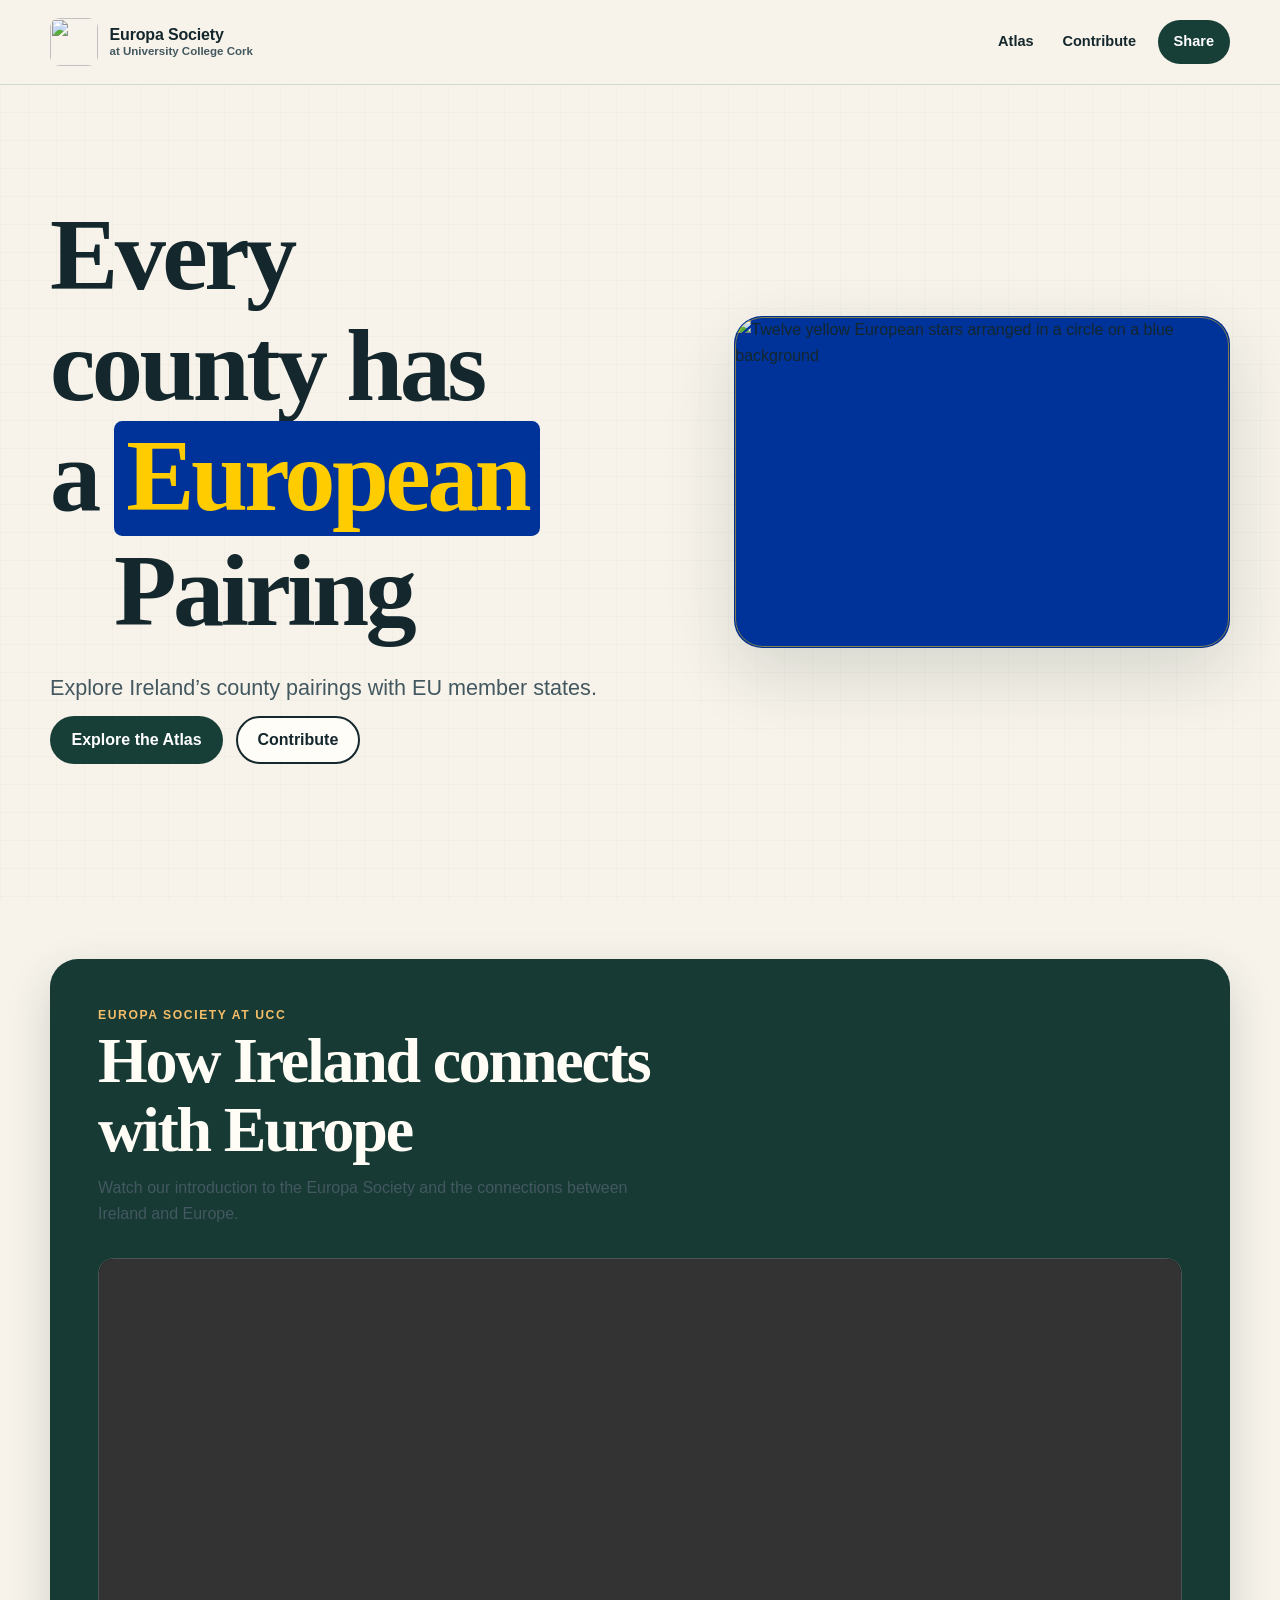
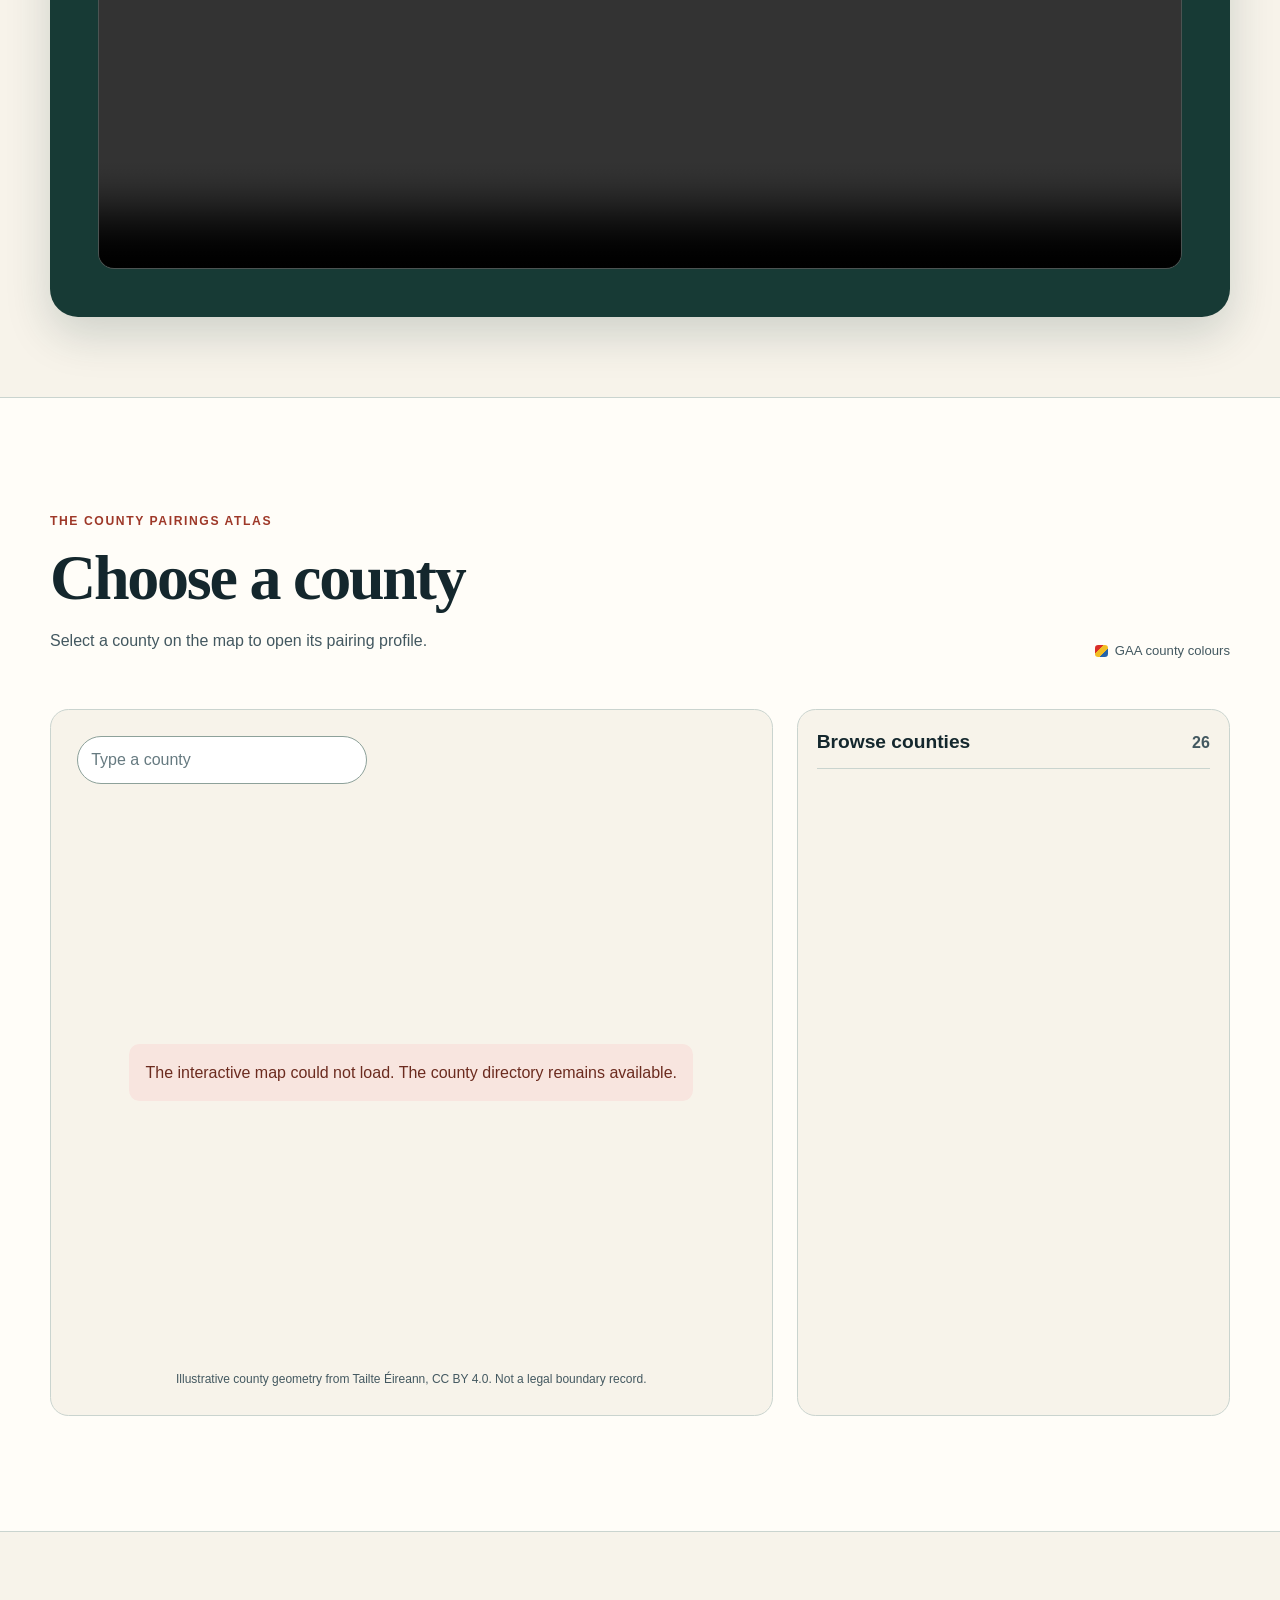
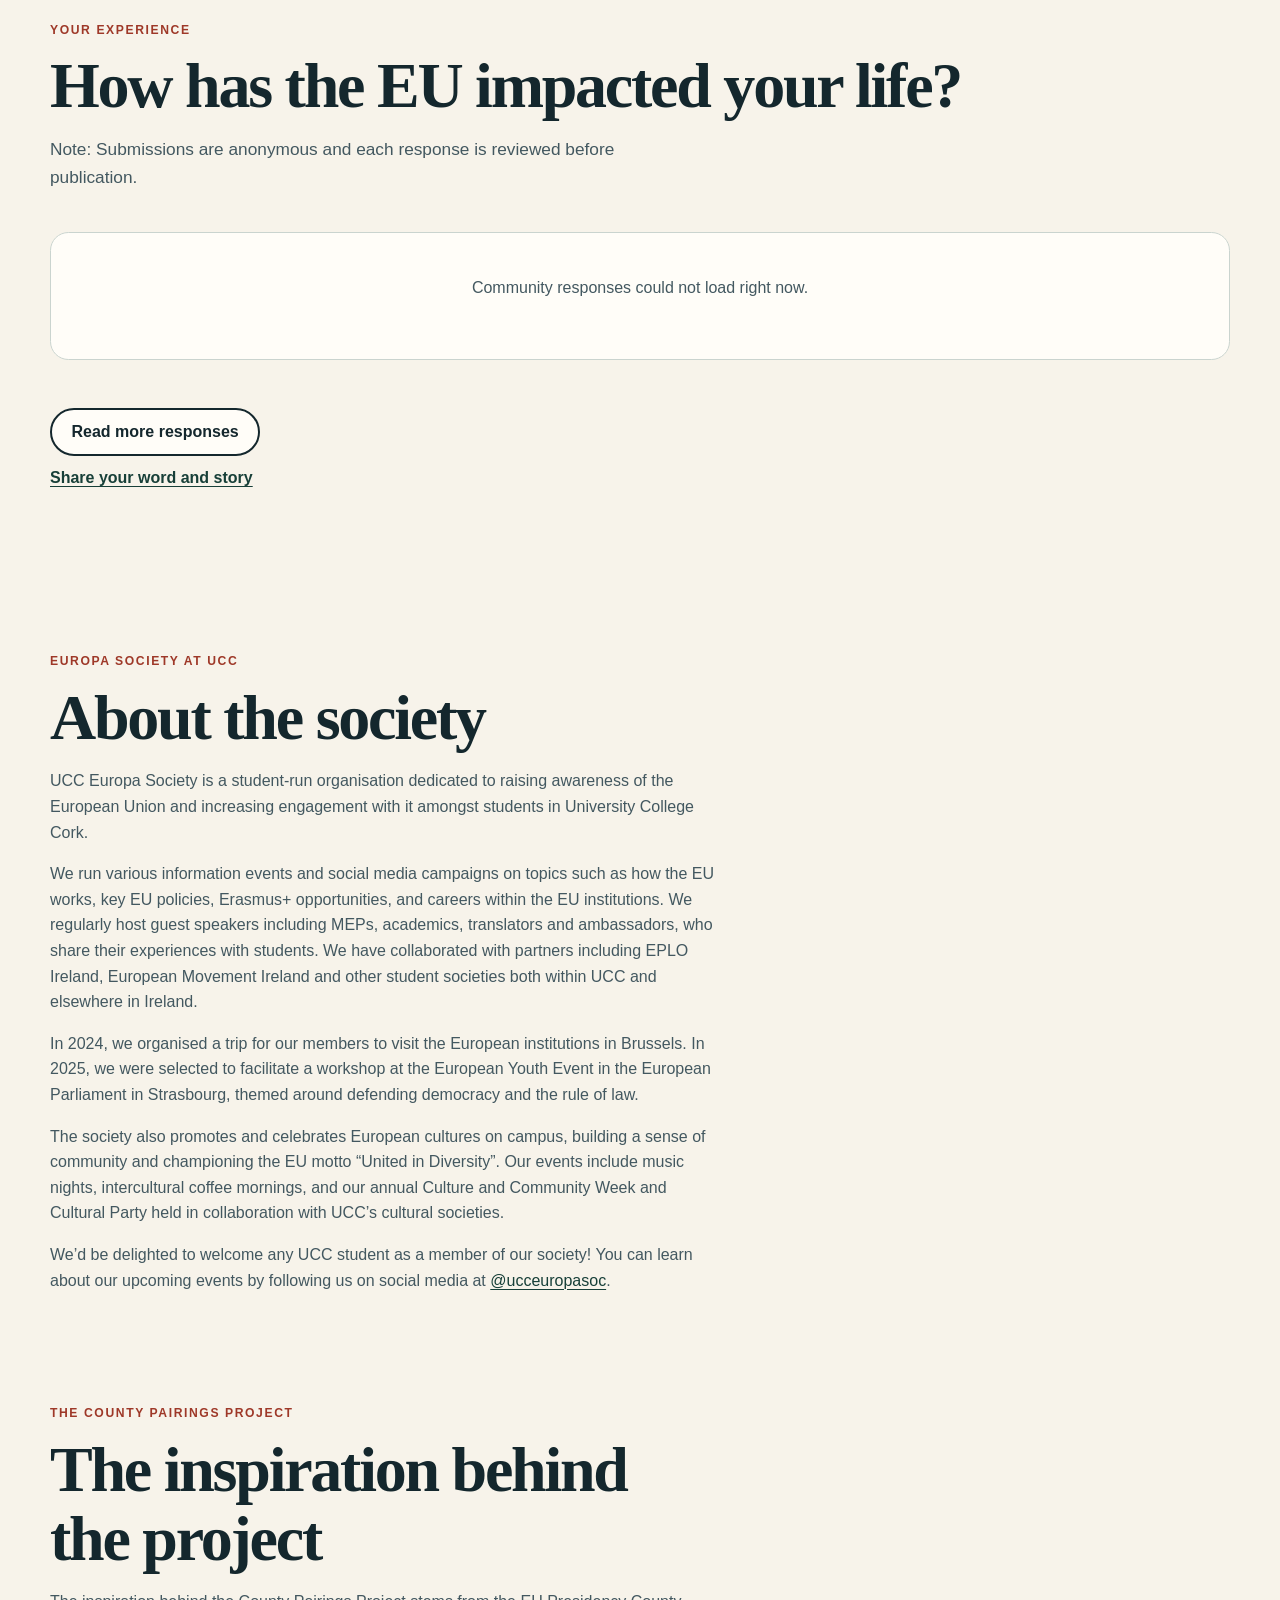
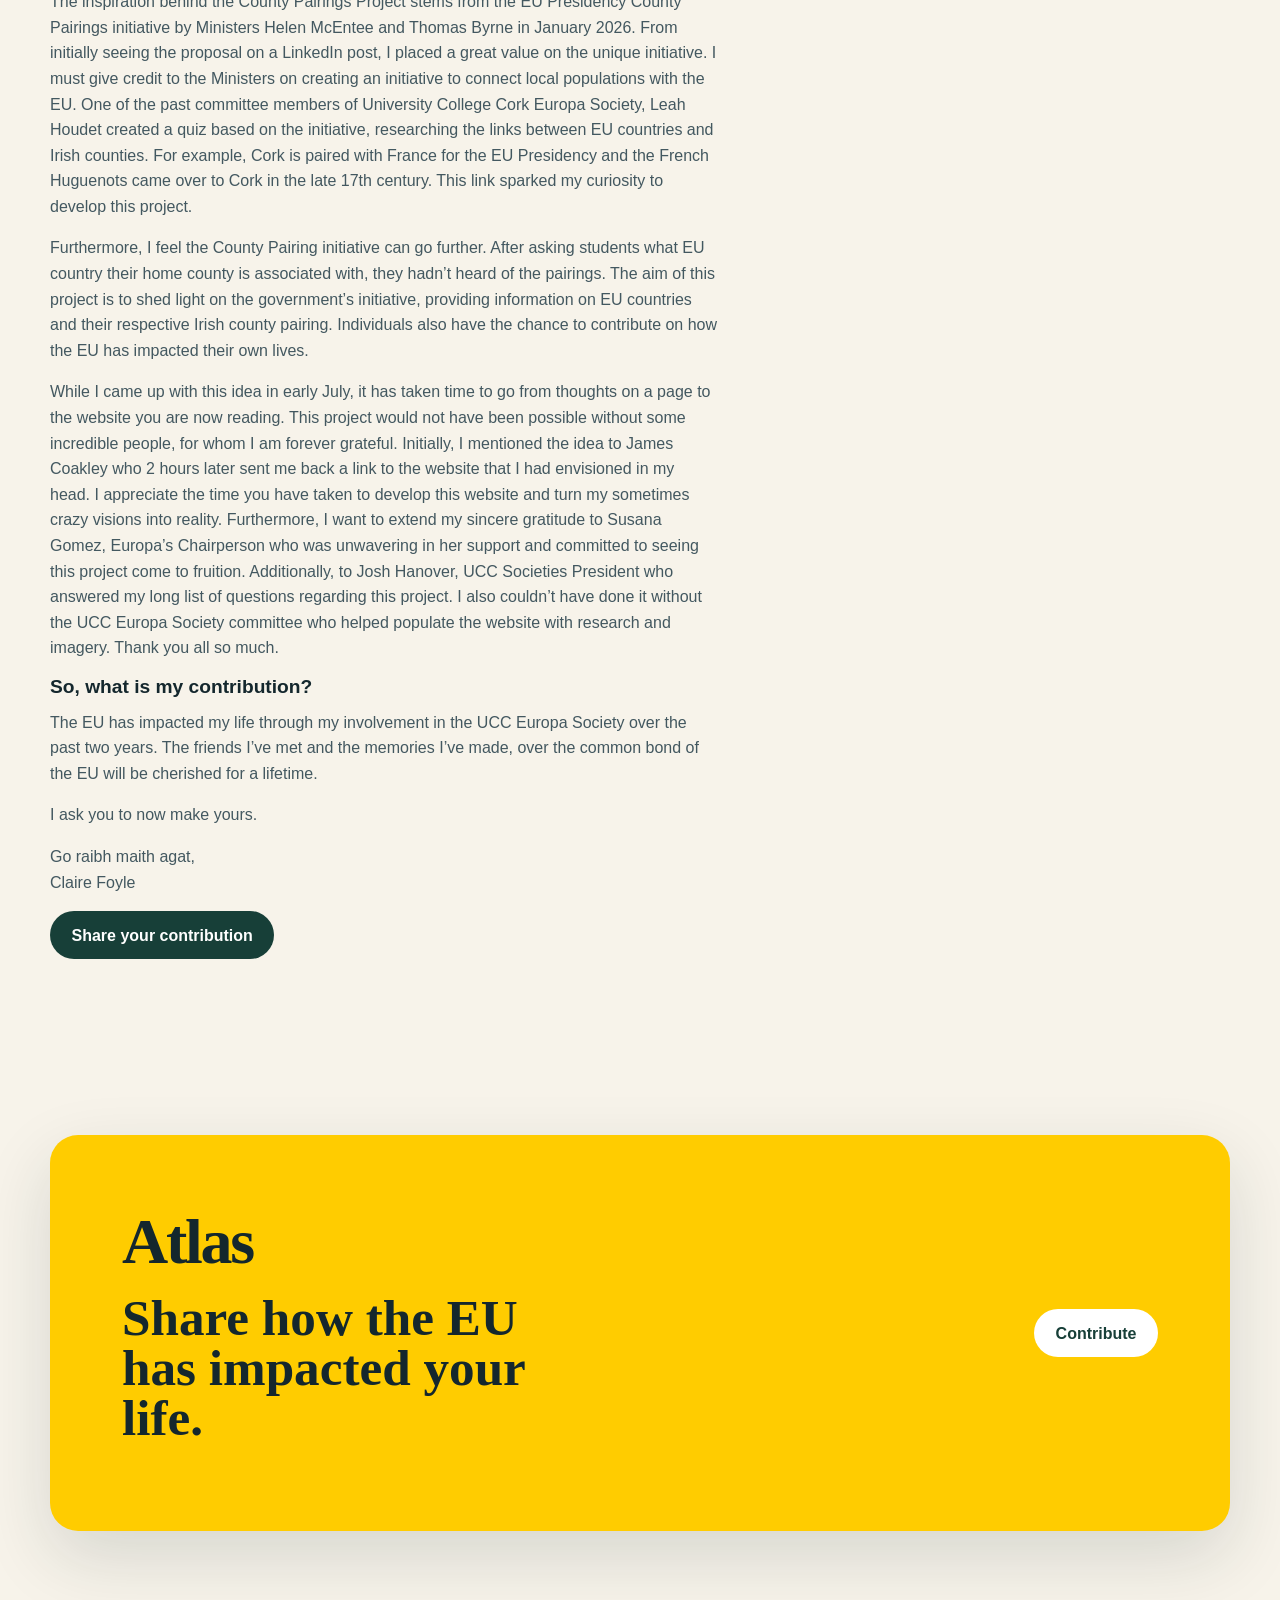
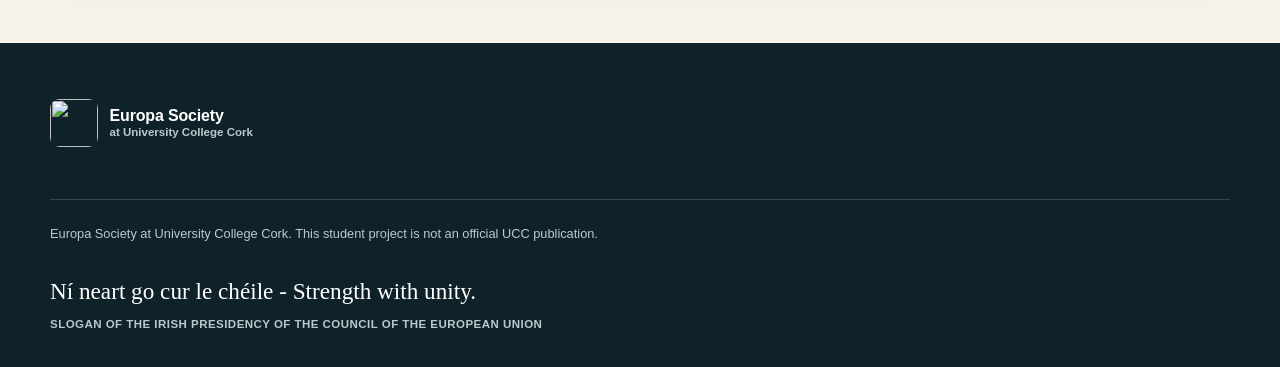
==== index.html @ 18e2a40f "Add Claire’s story behind the County Pairings Project" ====
<!doctype html>
<html lang="en-IE">
  <head>
    <meta charset="utf-8" />
    <meta name="viewport" content="width=device-width, initial-scale=1" />
    <title>Europa Society at UCC | County Pairings</title>
    <meta
      name="description"
      content="A student-built living atlas connecting Irish counties with specific European localities through evidence, stories and collaboration."
    />
    <meta name="theme-color" content="#173a35" />
    <link rel="canonical" href="https://jamesc1111.github.io/europa/" />
    <link rel="icon" href="favicon.png" type="image/png" />
    <meta property="og:type" content="website" />
    <meta property="og:locale" content="en_IE" />
    <meta property="og:site_name" content="Europa Society at UCC" />
    <meta property="og:title" content="Europa County Pairings" />
    <meta
      property="og:description"
      content="Ireland and Europe, connected locally. Explore the first verified pairing: Cork and France."
    />
    <meta property="og:url" content="https://jamesc1111.github.io/europa/" />
    <meta
      property="og:image"
      content="https://jamesc1111.github.io/europa/og-share.png"
    />
    <meta property="og:image:width" content="1200" />
    <meta property="og:image:height" content="630" />
    <meta
      property="og:image:alt"
      content="Europa Society at UCC county pairings: Cork and France"
    />
    <meta name="twitter:card" content="summary_large_image" />
    <link rel="stylesheet" href="styles.css" />

    <style>
      .homepage-video { padding-top: clamp(2.5rem, 7vw, 5rem); padding-bottom: clamp(2.5rem, 7vw, 5rem); }
      .homepage-video-panel { background: #173a35; border-radius: 1.75rem; padding: clamp(1.25rem, 4vw, 3rem); color: #fffdf6; box-shadow: 0 1.1rem 2.8rem rgba(23, 58, 53, 0.18); }
      .homepage-video-panel .eyebrow { color: #f4bd69; }
      .homepage-video-panel h2 { max-width: 20ch; margin: 0.15rem 0 0.65rem; }
      .homepage-video-panel > p { max-width: 62ch; margin: 0; }
      .homepage-video-frame { overflow: hidden; margin-top: clamp(1.25rem, 3vw, 2rem); border: 1px solid rgba(255, 255, 255, 0.28); border-radius: 1rem; background: #07110f; }
      .homepage-video-frame video { display: block; width: 100%; aspect-ratio: 16 / 9; background: #000; }
      @media (max-width: 42rem) { .homepage-video-panel { border-radius: 1.25rem; } }
    </style>
    <script src="script.js" defer></script>
  </head>
  <body data-root="">
    <a class="skip-link" href="#main-content">Skip to main content</a>

    <header class="site-header">
      <div class="header-inner">
        <a class="brand" href="./" aria-label="Europa Society at UCC home">
          <img
            class="brand-logo"
            src="europa-ucc-logo.png"
            alt=""
            width="360"
            height="360"
          />
          <span class="brand-copy">
            <strong>Europa Society</strong>
            <span>at University College Cork</span>
          </span>
        </a>
        <nav class="site-nav" aria-label="Primary navigation">
          <a href="#atlas">Atlas</a>
          <a href="contribute/">Contribute</a>
          <button class="nav-share" type="button" data-share>
            Share
          </button>
        </nav>
      </div>
    </header>

    <main id="main-content">
      <section class="hero section-shell" aria-labelledby="hero-title">
        <div class="hero-copy">
          <h1 id="hero-title">
            Every county has <span class="hero-phrase"><span class="pairing-article">a</span><span class="eu-highlight">European</span><span class="pairing-word">Pairing</span></span>
          </h1>
          <p class="hero-intro">
            Explore Ireland’s county pairings with EU member states.
          </p>
          <div class="hero-actions">
            <a class="button button-primary" href="#atlas">Explore the Atlas</a>
            <a class="button button-secondary" href="contribute/"
              >Contribute</a
            >
          </div>
        </div>

        <figure class="eu-hero-visual">
          <img
            src="eu-flag.png"
            alt="Twelve yellow European stars arranged in a circle on a blue background"
            width="1200"
            height="800"
          />
        </figure>
      </section>


      <section class="homepage-video section-shell" aria-labelledby="video-title">
        <div class="homepage-video-panel">
          <p class="eyebrow">Europa Society at UCC</p>
          <h2 id="video-title">How Ireland connects with Europe</h2>
          <p>Watch our introduction to the Europa Society and the connections between Ireland and Europe.</p>
          <div class="homepage-video-frame">
            <video controls preload="metadata" playsinline>
              <source src="https://github.com/jamesc11111/europa/releases/download/video-assets-2026/europa-council-video.mp4" type="video/mp4" />
              Your browser does not support embedded video. <a href="https://github.com/jamesc11111/europa/releases/download/video-assets-2026/europa-council-video.mp4">Download the video</a>.
            </video>
          </div>
        </div>
      </section>

      <section class="atlas-section" id="atlas" aria-labelledby="atlas-title">
        <div class="section-shell">
          <div class="section-heading heading-split">
            <div>
              <p class="eyebrow">The County Pairings Atlas</p>
              <h2 id="atlas-title">Choose a county</h2>
              <p>
                Select a county on the map to open its pairing profile.
              </p>
            </div>
            <div class="atlas-key">
              <span><i class="key-swatch key-verified"></i>GAA county colours</span>
            </div>
          </div>

          <div class="atlas-grid">
            <div class="map-card">
              <div class="map-toolbar">
                <input
                  id="county-search"
                  type="search"
                  inputmode="search"
                  autocomplete="off"
                  aria-label="Type a county"
                  placeholder="Type a county"
                />
              </div>
              <div
                class="county-map"
                data-county-map
                aria-busy="true"
                aria-live="polite"
              >
                <p class="map-loading">Loading county map…</p>
              </div>
              <p class="map-credit">
                Illustrative county geometry from Tailte Éireann, CC BY 4.0.
                Not a legal boundary record.
              </p>
            </div>

            <div class="county-directory">
              <div class="directory-heading">
                <h3>Browse counties</h3>
                <span data-result-count>26</span>
              </div>
              <div class="county-list" data-county-list>
                <noscript>
                  <p>
                    JavaScript is needed for the interactive map. You can
                    still open the
                    <a href="county/?county=cork">Cork profile</a>.
                  </p>
                </noscript>
              </div>
            </div>
          </div>
        </div>
      </section>

      <section class="voices-section section-shell" id="voices" aria-labelledby="voices-title">
        <div class="section-heading">
          <p class="eyebrow">Your experience</p>
          <h2 id="voices-title">How has the EU impacted your life?</h2>
          <p>Note: Submissions are anonymous and each response is reviewed before publication.</p>
        </div>
        <section class="word-cloud" data-word-cloud aria-label="Approved words describing people's experiences of the EU"></section>
        <div class="voice-cards" data-voice-cards></div>
        <button class="button button-secondary" type="button" data-more-voices hidden>Read more responses</button>
        <p><a class="text-link" href="contribute/">Share your word and story</a></p>
      </section>


      <section class="section-shell" id="about" aria-labelledby="about-title" style="padding-top:3rem;padding-bottom:3rem">
        <div style="max-width:75ch">
          <p class="eyebrow">Europa Society at UCC</p>
          <h2 id="about-title">About the society</h2>
          <p>UCC Europa Society is a student-run organisation dedicated to raising awareness of the European Union and increasing engagement with it amongst students in University College Cork.</p>
          <p>We run various information events and social media campaigns on topics such as how the EU works, key EU policies, Erasmus+ opportunities, and careers within the EU institutions. We regularly host guest speakers including MEPs, academics, translators and ambassadors, who share their experiences with students. We have collaborated with partners including EPLO Ireland, European Movement Ireland and other student societies both within UCC and elsewhere in Ireland.</p>
          <p>In 2024, we organised a trip for our members to visit the European institutions in Brussels. In 2025, we were selected to facilitate a workshop at the European Youth Event in the European Parliament in Strasbourg, themed around defending democracy and the rule of law.</p>
          <p>The society also promotes and celebrates European cultures on campus, building a sense of community and championing the EU motto “United in Diversity”. Our events include music nights, intercultural coffee mornings, and our annual Culture and Community Week and Cultural Party held in collaboration with UCC’s cultural societies.</p>
          <p>We’d be delighted to welcome any UCC student as a member of our society! You can learn about our upcoming events by following us on social media at <a href="https://www.instagram.com/ucceuropasoc/">@ucceuropasoc</a>.</p>
        </div>
      </section>

      <section class="section-shell" id="project-story" aria-labelledby="project-story-title" style="padding-top:3rem;padding-bottom:3rem">
        <div style="max-width:75ch">
          <p class="eyebrow">The County Pairings Project</p>
          <h2 id="project-story-title">The inspiration behind the project</h2>
          <p>The inspiration behind the County Pairings Project stems from the EU Presidency County Pairings initiative by Ministers Helen McEntee and Thomas Byrne in January 2026. From initially seeing the proposal on a LinkedIn post, I placed a great value on the unique initiative. I must give credit to the Ministers on creating an initiative to connect local populations with the EU. One of the past committee members of University College Cork Europa Society, Leah Houdet created a quiz based on the initiative, researching the links between EU countries and Irish counties. For example, Cork is paired with France for the EU Presidency and the French Huguenots came over to Cork in the late 17th century. This link sparked my curiosity to develop this project.</p>
          <p>Furthermore, I feel the County Pairing initiative can go further. After asking students what EU country their home county is associated with, they hadn’t heard of the pairings. The aim of this project is to shed light on the government’s initiative, providing information on EU countries and their respective Irish county pairing. Individuals also have the chance to contribute on how the EU has impacted their own lives.</p>
          <p>While I came up with this idea in early July, it has taken time to go from thoughts on a page to the website you are now reading. This project would not have been possible without some incredible people, for whom I am forever grateful. Initially, I mentioned the idea to James Coakley who 2 hours later sent me back a link to the website that I had envisioned in my head. I appreciate the time you have taken to develop this website and turn my sometimes crazy visions into reality. Furthermore, I want to extend my sincere gratitude to Susana Gomez, Europa’s Chairperson who was unwavering in her support and committed to seeing this project come to fruition. Additionally, to Josh Hanover, UCC Societies President who answered my long list of questions regarding this project. I also couldn’t have done it without the UCC Europa Society committee who helped populate the website with research and imagery. Thank you all so much.</p>
          <h3>So, what is my contribution?</h3>
          <p>The EU has impacted my life through my involvement in the UCC Europa Society over the past two years. The friends I’ve met and the memories I’ve made, over the common bond of the EU will be cherished for a lifetime.</p>
          <p>I ask you to now make yours.</p>
          <p>Go raibh maith agat,<br />Claire Foyle</p>
          <p><a class="button button-primary" href="contribute/">Share your contribution</a></p>
        </div>
      </section>

      <section class="cta-section section-shell" aria-labelledby="cta-title">
        <div class="cta-card">
          <div>
            <h2 id="cta-title">Atlas</h2>
            <h3 class="cta-subheading">Share how the EU has impacted your life.</h3>
          </div>
          <div class="cta-actions">
            <a class="button button-light" href="contribute/"
              >Contribute</a
            >
          </div>
        </div>
      </section>
    </main>

    <footer class="site-footer">
      <div class="footer-inner section-shell">
        <div>
          <a class="brand brand-footer" href="./">
            <img
              class="brand-logo"
              src="europa-ucc-logo.png"
              alt=""
              width="360"
              height="360"
            />
            <span class="brand-copy">
              <strong>Europa Society</strong>
              <span>at University College Cork</span>
            </span>
          </a>
        </div>
        <p class="footer-note">
          Europa Society at University College Cork. This student project is
          not an official UCC publication.
        </p>
        <p class="footer-slogan">
          Ní neart go cur le chéile - Strength with unity.<br />
          <span>Slogan of the Irish Presidency of the Council of the European Union</span>
        </p>
      </div>
    </footer>

    <div class="toast" data-toast role="status" aria-live="polite"></div>
  </body>
</html>
---- styles.css ----
:root {
  --ink: #14272d;
  --ink-soft: #435860;
  --cream: #f7f3ea;
  --paper: #fffdf8;
  --paper-cool: #f1f5f1;
  --green: #173f38;
  --green-2: #275b4f;
  --green-pale: #dcebe3;
  --coral: #d96751;
  --coral-dark: #9e3828;
  --coral-pale: #f8e5df;
  --gold: #c69d3f;
  --blue: #275978;
  --blue-pale: #e5eef3;
  --eu-blue: #003399;
  --eu-yellow: #ffcc00;
  --line: #cad4cf;
  --white: #ffffff;
  --shadow-sm: 0 8px 24px rgba(20, 39, 45, 0.08);
  --shadow-lg: 0 26px 70px rgba(20, 39, 45, 0.14);
  --radius-sm: 0.65rem;
  --radius-md: 1.15rem;
  --radius-lg: 1.75rem;
  --serif: Georgia, Cambria, "Times New Roman", serif;
  --sans: Inter, Aptos, "Segoe UI", Arial, sans-serif;
  --content: 1180px;
  color-scheme: light;
}

*,
*::before,
*::after {
  box-sizing: border-box;
}

html {
  scroll-behavior: smooth;
  scroll-padding-top: 7rem;
}

body {
  margin: 0;
  color: var(--ink);
  background: var(--cream);
  font-family: var(--sans);
  font-size: 1rem;
  line-height: 1.6;
  text-rendering: optimizeLegibility;
  -webkit-font-smoothing: antialiased;
}

body::before {
  content: "";
  position: fixed;
  inset: 0;
  z-index: -1;
  pointer-events: none;
  background-image:
    linear-gradient(rgba(23, 63, 56, 0.022) 1px, transparent 1px),
    linear-gradient(90deg, rgba(23, 63, 56, 0.022) 1px, transparent 1px);
  background-size: 28px 28px;
}

img,
svg {
  display: block;
  max-width: 100%;
}

button,
input,
select,
textarea {
  color: inherit;
  font: inherit;
}

button,
a {
  -webkit-tap-highlight-color: transparent;
}

a {
  color: var(--green);
  text-decoration-thickness: 0.09em;
  text-underline-offset: 0.18em;
}

a:hover {
  text-decoration-thickness: 0.14em;
}

button {
  cursor: pointer;
}

:focus-visible {
  outline: 3px solid var(--coral);
  outline-offset: 4px;
}

.sr-only {
  position: absolute;
  width: 1px;
  height: 1px;
  padding: 0;
  margin: -1px;
  overflow: hidden;
  white-space: nowrap;
  border: 0;
  clip: rect(0, 0, 0, 0);
  clip-path: inset(50%);
}

::selection {
  color: var(--white);
  background: var(--green);
}

h1,
h2,
h3,
p {
  margin-top: 0;
}

h1,
h2,
h3 {
  line-height: 1.08;
}

h1,
h2 {
  font-family: var(--serif);
  font-weight: 600;
  letter-spacing: -0.035em;
}

h1 {
  margin-bottom: 1.5rem;
  font-size: clamp(3.2rem, 8vw, 6.9rem);
  max-width: 10ch;
}

h2 {
  margin-bottom: 1rem;
  font-size: clamp(2.2rem, 5vw, 4rem);
}

h3 {
  margin-bottom: 0.75rem;
  font-size: 1.2rem;
}

p {
  color: var(--ink-soft);
}

section[id],
[id] {
  scroll-margin-top: 7rem;
}

.skip-link {
  position: fixed;
  top: 0.8rem;
  left: 0.8rem;
  z-index: 100;
  padding: 0.75rem 1rem;
  color: var(--white);
  background: var(--green);
  border-radius: var(--radius-sm);
  transform: translateY(-180%);
}

.skip-link:focus {
  transform: translateY(0);
}

.section-shell,
.header-inner,
.footer-inner {
  width: min(calc(100% - 2rem), var(--content));
  margin-inline: auto;
}

.site-header {
  position: sticky;
  top: 0;
  z-index: 50;
  border-bottom: 1px solid rgba(202, 212, 207, 0.82);
  background: rgba(247, 243, 234, 0.96);
  backdrop-filter: blur(12px);
}

.header-inner {
  display: flex;
  min-height: 5.25rem;
  align-items: center;
  justify-content: space-between;
  gap: 1.5rem;
}

.brand {
  display: inline-flex;
  min-height: 44px;
  align-items: center;
  gap: 0.72rem;
  color: var(--ink);
  text-decoration: none;
}

.brand-logo {
  width: 3rem;
  height: 3rem;
  flex: 0 0 auto;
  object-fit: cover;
  border-radius: 0.6rem;
}

.brand-copy {
  display: grid;
  gap: 0.05rem;
  line-height: 1.15;
}

.brand-copy strong {
  font-size: 1rem;
  letter-spacing: -0.01em;
}

.brand-copy span {
  color: var(--ink-soft);
  font-size: 0.72rem;
  font-weight: 650;
}

.site-nav {
  display: flex;
  align-items: center;
  gap: 0.2rem;
}

.site-nav a,
.nav-share {
  display: inline-flex;
  min-height: 44px;
  align-items: center;
  justify-content: center;
  padding: 0.55rem 0.8rem;
  color: var(--ink);
  background: transparent;
  border: 0;
  border-radius: 999px;
  font-size: 0.91rem;
  font-weight: 700;
  text-decoration: none;
}

.site-nav a:hover,
.nav-share:hover {
  background: var(--green-pale);
}

.nav-share {
  margin-left: 0.35rem;
  padding-inline: 1rem;
  color: var(--white);
  background: var(--green);
}

.nav-share:hover {
  color: var(--white);
  background: var(--green-2);
}

.eyebrow {
  margin: 0 0 0.8rem;
  color: var(--coral-dark);
  font-size: 0.76rem;
  font-weight: 800;
  letter-spacing: 0.13em;
  line-height: 1.4;
  text-transform: uppercase;
}

.hero {
  display: grid;
  min-height: 720px;
  grid-template-columns: minmax(0, 1.08fr) minmax(340px, 0.92fr);
  align-items: center;
  gap: clamp(3rem, 8vw, 7rem);
  padding-block: clamp(4rem, 9vw, 7.5rem);
}

.hero-copy {
  max-width: 760px;
}

.hero-intro {
  max-width: 62ch;
  margin-bottom: 0.65rem;
  font-size: clamp(1.1rem, 2vw, 1.35rem);
}

.hero-clarifier {
  max-width: 59ch;
  margin-bottom: 2rem;
  font-size: 1rem;
}

.eu-highlight {
  padding: 0 0.12em 0.04em;
  color: var(--eu-yellow);
  background: var(--eu-blue);
  border-radius: 0.08em;
  -webkit-box-decoration-break: clone;
  box-decoration-break: clone;
}

.eu-hero-visual {
  position: relative;
  overflow: hidden;
  margin: 0;
  background: var(--eu-blue);
  border: 1px solid rgba(0, 33, 117, 0.3);
  border-radius: var(--radius-lg);
  box-shadow: var(--shadow-lg);
}

.eu-hero-visual::after {
  content: "";
  position: absolute;
  inset: 0;
  border: 1px solid rgba(255, 204, 0, 0.5);
  border-radius: inherit;
  pointer-events: none;
}

.eu-hero-visual img {
  width: 100%;
  height: auto;
  aspect-ratio: 3 / 2;
  object-fit: cover;
}

.hero-actions,
.cta-actions {
  display: flex;
  flex-wrap: wrap;
  gap: 0.8rem;
}

.button {
  display: inline-flex;
  min-height: 48px;
  align-items: center;
  justify-content: center;
  padding: 0.78rem 1.22rem;
  border: 2px solid transparent;
  border-radius: 999px;
  font-weight: 800;
  line-height: 1.2;
  text-align: center;
  text-decoration: none;
  transition:
    transform 140ms ease,
    background-color 140ms ease,
    border-color 140ms ease;
}

.button:hover {
  transform: translateY(-2px);
}

.button-primary {
  color: var(--white);
  background: var(--green);
}

.button-primary:hover {
  background: var(--green-2);
}

.button-secondary {
  color: var(--ink);
  background: var(--paper);
  border-color: var(--ink);
}

.button-secondary:hover {
  background: var(--paper);
}

.button-light {
  color: var(--green);
  background: var(--white);
}

.button-outline-light {
  color: var(--white);
  background: transparent;
  border-color: rgba(255, 255, 255, 0.72);
}

.button-outline-light:hover {
  background: rgba(255, 255, 255, 0.12);
}

.trust-row {
  display: flex;
  flex-wrap: wrap;
  gap: 0.7rem 1.2rem;
  margin: 1.8rem 0 0;
  padding: 0;
  color: var(--ink-soft);
  font-size: 0.88rem;
  list-style: none;
}

.trust-row span {
  margin-right: 0.28rem;
  color: var(--green);
  font-weight: 900;
}

.pair-flags {
  display: flex;
  align-items: center;
  gap: 0.75rem;
  margin-bottom: 1.8rem;
}

.flag {
  display: inline-block;
  width: 4.3rem;
  height: 2.8rem;
  overflow: hidden;
  border: 1px solid rgba(20, 39, 45, 0.16);
  border-radius: 0.35rem;
  box-shadow: 0 5px 12px rgba(20, 39, 45, 0.12);
}

.flag-ireland {
  background: linear-gradient(
    90deg,
    #169b62 0 33.333%,
    #ffffff 33.333% 66.666%,
    #ff883e 66.666% 100%
  );
}

.flag-france {
  background: linear-gradient(
    90deg,
    #0055a4 0 33.333%,
    #ffffff 33.333% 66.666%,
    #ef4135 66.666% 100%
  );
}

.pair-link {
  color: var(--ink-soft);
  font-family: var(--serif);
  font-size: 1.6rem;
}

.status {
  display: inline-flex;
  min-height: 30px;
  align-items: center;
  margin-bottom: 0.8rem;
  padding: 0.28rem 0.65rem;
  border-radius: 999px;
  font-size: 0.72rem;
  font-weight: 800;
  letter-spacing: 0.04em;
  line-height: 1.3;
  text-transform: uppercase;
}

.status-verified {
  color: #0d4a37;
  background: #d6eee3;
}

.status-review {
  color: #674a08;
  background: #f7e9bd;
}

.status-lead {
  color: #703225;
  background: var(--coral-pale);
}

.status-unassigned {
  color: #244e68;
  background: var(--blue-pale);
}

.text-link {
  display: inline-flex;
  min-height: 44px;
  align-items: center;
  gap: 0.4rem;
  font-weight: 800;
}

.atlas-section {
  padding-block: clamp(4rem, 9vw, 7.5rem);
  background: var(--paper);
  border-block: 1px solid var(--line);
}

.section-heading {
  max-width: 760px;
  margin-bottom: 2.5rem;
}

.section-heading > p:not(.eyebrow) {
  max-width: 62ch;
  font-size: 1.08rem;
}

.heading-split {
  display: flex;
  max-width: none;
  align-items: end;
  justify-content: space-between;
  gap: 2rem;
}

.heading-split > div:first-child {
  max-width: 720px;
}

.atlas-key {
  display: flex;
  flex-wrap: wrap;
  gap: 0.6rem 1rem;
  padding-bottom: 0.5rem;
  color: var(--ink-soft);
  font-size: 0.82rem;
}

.atlas-key span {
  display: inline-flex;
  align-items: center;
  gap: 0.42rem;
}

.key-swatch {
  width: 0.8rem;
  height: 0.8rem;
  border-radius: 0.2rem;
}

.key-verified {
  background: linear-gradient(135deg, #d92e28 0 33%, #f1bd24 33% 66%, #2563aa 66% 100%);
}

.key-research {
  background: #d7dfdb;
  border: 1px solid #8ca099;
}

.atlas-grid {
  display: grid;
  grid-template-columns: minmax(0, 1.25fr) minmax(320px, 0.75fr);
  gap: 1.5rem;
}

.map-card,
.county-result,
.county-directory {
  background: var(--cream);
  border: 1px solid var(--line);
  border-radius: var(--radius-md);
}

.map-card {
  min-height: 680px;
  padding: clamp(1rem, 3vw, 1.6rem);
}

.map-toolbar {
  display: flex;
  align-items: center;
  justify-content: space-between;
  gap: 1rem;
  margin-bottom: 1rem;
}

.map-toolbar label {
  font-weight: 800;
}

.map-toolbar input {
  width: min(100%, 290px);
  min-height: 46px;
  padding: 0.65rem 0.85rem;
  background: var(--white);
  border: 1px solid #8da19a;
  border-radius: 999px;
}

.map-toolbar input::placeholder {
  color: #667a80;
}

.map-return {
  width: auto;
  min-height: 46px;
  white-space: nowrap;
}

.map-return[hidden] {
  display: none;
}

.county-map {
  display: grid;
  min-height: 560px;
  place-items: center;
}

.county-map svg {
  width: min(100%, 520px);
  max-height: 555px;
  overflow: visible;
}

.county-shape {
  fill: #d8e1dc;
  stroke: #667c74;
  stroke-linejoin: round;
  stroke-width: 2.1;
  vector-effect: non-scaling-stroke;
  transition:
    fill 130ms ease,
    filter 130ms ease;
}

.county-shape[data-profile="published-prototype"] {
  stroke-width: 2.8;
}

.county-shape:hover,
.county-shape:focus-visible,
.county-shape.is-active {
  fill: var(--county-primary, var(--gold));
  stroke: var(--county-secondary, var(--ink));
  filter: drop-shadow(0 3px 4px rgba(20, 39, 45, 0.24));
}

.county-shape:focus-visible {
  outline: none;
  stroke: var(--ink);
  stroke-width: 3.5;
}

.county-shape.is-filtered-out {
  opacity: 0.12;
  pointer-events: none;
}

.map-loading {
  padding: 2rem;
  color: var(--ink-soft);
}

.map-error {
  max-width: 38rem;
  padding: 1rem;
  color: #6b2b1f;
  background: var(--coral-pale);
  border-radius: var(--radius-sm);
}

.map-credit {
  margin: 0.6rem 0 0;
  font-size: 0.75rem;
  text-align: center;
}

.county-panel {
  display: grid;
  grid-template-rows: auto minmax(0, 1fr);
  gap: 1rem;
  min-height: 680px;
}

.county-result,
.county-directory {
  padding: 1.2rem;
}

.county-result {
  min-height: 185px;
  background: var(--green);
  border-color: var(--green);
}

.county-result h3,
.county-result .eyebrow {
  color: var(--white);
}

.county-result p {
  margin-bottom: 0;
  color: #e2ece7;
}

.county-result .status {
  margin-right: 0.45rem;
}

.county-result .button {
  margin-top: 1rem;
}

.directory-heading {
  display: flex;
  align-items: baseline;
  justify-content: space-between;
  gap: 1rem;
  padding-bottom: 0.8rem;
  border-bottom: 1px solid var(--line);
}

.directory-heading h3 {
  margin: 0;
}

.directory-heading span {
  color: var(--ink-soft);
  font-weight: 800;
}

.directory-columns {
  display: grid;
  grid-template-columns: minmax(0, 1fr) minmax(0, 1fr);
  gap: 0.6rem;
  padding: 0.75rem 0.65rem 0.2rem;
  color: var(--ink-soft);
  font-size: 0.68rem;
  font-weight: 800;
  letter-spacing: 0.05em;
  text-transform: uppercase;
}

.directory-lists {
  display: grid;
  grid-template-columns: minmax(0, 1fr) minmax(0, 1fr);
  gap: 0.4rem;
}

.county-list,
.member-state-list {
  display: grid;
  max-height: 385px;
  grid-template-columns: 1fr;
  gap: 0.4rem;
  overflow-y: auto;
  padding: 0.8rem 0.2rem 0.2rem;
  scrollbar-color: var(--green-2) transparent;
}

.county-button,
.member-state-button {
  position: relative;
  display: block;
  min-height: 44px;
  padding: 0.55rem 0.65rem;
  color: var(--ink);
  background: var(--paper);
  border: 1px solid transparent;
  border-radius: 0.55rem;
  font-size: 0.88rem;
  font-weight: 700;
  text-align: left;
  text-decoration: none;
}

.google-form-panel {
  grid-column: 1 / -1;
  padding: clamp(1.1rem, 3vw, 2rem);
  background: var(--paper);
  border: 1px solid var(--line);
  border-radius: var(--radius-md);
  box-shadow: var(--shadow);
}

.google-form-panel h2 {
  margin: 0;
}

.county-profile-hero,
.profile-contributions {
  padding: clamp(1.25rem, 4vw, 3.5rem);
  border: 1px solid var(--line);
  border-radius: var(--radius-md);
  box-shadow: var(--shadow);
}

.county-profile-hero {
  background: var(--green);
  color: var(--white);
}

.county-profile-hero .eyebrow,
.county-profile-hero h1,
.county-profile-hero p {
  color: var(--white);
}

.county-profile-hero .button {
  margin-top: 1rem;
}

.profile-contributions {
  margin-top: 1.25rem;
  background: var(--paper);
}

.contribution-cards {
  display: grid;
  grid-template-columns: repeat(auto-fit, minmax(16rem, 1fr));
  gap: 1rem;
  margin: 1.5rem 0;
}

.contribution-card {
  padding: 1.2rem;
  background: var(--white);
  border: 1px solid var(--line);
  border-radius: var(--radius-sm);
}

.contribution-card summary {
  cursor: pointer;
  font-family: var(--serif);
  font-size: 1.3rem;
  font-weight: 700;
}

.contribution-card summary::marker {
  color: var(--coral-dark);
}

.research-form,
.research-sidebar {
  display: none;
}

.county-button:hover,
.county-button.is-active,
.member-state-button:hover,
.member-state-button.is-active {
  background: var(--green-pale);
  border-color: #77958b;
}

.county-button[data-profile="published-prototype"]::after {
  content: "";
  position: absolute;
  top: 50%;
  right: 0.65rem;
  width: 0.55rem;
  height: 0.55rem;
  background: var(--coral);
  border-radius: 50%;
  transform: translateY(-50%);
}

.county-button[hidden] {
  display: none;
}

.method-section {
  padding-block: clamp(4rem, 9vw, 7.5rem);
}

.process-grid {
  display: grid;
  grid-template-columns: repeat(3, 1fr);
  gap: 1rem;
  margin: 0;
  padding: 0;
  list-style: none;
}

.process-grid li {
  min-height: 280px;
  padding: clamp(1.4rem, 3vw, 2rem);
  background: var(--paper);
  border: 1px solid var(--line);
  border-radius: var(--radius-md);
  box-shadow: var(--shadow-sm);
}

.step-number {
  display: block;
  margin-bottom: 3rem;
  color: var(--coral-dark);
  font-family: var(--serif);
  font-size: 1.5rem;
}

.process-grid h3 {
  font-family: var(--serif);
  font-size: 1.55rem;
}

.standards-section {
  padding-block: clamp(4rem, 8vw, 6rem);
  color: var(--white);
  background: var(--green);
}

.standards-grid {
  display: grid;
  grid-template-columns: 0.9fr 1.1fr;
  align-items: start;
  gap: clamp(2rem, 7vw, 6rem);
}

.standards-grid h2,
.standards-grid .eyebrow {
  color: var(--white);
}

.standards-list {
  display: grid;
  gap: 0;
  margin: 0;
  padding: 0;
  list-style: none;
}

.standards-list li {
  display: grid;
  grid-template-columns: minmax(120px, 0.35fr) 1fr;
  gap: 1rem;
  padding: 1.1rem 0;
  border-bottom: 1px solid rgba(255, 255, 255, 0.2);
}

.standards-list li:first-child {
  border-top: 1px solid rgba(255, 255, 255, 0.2);
}

.standards-list span {
  color: #d7e5df;
}

.future-sections {
  display: grid;
  grid-template-columns: repeat(auto-fit, minmax(min(100%, 18rem), 1fr));
  gap: 1rem;
  padding-block: clamp(4rem, 8vw, 6rem);
}

.future-section-heading {
  min-height: 175px;
  padding: clamp(1.4rem, 4vw, 2rem);
  background: var(--paper);
  border: 1px solid var(--line);
  border-radius: var(--radius-md);
  box-shadow: var(--shadow-sm);
}

.future-section-heading h2 {
  margin-bottom: 0;
  font-size: clamp(1.8rem, 3.2vw, 2.6rem);
}

.cta-section {
  padding-block: clamp(4rem, 9vw, 7rem);
}

.cta-card {
  display: grid;
  grid-template-columns: minmax(0, 1.2fr) minmax(280px, 0.8fr);
  align-items: center;
  gap: 2rem;
  padding: clamp(2rem, 6vw, 4.5rem);
  color: var(--ink);
  background: var(--eu-yellow);
  border-radius: var(--radius-lg);
  box-shadow: var(--shadow-lg);
}

.cta-card h2,
.cta-card .eyebrow {
  color: var(--ink);
}

.cta-subheading {
  max-width: 16ch;
  margin: 0.35rem 0 1rem;
  color: var(--ink);
  font-family: var(--serif);
  font-size: clamp(1.8rem, 4vw, 3.25rem);
  line-height: 0.98;
}

.cta-card p {
  max-width: 58ch;
  margin-bottom: 0;
  color: var(--ink-soft);
}

.cta-card .button-outline-light {
  color: var(--ink);
  border-color: var(--ink);
}

.cta-card .button-outline-light:hover {
  color: var(--white);
  background: var(--ink);
  border-color: var(--ink);
}

.cta-actions {
  justify-content: flex-end;
}

.site-footer {
  padding-block: 3.5rem 2rem;
  background: #102229;
}

.footer-inner {
  display: grid;
  grid-template-columns: 1fr auto;
  gap: 2rem;
}

.brand-footer,
.brand-footer .brand-copy,
.site-footer a {
  color: var(--white);
}

.brand-footer .brand-copy span {
  color: #bbc9ce;
}

.site-footer p {
  margin: 0.8rem 0 0;
  color: #bbc9ce;
}

.site-footer nav {
  display: flex;
  flex-wrap: wrap;
  justify-content: flex-end;
  gap: 0.5rem 1.2rem;
}

.site-footer nav a {
  display: inline-flex;
  min-height: 44px;
  align-items: center;
}

.footer-note {
  grid-column: 1 / -1;
  padding-top: 1.5rem;
  border-top: 1px solid rgba(255, 255, 255, 0.16);
  font-size: 0.8rem;
}

.footer-slogan {
  grid-column: 1 / -1;
  margin: 0 !important;
  color: var(--white) !important;
  font-family: var(--serif);
  font-size: clamp(1.15rem, 2vw, 1.45rem);
  line-height: 1.25;
}

.footer-slogan span {
  display: inline-block;
  margin-top: 0.3rem;
  color: #bbc9ce;
  font-family: var(--sans);
  font-size: 0.72rem;
  font-weight: 700;
  letter-spacing: 0.04em;
  text-transform: uppercase;
}

.toast {
  position: fixed;
  right: 1rem;
  bottom: 1rem;
  z-index: 80;
  max-width: min(380px, calc(100% - 2rem));
  padding: 0.85rem 1rem;
  color: var(--white);
  background: var(--ink);
  border-radius: var(--radius-sm);
  box-shadow: var(--shadow-lg);
  opacity: 0;
  pointer-events: none;
  transform: translateY(1rem);
  transition:
    opacity 140ms ease,
    transform 140ms ease;
}

.toast.is-visible {
  opacity: 1;
  transform: translateY(0);
}

/* Pairing profile */

.subpage-main {
  padding-bottom: 5rem;
}

.breadcrumbs {
  display: flex;
  flex-wrap: wrap;
  gap: 0.4rem;
  padding-top: 1.6rem;
  color: var(--ink-soft);
  font-size: 0.86rem;
}

.breadcrumbs a {
  min-height: 44px;
  display: inline-flex;
  align-items: center;
}

.profile-hero {
  display: grid;
  grid-template-columns: minmax(0, 1.2fr) minmax(300px, 0.8fr);
  gap: clamp(2rem, 7vw, 6rem);
  padding-block: clamp(3rem, 7vw, 6rem);
}

.profile-hero h1 {
  font-size: clamp(3rem, 7vw, 6rem);
}

.profile-hero h1 span {
  display: block;
  color: var(--coral-dark);
  font-style: italic;
}

.profile-hero .hero-intro {
  max-width: 56ch;
}

.status-row {
  display: flex;
  flex-wrap: wrap;
  gap: 0.5rem;
  margin-bottom: 1rem;
}

.evidence-snapshot {
  align-self: start;
  padding: 1.5rem;
  background: var(--paper);
  border: 1px solid var(--line);
  border-radius: var(--radius-md);
  box-shadow: var(--shadow-sm);
}

.evidence-snapshot h2 {
  font-family: var(--sans);
  font-size: 1.15rem;
  letter-spacing: 0;
}

.snapshot-list {
  display: grid;
  gap: 0;
  margin: 0;
}

.snapshot-list div {
  padding: 0.9rem 0;
  border-top: 1px solid var(--line);
}

.snapshot-list dt {
  color: var(--ink-soft);
  font-size: 0.75rem;
  font-weight: 800;
  letter-spacing: 0.05em;
  text-transform: uppercase;
}

.snapshot-list dd {
  margin: 0.22rem 0 0;
  font-weight: 800;
}

.profile-layout {
  display: grid;
  grid-template-columns: 230px minmax(0, 1fr);
  align-items: start;
  gap: clamp(2rem, 6vw, 5rem);
}

.profile-nav {
  position: sticky;
  top: 6.5rem;
  display: grid;
  gap: 0.15rem;
  padding: 1rem;
  background: var(--paper);
  border: 1px solid var(--line);
  border-radius: var(--radius-md);
}

.profile-nav strong {
  padding: 0.5rem 0.65rem;
  font-size: 0.76rem;
  letter-spacing: 0.08em;
  text-transform: uppercase;
}

.profile-nav a {
  display: flex;
  min-height: 44px;
  align-items: center;
  padding: 0.5rem 0.65rem;
  border-radius: 0.45rem;
  font-size: 0.88rem;
  font-weight: 700;
  text-decoration: none;
}

.profile-nav a:hover {
  background: var(--green-pale);
}

.profile-content {
  min-width: 0;
}

.profile-section {
  padding: 0 0 clamp(4rem, 8vw, 6rem);
}

.profile-section + .profile-section {
  padding-top: clamp(3rem, 7vw, 5rem);
  border-top: 1px solid var(--line);
}

.profile-section > header {
  max-width: 760px;
  margin-bottom: 2rem;
}

.profile-section > header h2 {
  font-size: clamp(2rem, 4vw, 3.2rem);
}

.claim-card,
.focus-card,
.story-card,
.source-card,
.question-card,
.team-card,
.quiz-card,
.info-card {
  padding: clamp(1.2rem, 3vw, 1.7rem);
  background: var(--paper);
  border: 1px solid var(--line);
  border-radius: var(--radius-md);
}

.claim-card {
  border-left: 5px solid var(--green);
}

.claim-card blockquote {
  margin: 0 0 1rem;
  font-family: var(--serif);
  font-size: clamp(1.35rem, 3vw, 2rem);
  line-height: 1.3;
}

.claim-card p:last-child,
.source-card p:last-child,
.question-card p:last-child,
.team-card p:last-child,
.info-card p:last-child {
  margin-bottom: 0;
}

.citation {
  display: inline-grid;
  min-width: 1.55rem;
  height: 1.55rem;
  place-items: center;
  color: var(--white);
  background: var(--green);
  border-radius: 50%;
  font-size: 0.75rem;
  font-weight: 800;
  text-decoration: none;
  vertical-align: super;
}

.focus-card {
  background: var(--blue-pale);
  border-color: #9bb4c3;
}

.focus-card h3,
.story-card h3 {
  font-family: var(--serif);
  font-size: 1.65rem;
}

.requirements {
  margin: 1rem 0 0;
  padding-left: 1.3rem;
}

.requirements li + li {
  margin-top: 0.45rem;
}

.two-column,
.comparison-grid,
.team-grid,
.source-grid,
.question-grid {
  display: grid;
  grid-template-columns: repeat(2, minmax(0, 1fr));
  gap: 1rem;
}

.comparison-card {
  min-height: 230px;
  padding: 1.3rem;
  background: var(--paper);
  border: 1px solid var(--line);
  border-radius: var(--radius-md);
}

.comparison-card .status {
  margin-bottom: 1.2rem;
}

.comparison-card h3 {
  font-family: var(--serif);
  font-size: 1.42rem;
}

.subheading {
  margin-top: 2.5rem;
  font-family: var(--serif);
  font-size: 1.55rem;
}

.story-card {
  display: grid;
  grid-template-columns: minmax(0, 0.7fr) minmax(0, 1.3fr);
  gap: clamp(1.5rem, 5vw, 4rem);
  color: var(--white);
  background: var(--green);
  border-color: var(--green);
}

.story-card h3,
.story-card .eyebrow {
  color: var(--white);
}

.story-card p,
.story-card li {
  color: #dce8e3;
}

.story-card .status-lead {
  color: #703225;
}

.question-card {
  min-height: 165px;
}

.question-number {
  display: block;
  margin-bottom: 1rem;
  color: var(--coral-dark);
  font-family: var(--serif);
  font-weight: 800;
}

.source-card {
  display: grid;
  grid-template-columns: auto 1fr;
  align-items: start;
  gap: 1rem;
}

.source-number {
  display: grid;
  width: 2.2rem;
  height: 2.2rem;
  place-items: center;
  color: var(--white);
  background: var(--green);
  border-radius: 50%;
  font-weight: 800;
}

.source-boundary {
  display: grid;
  grid-template-columns: 1fr 1fr;
  gap: 0.8rem;
  margin-top: 1rem;
}

.source-boundary div {
  padding: 0.8rem;
  background: var(--paper-cool);
  border-radius: var(--radius-sm);
}

.source-boundary strong {
  display: block;
  margin-bottom: 0.35rem;
  font-size: 0.76rem;
  letter-spacing: 0.04em;
  text-transform: uppercase;
}

.source-boundary ul {
  margin: 0;
  padding-left: 1.15rem;
  color: var(--ink-soft);
  font-size: 0.88rem;
}

.review-table {
  width: 100%;
  border-collapse: collapse;
  background: var(--paper);
  border: 1px solid var(--line);
  border-radius: var(--radius-md);
}

.review-table th,
.review-table td {
  padding: 0.85rem 1rem;
  border-bottom: 1px solid var(--line);
  text-align: left;
  vertical-align: top;
}

.review-table th {
  width: 34%;
  color: var(--ink-soft);
  font-size: 0.78rem;
  letter-spacing: 0.04em;
  text-transform: uppercase;
}

.review-table tr:last-child th,
.review-table tr:last-child td {
  border-bottom: 0;
}

.quiz-card {
  background: var(--paper);
}

.quiz-card fieldset {
  margin: 0 0 1.4rem;
  padding: 0;
  border: 0;
}

.quiz-card legend {
  margin-bottom: 0.8rem;
  font-weight: 800;
}

.quiz-options {
  display: grid;
  gap: 0.55rem;
}

.quiz-option {
  display: flex;
  min-height: 48px;
  align-items: center;
  gap: 0.7rem;
  padding: 0.65rem 0.8rem;
  background: var(--cream);
  border: 1px solid var(--line);
  border-radius: var(--radius-sm);
}

.quiz-option:has(input:checked) {
  background: var(--green-pale);
  border-color: var(--green-2);
}

.quiz-option input {
  width: 1.15rem;
  height: 1.15rem;
  accent-color: var(--green);
}

.quiz-result {
  min-height: 48px;
  margin-top: 1rem;
  padding: 0.8rem;
  background: var(--paper-cool);
  border-radius: var(--radius-sm);
  font-weight: 700;
}

/* Contribution form */

.contribution-hero {
  max-width: 880px;
  padding-block: clamp(3rem, 8vw, 6rem);
}

.contribution-hero h1 {
  max-width: 12ch;
  font-size: clamp(3rem, 7vw, 6rem);
}

.form-layout {
  display: grid;
  grid-template-columns: minmax(0, 1fr) 320px;
  align-items: start;
  gap: 2rem;
  padding-bottom: 6rem;
}

.research-form {
  display: grid;
  gap: 1.4rem;
}

.form-section {
  padding: clamp(1.2rem, 4vw, 2rem);
  background: var(--paper);
  border: 1px solid var(--line);
  border-radius: var(--radius-md);
}

.form-section > h2 {
  font-family: var(--sans);
  font-size: 1.35rem;
  letter-spacing: 0;
}

.form-section > p {
  font-size: 0.93rem;
}

.field-grid {
  display: grid;
  grid-template-columns: 1fr 1fr;
  gap: 1rem;
}

.field {
  display: grid;
  gap: 0.35rem;
  margin-top: 1rem;
}

.field:first-child {
  margin-top: 0;
}

.field label,
.field-label {
  font-weight: 800;
}

.hint {
  color: var(--ink-soft);
  font-size: 0.82rem;
}

.field input,
.field select,
.field textarea {
  width: 100%;
  min-height: 48px;
  padding: 0.7rem 0.8rem;
  background: var(--white);
  border: 1px solid #819790;
  border-radius: var(--radius-sm);
}

.field textarea {
  min-height: 130px;
  resize: vertical;
}

.field input:focus,
.field select:focus,
.field textarea:focus {
  border-color: var(--green);
  box-shadow: 0 0 0 3px rgba(23, 63, 56, 0.14);
}

.checkbox-field {
  display: grid;
  grid-template-columns: auto 1fr;
  gap: 0.75rem;
  margin-top: 1rem;
  align-items: start;
}

.checkbox-field input {
  width: 1.2rem;
  height: 1.2rem;
  margin-top: 0.25rem;
  accent-color: var(--green);
}

.form-actions {
  display: flex;
  flex-wrap: wrap;
  gap: 0.8rem;
  align-items: center;
}

.form-note {
  margin: 0;
  font-size: 0.82rem;
}

.research-sidebar {
  position: sticky;
  top: 6.5rem;
  display: grid;
  gap: 1rem;
}

.sidebar-card {
  padding: 1.25rem;
  background: var(--paper);
  border: 1px solid var(--line);
  border-radius: var(--radius-md);
}

.sidebar-card h2 {
  font-family: var(--sans);
  font-size: 1.1rem;
  letter-spacing: 0;
}

.sidebar-card ul,
.sidebar-card ol {
  margin: 0;
  padding-left: 1.2rem;
  color: var(--ink-soft);
  font-size: 0.9rem;
}

.sidebar-card li + li {
  margin-top: 0.45rem;
}

.privacy-card {
  color: #0d4a37;
  background: var(--green-pale);
  border-color: #94b6a8;
}

.privacy-card p {
  color: #315d4f;
}

@media (max-width: 900px) {
  .header-inner {
    align-items: flex-start;
    padding-block: 0.7rem;
  }

  .site-nav {
    max-width: 60%;
    flex-wrap: wrap;
    justify-content: flex-end;
  }

  .hero,
  .profile-hero,
  .atlas-grid,
  .standards-grid,
  .cta-card,
  .form-layout {
    grid-template-columns: 1fr;
  }

  .hero {
    min-height: auto;
  }

  .heading-split {
    align-items: flex-start;
    flex-direction: column;
  }

  .map-card,
  .county-panel {
    min-height: auto;
  }

  .process-grid {
    grid-template-columns: 1fr;
  }

  .future-sections {
    grid-template-columns: 1fr;
  }

  .process-grid li {
    min-height: 0;
  }

  .step-number {
    margin-bottom: 1.5rem;
  }

  .cta-actions {
    justify-content: flex-start;
  }

  .profile-layout {
    grid-template-columns: 1fr;
  }

  .profile-nav {
    position: static;
    display: flex;
    overflow-x: auto;
    padding: 0.55rem;
    white-space: nowrap;
  }

  .profile-nav strong {
    display: none;
  }

  .research-sidebar {
    position: static;
    grid-template-columns: repeat(2, 1fr);
  }
}

@media (max-width: 650px) {
  html {
    scroll-padding-top: 9.5rem;
  }

  section[id],
  [id] {
    scroll-margin-top: 9.5rem;
  }

  .section-shell,
  .header-inner,
  .footer-inner {
    width: min(calc(100% - 1.25rem), var(--content));
  }

  .header-inner {
    display: grid;
    grid-template-columns: 1fr;
    gap: 0.35rem;
  }

  .brand {
    justify-self: center;
  }

  .brand-logo {
    width: 2.6rem;
    height: 2.6rem;
  }

  .site-nav {
    width: 100%;
    max-width: none;
    flex-wrap: nowrap;
    justify-content: center;
    overflow-x: auto;
    padding-bottom: 0.2rem;
  }

  .site-nav a,
  .nav-share {
    flex: 0 0 auto;
    padding-inline: 0.65rem;
    font-size: 0.82rem;
  }

  .site-nav {
    gap: 0.1rem;
  }

  h1 {
    font-size: clamp(3rem, 16vw, 4.7rem);
  }

  .hero {
    gap: 3rem;
    padding-block: 3.5rem 4.5rem;
  }

  .hero-actions,
  .cta-actions,
  .form-actions {
    display: grid;
    grid-template-columns: 1fr;
  }

  .button {
    width: 100%;
  }

  .trust-row {
    display: grid;
    grid-template-columns: 1fr;
  }

  .two-column,
  .comparison-grid,
  .team-grid,
  .source-grid,
  .question-grid,
  .source-boundary,
  .field-grid,
  .research-sidebar {
    grid-template-columns: 1fr;
  }

  .map-toolbar {
    align-items: stretch;
    flex-direction: column;
  }

  .map-toolbar input {
    width: 100%;
  }

  .county-map {
    min-height: 440px;
  }

  .county-map svg {
    max-height: 430px;
  }

  .county-list,
  .member-state-list {
    grid-template-columns: 1fr;
    max-height: 430px;
  }

  .standards-list li {
    grid-template-columns: 1fr;
    gap: 0.3rem;
  }

  .cta-card {
    padding: 2rem 1.2rem;
  }

  .footer-inner {
    grid-template-columns: 1fr;
  }

  .site-footer nav {
    justify-content: flex-start;
  }

  .footer-note {
    grid-column: auto;
  }

  .footer-slogan {
    grid-column: auto;
  }

  .profile-nav {
    margin-inline: -0.6rem;
  }

  .story-card {
    grid-template-columns: 1fr;
  }

  .review-table,
  .review-table tbody,
  .review-table tr,
  .review-table th,
  .review-table td {
    display: block;
    width: 100%;
  }

  .review-table tr {
    padding: 0.8rem;
    border-bottom: 1px solid var(--line);
  }

  .review-table th,
  .review-table td {
    padding: 0.2rem;
    border: 0;
  }
}

@media (prefers-reduced-motion: reduce) {
  *,
  *::before,
  *::after {
    scroll-behavior: auto !important;
    transition-duration: 0.01ms !important;
    animation-duration: 0.01ms !important;
    animation-iteration-count: 1 !important;
  }
}

@media print {
  .site-header,
  .profile-nav,
  .hero-actions,
  .cta-section,
  .site-footer,
  .toast {
    display: none !important;
  }

  body {
    background: #fff;
  }

  body::before {
    display: none;
  }

  .section-shell,
  .header-inner,
  .footer-inner {
    width: 100%;
  }
}

/* Community voices and county artwork */
.voices-section { padding-block: clamp(3rem, 7vw, 6rem); }
.word-cloud { display: flex; flex-wrap: wrap; justify-content: center; align-items: center; gap: .65rem 1.3rem; min-height: 8rem; padding: 2rem; background: var(--paper); border: 1px solid var(--line); border-radius: var(--radius-md); }
.word-cloud button { border: 0; background: transparent; color: var(--eu-blue); font: 700 var(--word-size, 1.2rem)/1.2 var(--serif); cursor: pointer; }
.word-cloud button:hover, .word-cloud button:focus-visible, .word-cloud button[aria-pressed="true"] { text-decoration: underline; }
.voice-cards { display: grid; grid-template-columns: repeat(auto-fit, minmax(min(100%, 16rem), 1fr)); gap: 1rem; margin-block: 1.5rem; }
.voice-card { padding: 1.3rem; background: var(--paper); border: 1px solid var(--line); border-radius: var(--radius-sm); }
.voice-card h3 { margin: 0 0 .5rem; color: var(--eu-blue); }
.voice-card p { margin: 0; }
.voices-empty { margin: 0; text-align: center; }
.county-feature { margin-top: 1.25rem; padding: clamp(1.25rem, 4vw, 3.5rem); background: var(--paper); border: 1px solid var(--line); border-radius: var(--radius-md); }
.county-artwork { max-width: 720px; margin: 1.5rem auto; }
.county-artwork img { display: block; width: 100%; height: auto; }
.county-facts { max-width: 720px; margin: auto; }
.county-facts dl { display: grid; grid-template-columns: repeat(auto-fit, minmax(10rem, 1fr)); gap: .75rem; }
.county-facts dl div { padding: .8rem; background: var(--white); border: 1px solid var(--line); border-radius: var(--radius-sm); }
.county-facts dt { font-weight: 700; }
.county-facts dd { margin: .25rem 0 0; }
.contribution-form-embed { display: block; width: 100%; height: 900px; margin-top: 1.5rem; border: 0; }
@media (max-width: 650px) { .hero-phrase { display: inline; } .contribution-form-embed { height: 1050px; } }


/* Claire's homepage layout updates */
.hero-phrase {
  display: inline-grid;
  grid-template-columns: auto auto;
  column-gap: 0.16em;
}
.hero-phrase .pairing-article {
  grid-column: 1;
}
.hero-phrase .eu-highlight,
.hero-phrase .pairing-word {
  grid-column: 2;
}
.hero-phrase .pairing-word {
  display: block;
}
.county-directory {
  display: flex;
  min-height: 680px;
  flex-direction: column;
}
.county-directory .county-list {
  flex: 1;
  max-height: none;
}
.voices-section .section-heading {
  max-width: none;
}
.voices-section .section-heading > p:not(.eyebrow) {
  max-width: 62ch;
}
@media (max-width: 650px) {
  .hero-phrase {
    display: inline-grid;
  }
  .county-directory {
    min-height: 680px;
  }
  .county-directory .county-list {
    flex: 1;
    max-height: none;
  }
}


/* Carlow and Luxembourg pairing profile */
.partner-country-feature { margin-top: 2.5rem; padding: clamp(1.35rem, 4vw, 2.75rem); border: 1px solid rgba(22, 66, 57, .18); border-radius: 1.4rem; background: #fcfaf3; }
.partner-country-feature h2 { margin: 0; font-family: Georgia, serif; font-size: clamp(2.2rem, 6vw, 4.5rem); letter-spacing: -.06em; }
.partner-country-subtitle { margin: .2rem 0 1.6rem; color: #785429; font-size: 1.15rem; font-style: italic; }
.partner-country-grid { display: grid; grid-template-columns: repeat(2, minmax(0, 1fr)); gap: clamp(1rem, 3vw, 2rem); }
.partner-landmark { margin: 0; background: #fff; padding: .7rem; box-shadow: 0 8px 18px rgba(34, 27, 18, .13); transform: rotate(-1deg); }
.partner-landmark img { display: block; width: 100%; aspect-ratio: 4 / 3; object-fit: cover; }
.partner-landmark figcaption { padding: .65rem .25rem .1rem; color: #785429; font-family: Georgia, serif; font-size: 1.1rem; font-style: italic; text-align: center; }
.luxembourg-map { position: relative; min-height: 340px; overflow: hidden; border: 1px solid #d6cbb4; border-radius: .4rem; background: linear-gradient(142deg, #f7b153 0 39%, #fff8ea 40% 49%, #f7b153 50% 100%); }
.map-label { position: absolute; top: 1rem; left: 1rem; z-index: 2; color: rgba(86, 59, 21, .73); font-family: Georgia, serif; font-size: 1.25rem; }
.map-continent { position: absolute; inset: 13% 11% 12% 8%; border: 3px solid rgba(255,255,255,.8); border-radius: 47% 53% 41% 58% / 52% 37% 63% 48%; background: rgba(248, 173, 74, .86); clip-path: polygon(4% 32%, 26% 10%, 55% 16%, 90% 4%, 100% 29%, 74% 43%, 93% 68%, 66% 94%, 35% 78%, 9% 91%, 16% 57%); }
.luxembourg-pin { position: absolute; z-index: 3; top: 52%; left: 42%; width: 42px; height: 54px; border: 3px solid #1a1a1a; border-radius: 50% 50% 50% 0; background: linear-gradient(#ef3340 0 33%, #fff 33% 66%, #00a3e0 66%); box-shadow: 0 3px 0 rgba(0,0,0,.18); transform: rotate(-45deg); }
.luxembourg-pin span { position: absolute; top: 14px; left: 13px; width: 11px; height: 11px; border-radius: 50%; background: #fff; }
.luxembourg-map p { position: absolute; z-index: 4; top: calc(52% + 36px); left: calc(42% + 28px); margin: 0; color: #4d371b; font-weight: 700; }
@media (max-width: 650px) { .partner-country-grid { grid-template-columns: 1fr; } .luxembourg-map { min-height: 280px; } }


.contribution-disclosure {
  margin-top: 1.5rem;
}

.contribution-disclosure > summary {
  list-style: none;
}

.contribution-disclosure > summary::-webkit-details-marker {
  display: none;
}

.contribution-disclosure > summary.button {
  cursor: pointer;
}

.contribution-disclosure[open] > summary {
  margin-bottom: 1.5rem;
}

.contribution-form-content {
  padding-top: 1.5rem;
  border-top: 1px solid var(--line);
}

.contribution-form-content h3 {
  margin-bottom: 0.5rem;
  font-family: var(--serif);
  font-size: clamp(1.55rem, 3vw, 2rem);
}


/* Mobile county search and profile safeguards */
.county-directory { display: none !important; }
.contribution-form-content .button-secondary { display: none !important; }

.map-toolbar.has-county-suggestions { position: relative; z-index: 10; }
#county-suggestions:not([hidden]) { position: absolute; top: calc(100% + 0.4rem); left: 0; right: 0; display: grid !important; gap: 0.25rem; max-height: 15rem; overflow-y: auto; padding: 0.5rem; background: #fffdf7; border: 1px solid var(--line); border-radius: 0.5rem; box-shadow: 0 0.75rem 1.5rem rgba(0, 0, 0, 0.14); z-index: 100; }
#county-suggestions .county-suggestion { width: 100%; padding: 0.7rem 0.8rem; border: 0; border-radius: 0.35rem; background: transparent; color: inherit; text-align: left; font: inherit; }
#county-suggestions .county-suggestion:hover, #county-suggestions .county-suggestion:focus-visible { background: #eef3ed; }

@media (max-width: 700px) {
  html, body { max-width: 100%; overflow-x: hidden; }
  .section-shell, .subpage-main, .county-profile, .county-hero, .county-card, .pairing-card { min-width: 0; max-width: 100%; }
  .county-profile *, .county-hero * { max-width: 100%; }
  .county-profile h1, .county-hero h1 { overflow-wrap: anywhere; }
}


/* Restore county directory and keep profile breadcrumb compact on phones */
.county-directory { display: flex !important; }
@media (max-width: 700px) {
  .breadcrumbs { display: flex; flex-wrap: nowrap; align-items: centre; gap: 0.35rem; white-space: nowrap; font-size: 0.9rem; }
  .breadcrumbs a, .breadcrumbs span { flex: 0 0 auto; }
}


/* County profile breadcrumb: always one line */
.breadcrumbs {
  display: flex !important;
  flex-direction: row !important;
  flex-wrap: nowrap !important;
  align-items: center !important;
  gap: 0.35rem !important;
  width: max-content !important;
  max-width: 100% !important;
}
.breadcrumbs > * {
  display: inline-block !important;
  flex: 0 0 auto !important;
  white-space: nowrap !important;
}


/* Keep long pairing names fully visible on every county profile */
.county-profile-hero h1 {
  min-width: 0;
  max-width: 100%;
  overflow-wrap: anywhere;
  word-break: break-word;
  font-size: clamp(3rem, 14vw, 7.5rem);
  line-height: 0.95;
}
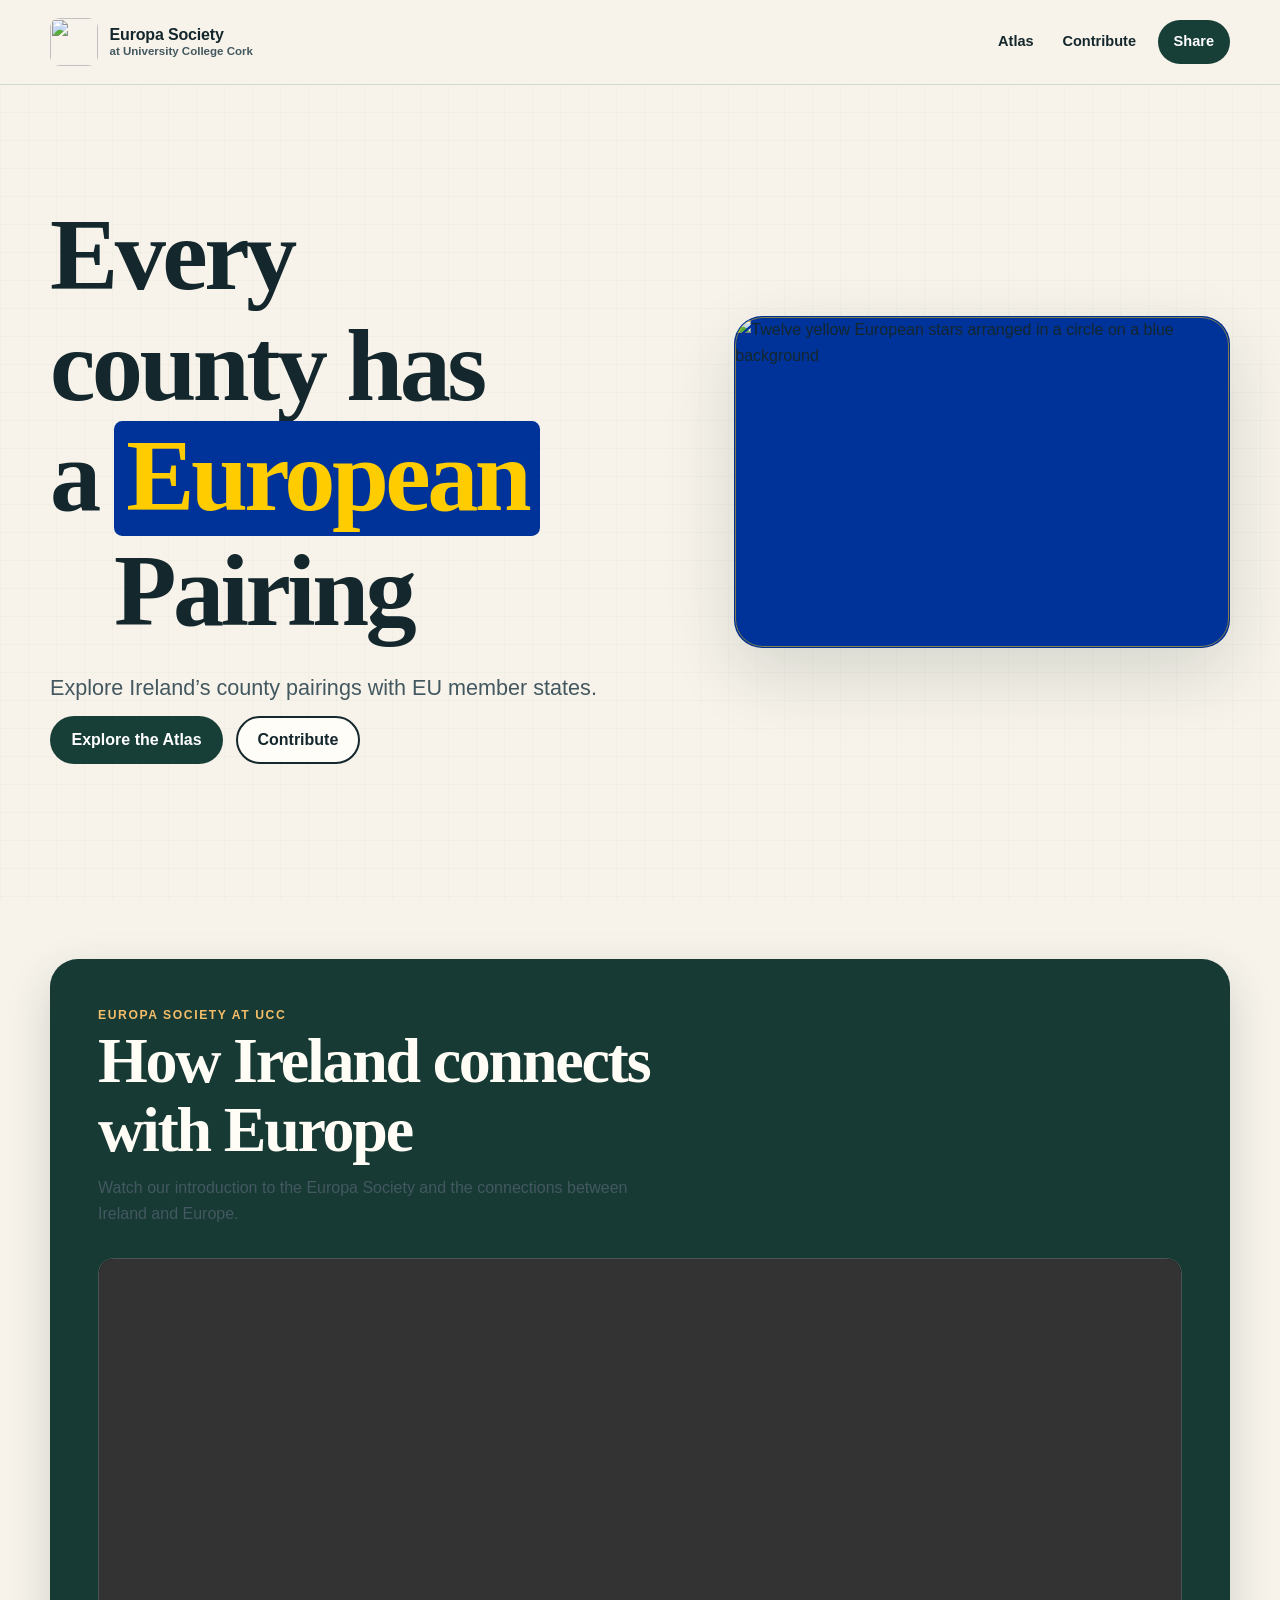
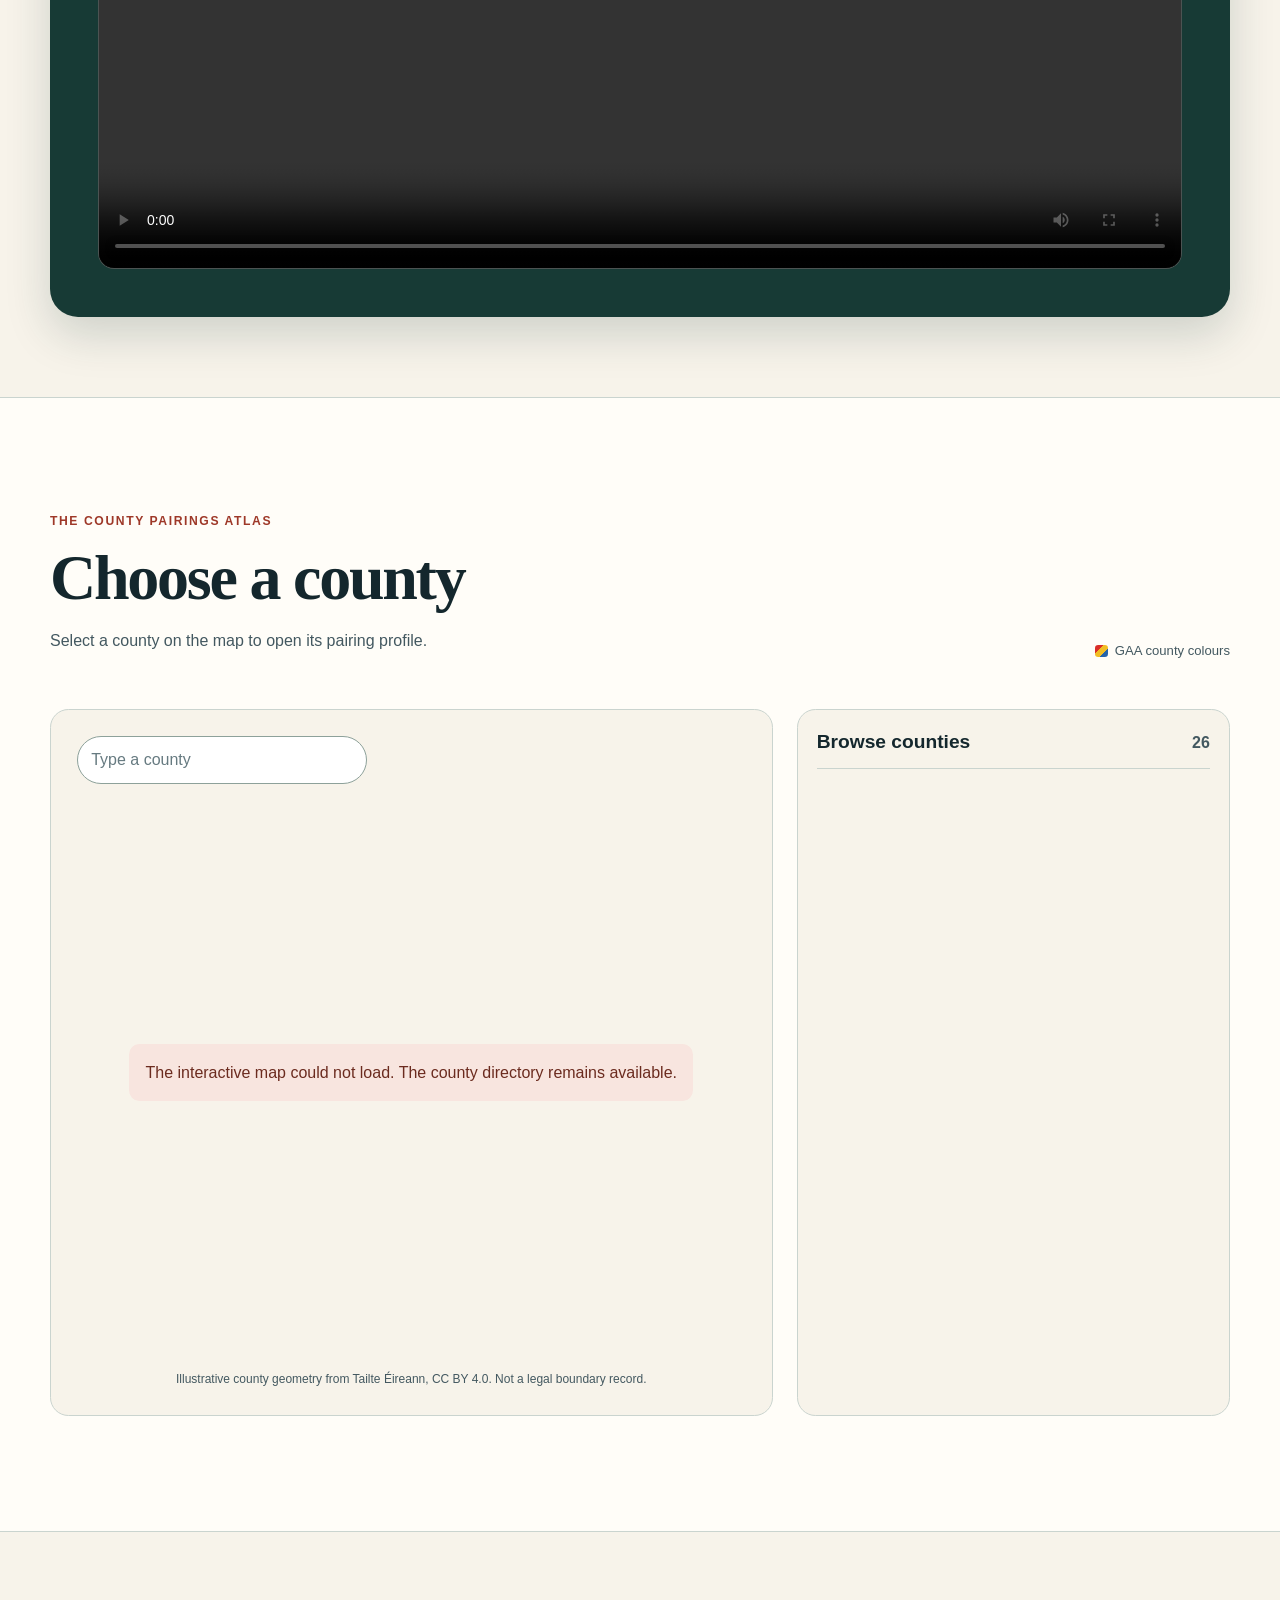
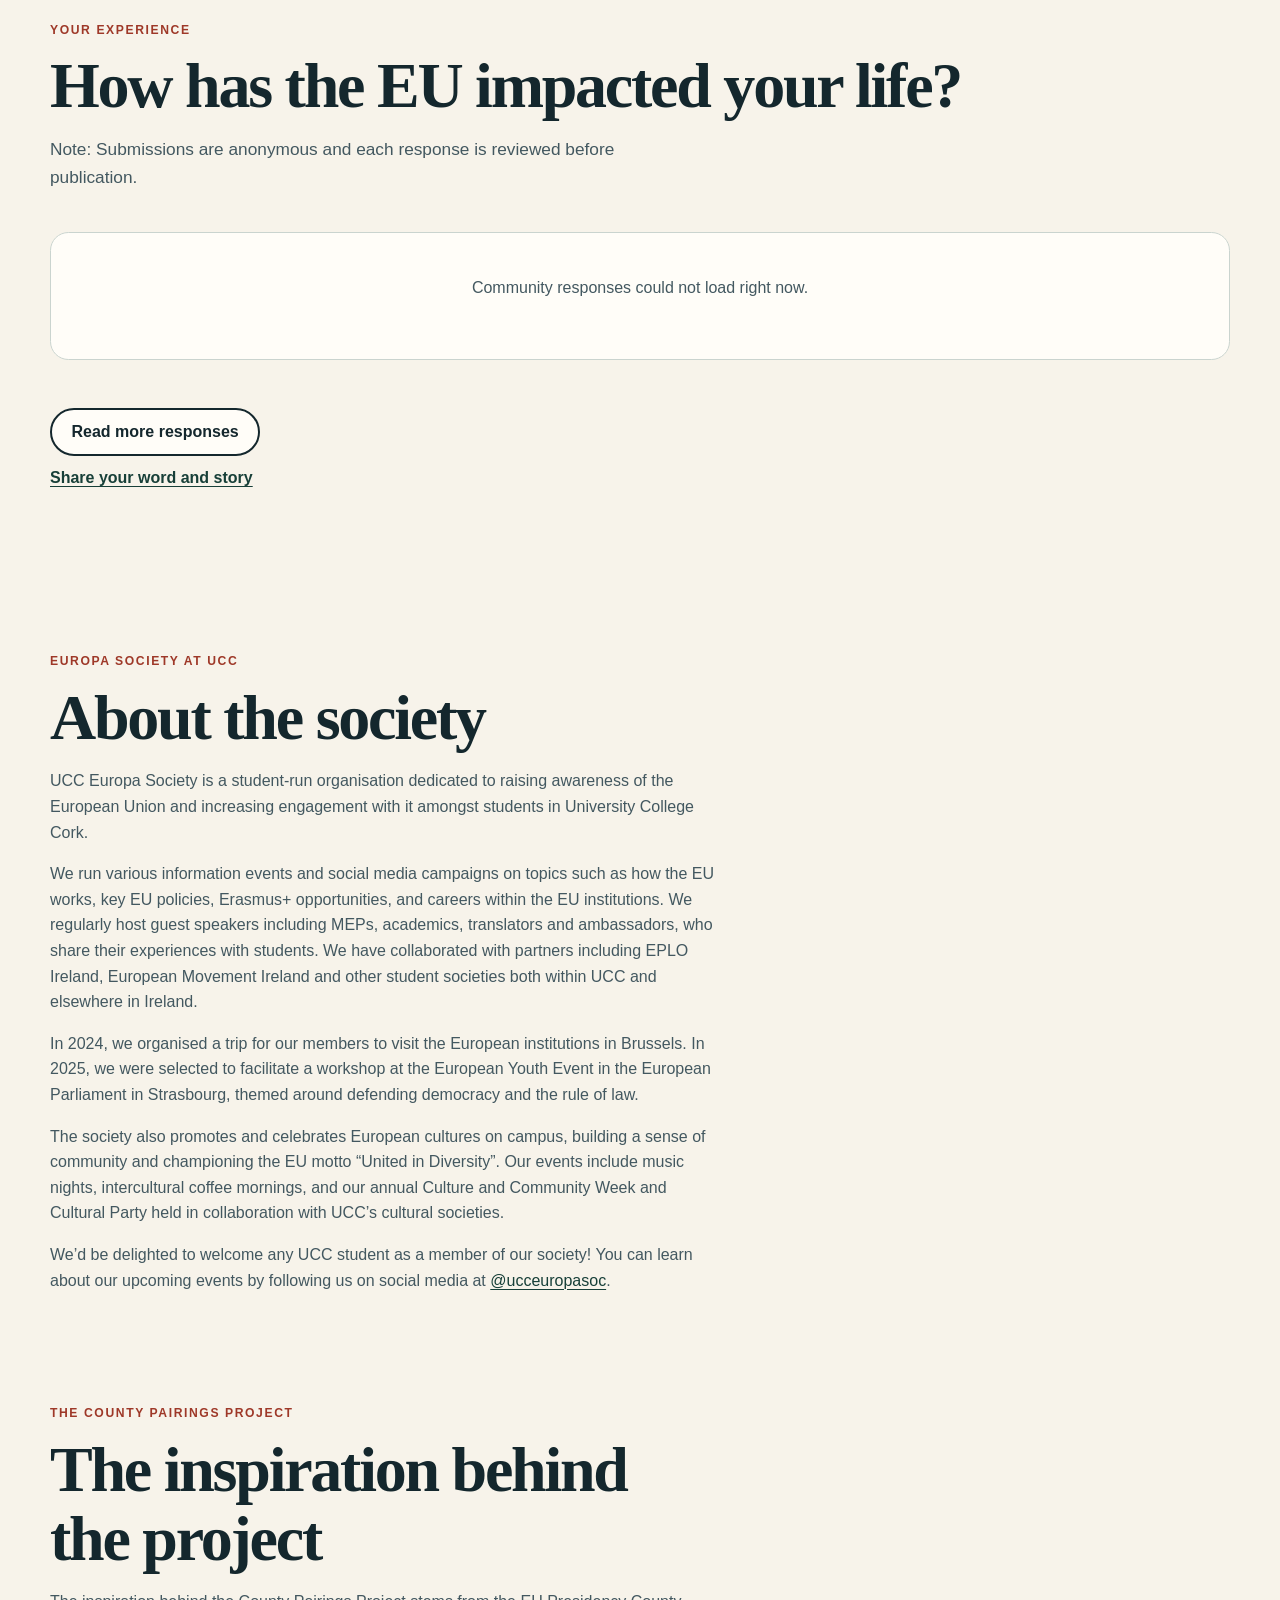
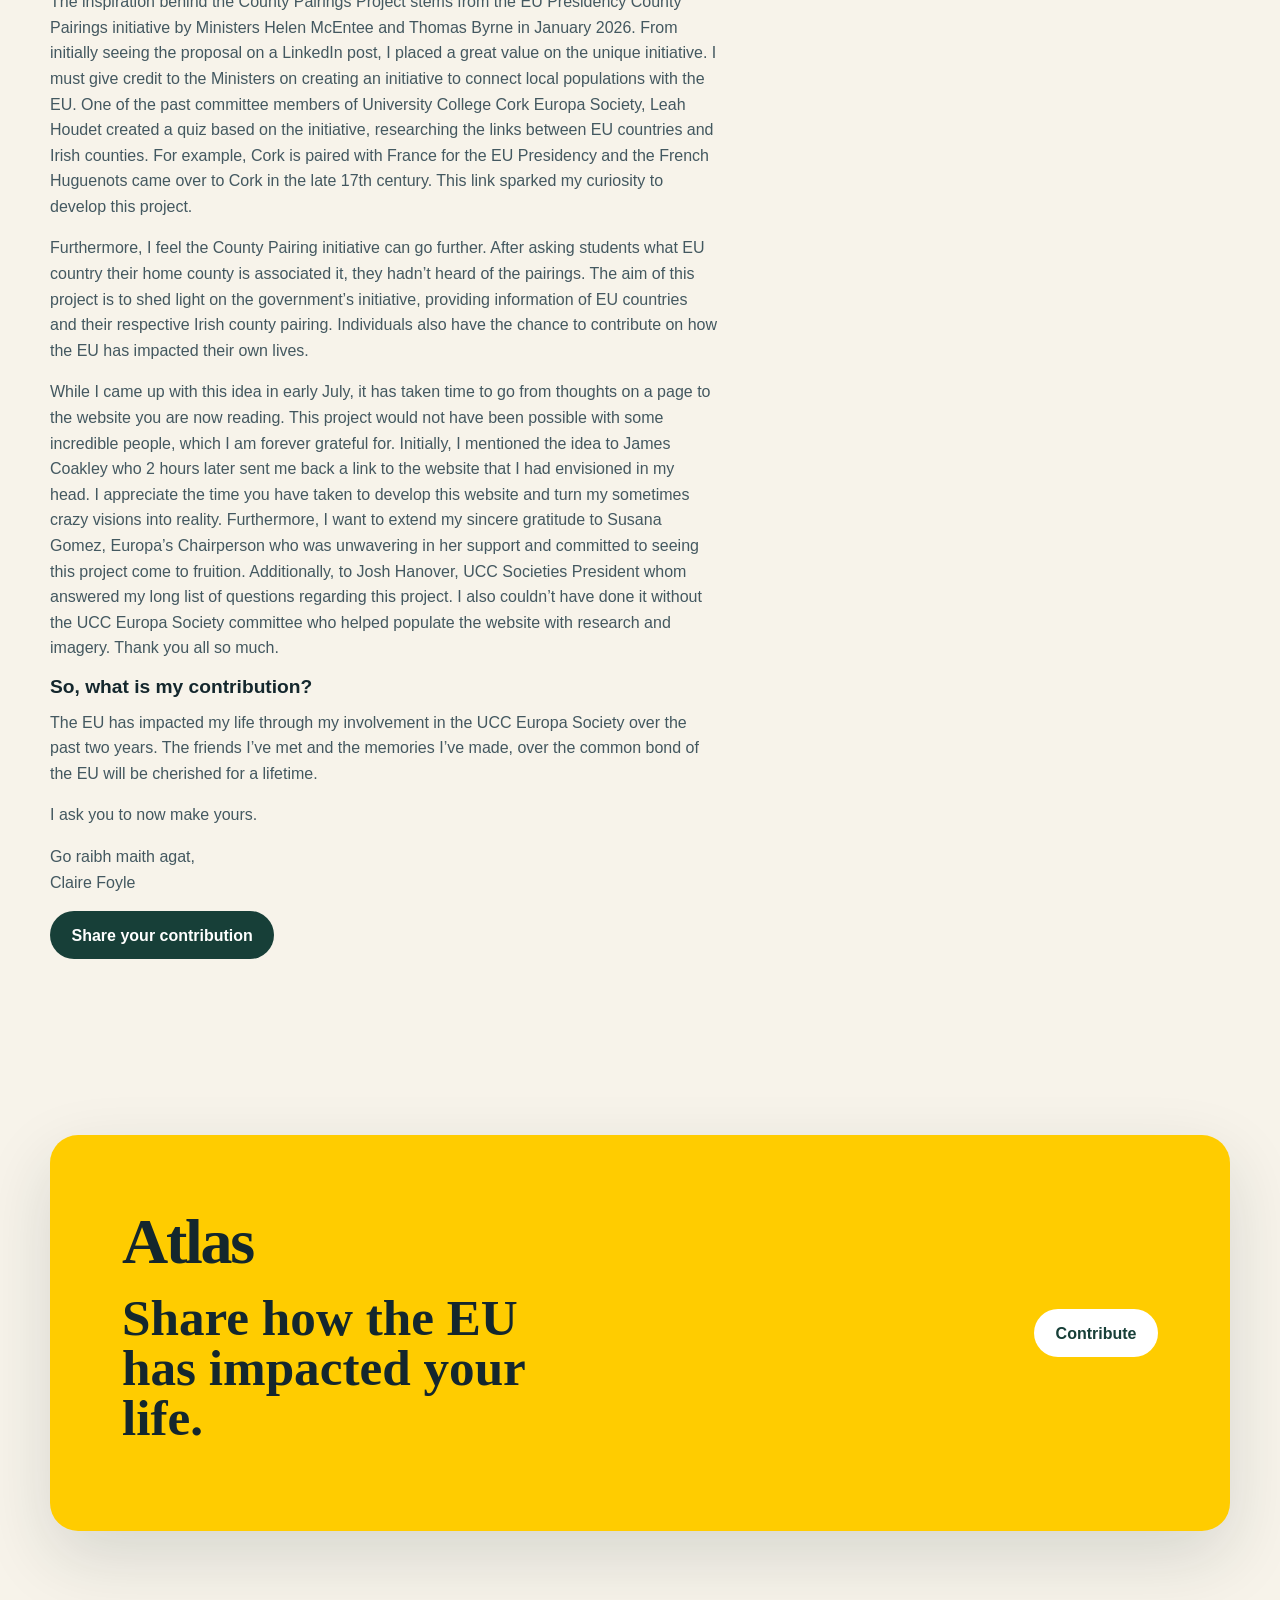
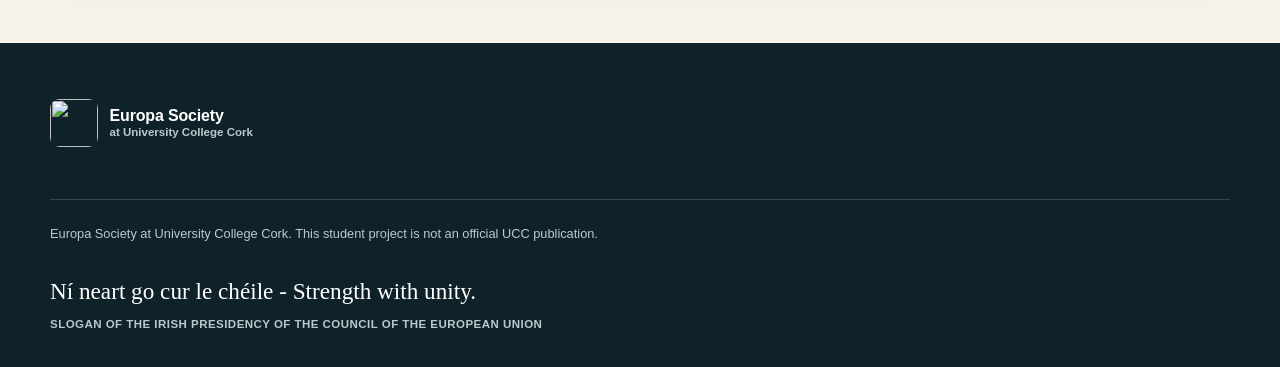
==== commit a74118dd: "Preserve Claire's exact project statement" ====
--- a/index.html
+++ b/index.html
@@ -205,8 +205,8 @@
           <p class="eyebrow">The County Pairings Project</p>
           <h2 id="project-story-title">The inspiration behind the project</h2>
           <p>The inspiration behind the County Pairings Project stems from the EU Presidency County Pairings initiative by Ministers Helen McEntee and Thomas Byrne in January 2026. From initially seeing the proposal on a LinkedIn post, I placed a great value on the unique initiative. I must give credit to the Ministers on creating an initiative to connect local populations with the EU. One of the past committee members of University College Cork Europa Society, Leah Houdet created a quiz based on the initiative, researching the links between EU countries and Irish counties. For example, Cork is paired with France for the EU Presidency and the French Huguenots came over to Cork in the late 17th century. This link sparked my curiosity to develop this project.</p>
-          <p>Furthermore, I feel the County Pairing initiative can go further. After asking students what EU country their home county is associated with, they hadn’t heard of the pairings. The aim of this project is to shed light on the government’s initiative, providing information on EU countries and their respective Irish county pairing. Individuals also have the chance to contribute on how the EU has impacted their own lives.</p>
-          <p>While I came up with this idea in early July, it has taken time to go from thoughts on a page to the website you are now reading. This project would not have been possible without some incredible people, for whom I am forever grateful. Initially, I mentioned the idea to James Coakley who 2 hours later sent me back a link to the website that I had envisioned in my head. I appreciate the time you have taken to develop this website and turn my sometimes crazy visions into reality. Furthermore, I want to extend my sincere gratitude to Susana Gomez, Europa’s Chairperson who was unwavering in her support and committed to seeing this project come to fruition. Additionally, to Josh Hanover, UCC Societies President who answered my long list of questions regarding this project. I also couldn’t have done it without the UCC Europa Society committee who helped populate the website with research and imagery. Thank you all so much.</p>
+          <p>Furthermore, I feel the County Pairing initiative can go further. After asking students what EU country their home county is associated it, they hadn’t heard of the pairings. The aim of this project is to shed light on the government’s initiative, providing information of EU countries and their respective Irish county pairing. Individuals also have the chance to contribute on how the EU has impacted their own lives.</p>
+          <p>While I came up with this idea in early July, it has taken time to go from thoughts on a page to the website you are now reading. This project would not have been possible with some incredible people, which I am forever grateful for. Initially, I mentioned the idea to James Coakley who 2 hours later sent me back a link to the website that I had envisioned in my head. I appreciate the time you have taken to develop this website and turn my sometimes crazy visions into reality. Furthermore, I want to extend my sincere gratitude to Susana Gomez, Europa’s Chairperson who was unwavering in her support and committed to seeing this project come to fruition. Additionally, to Josh Hanover, UCC Societies President whom answered my long list of questions regarding this project. I also couldn’t have done it without the UCC Europa Society committee who helped populate the website with research and imagery. Thank you all so much.</p>
           <h3>So, what is my contribution?</h3>
           <p>The EU has impacted my life through my involvement in the UCC Europa Society over the past two years. The friends I’ve met and the memories I’ve made, over the common bond of the EU will be cherished for a lifetime.</p>
           <p>I ask you to now make yours.</p>
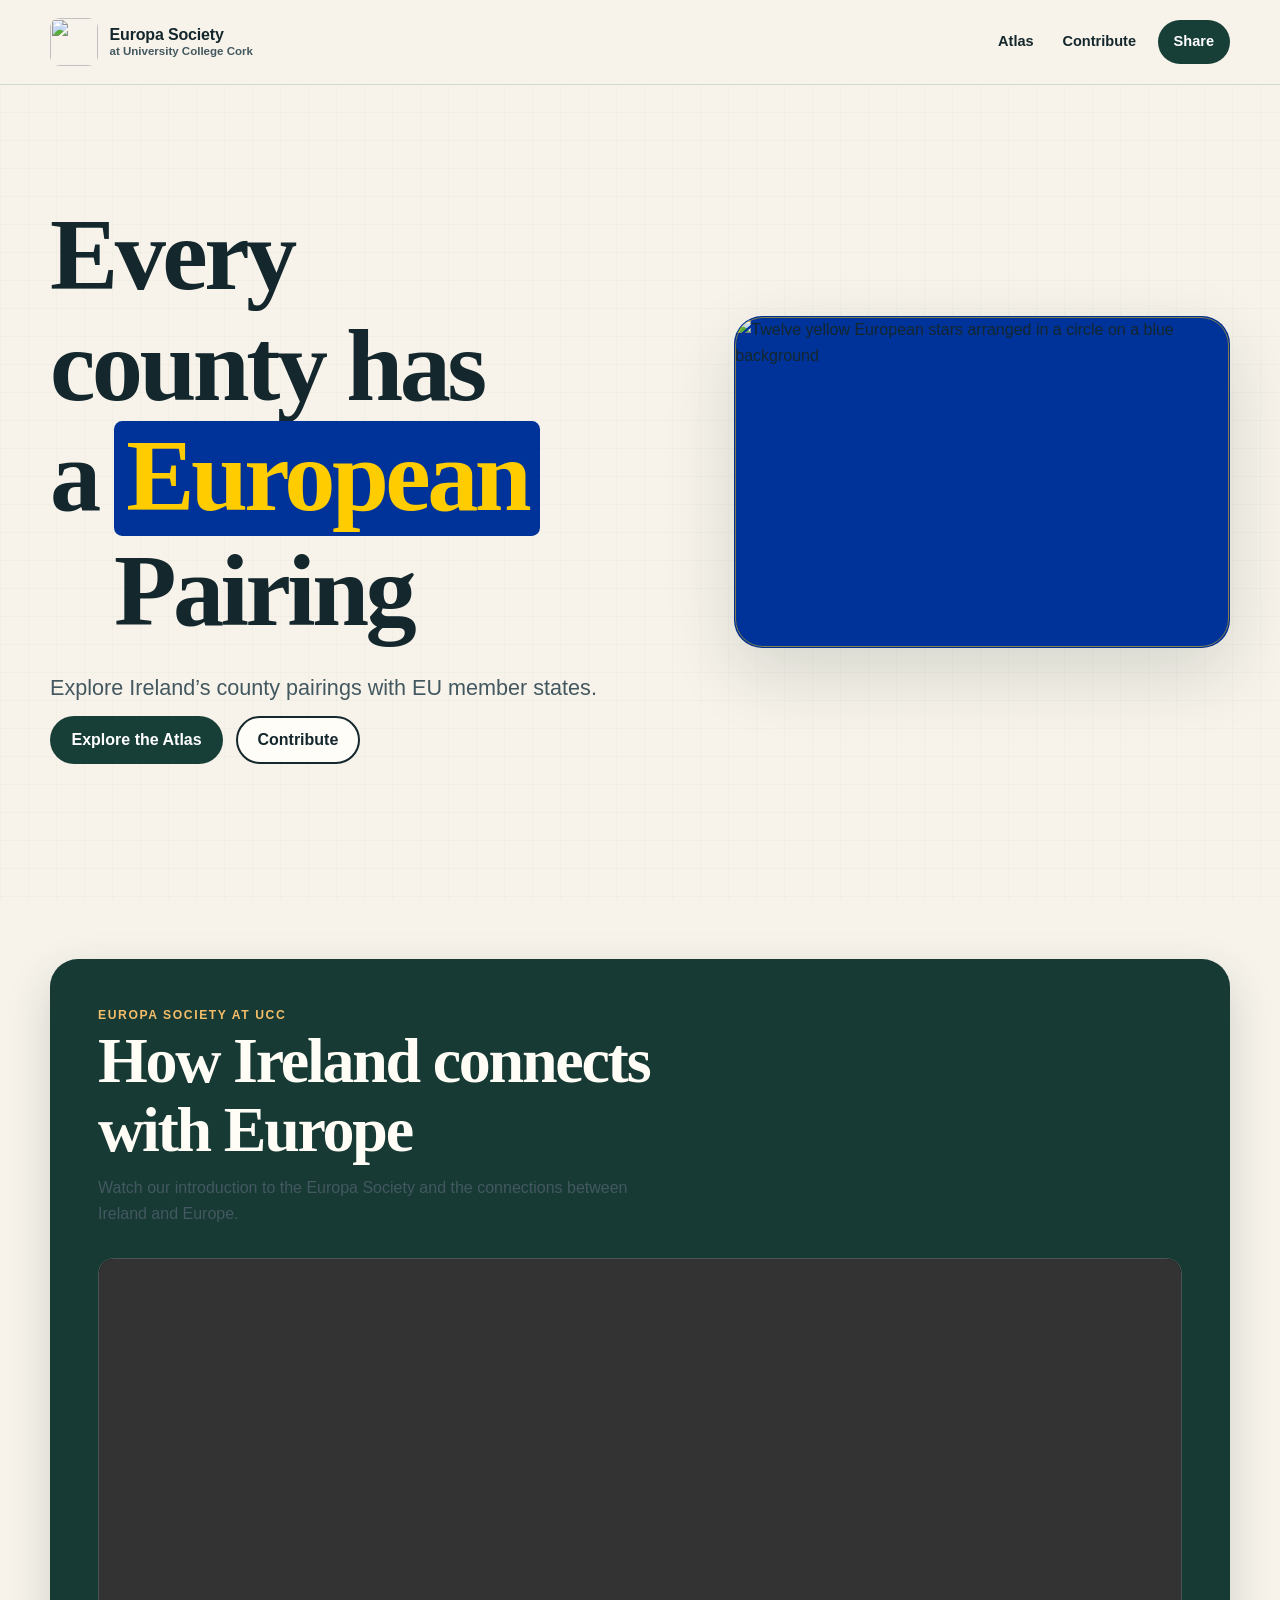
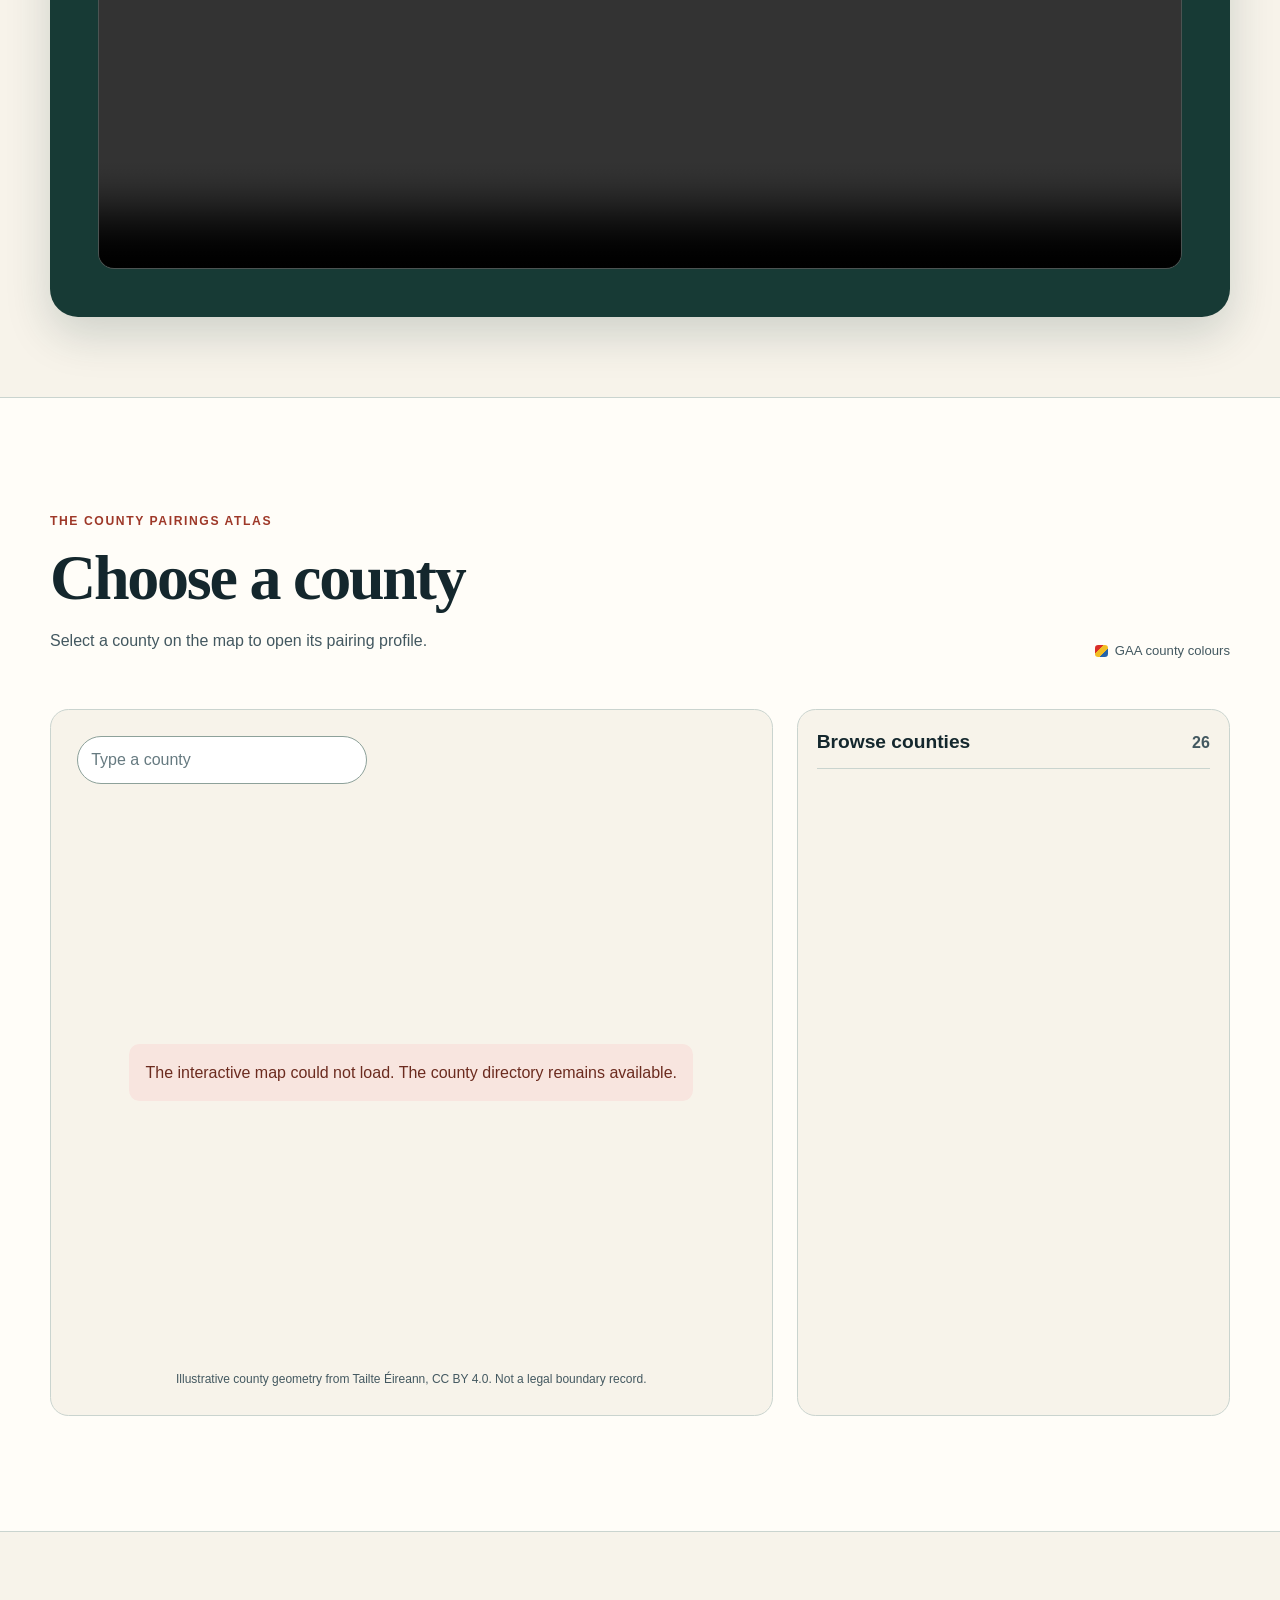
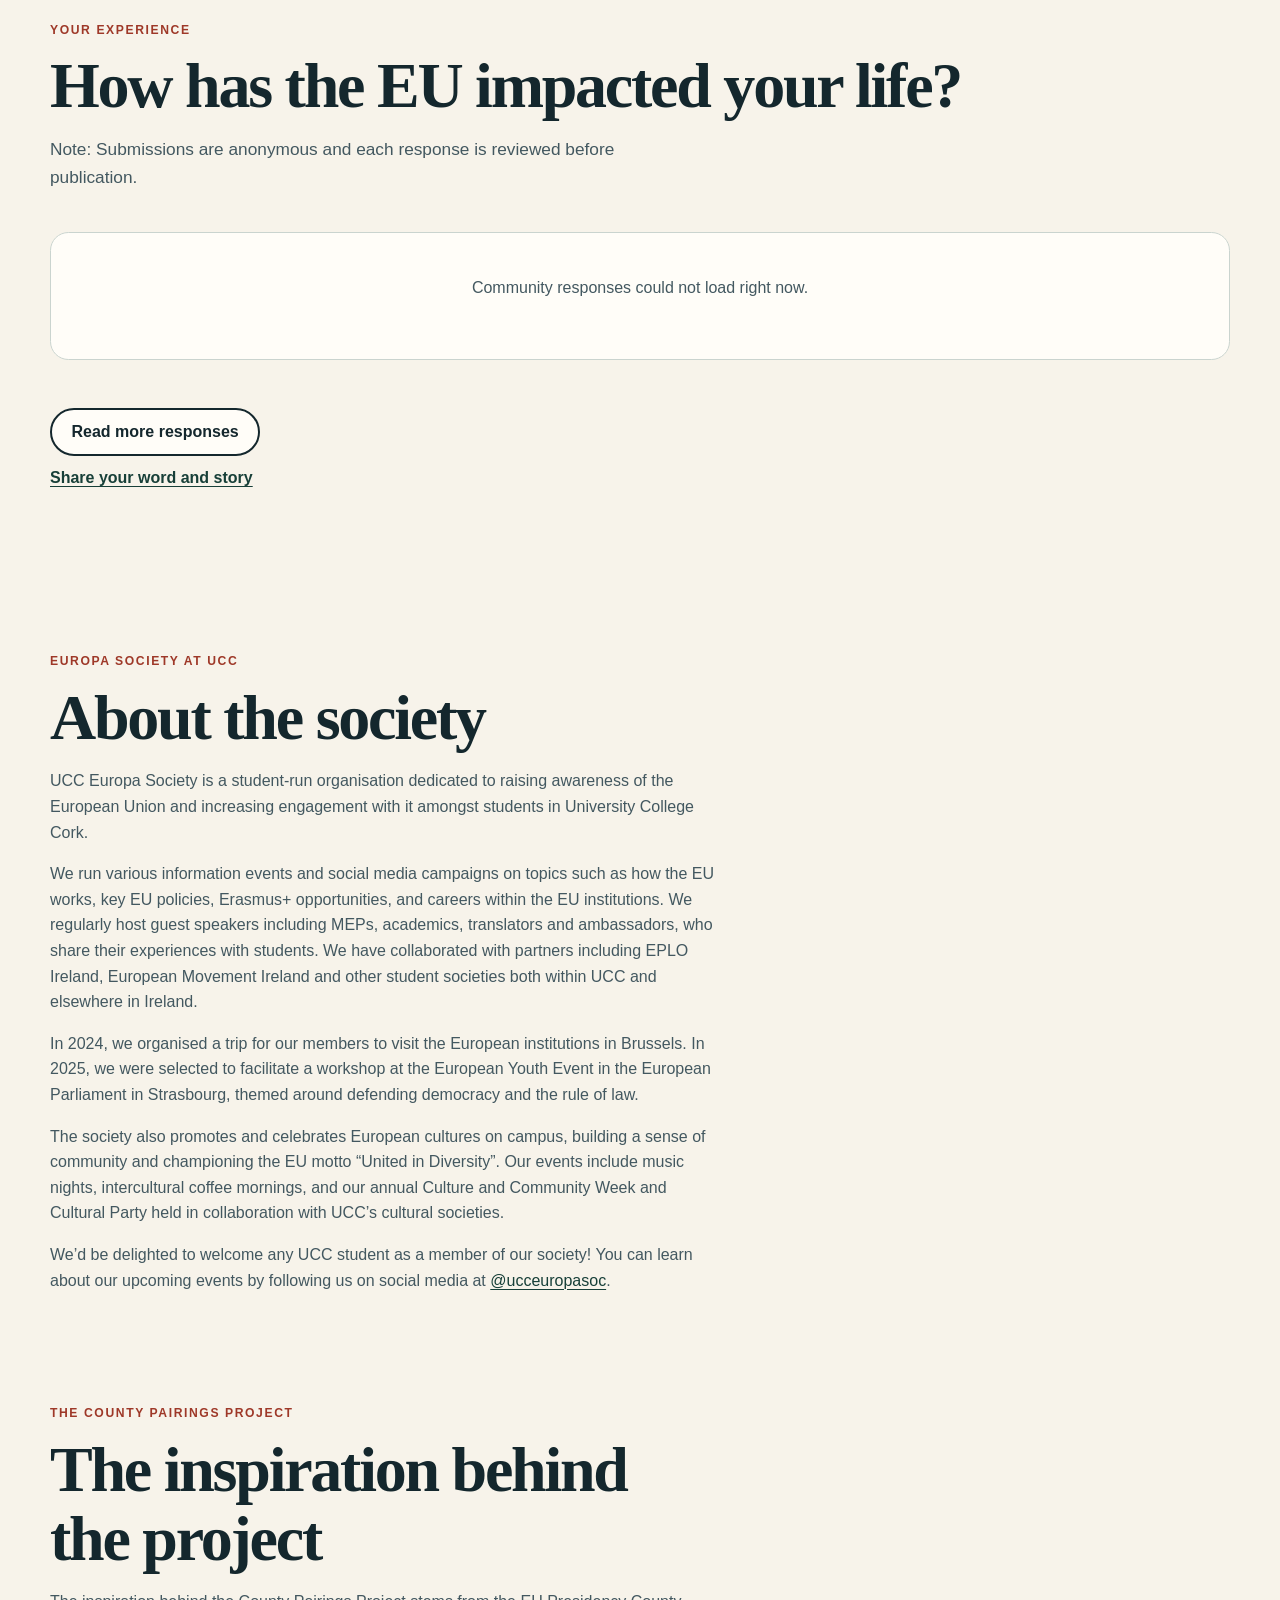
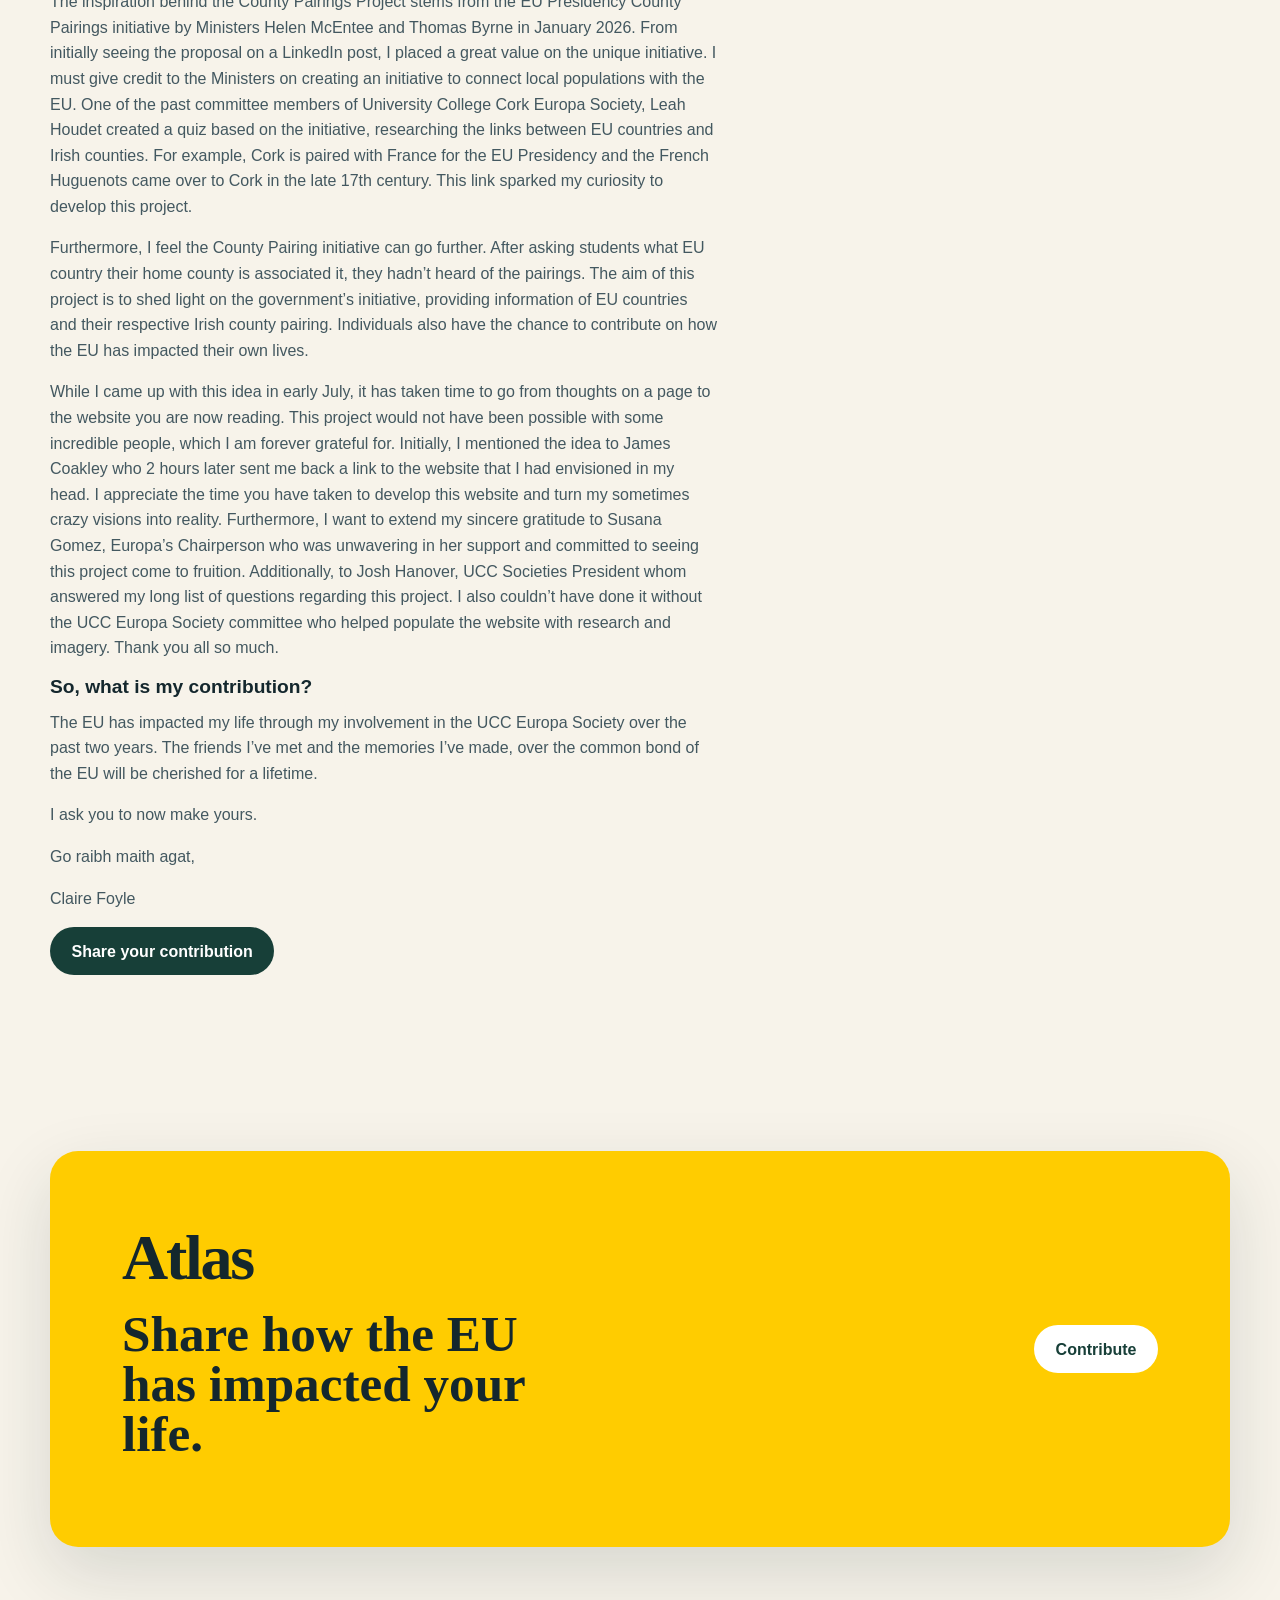
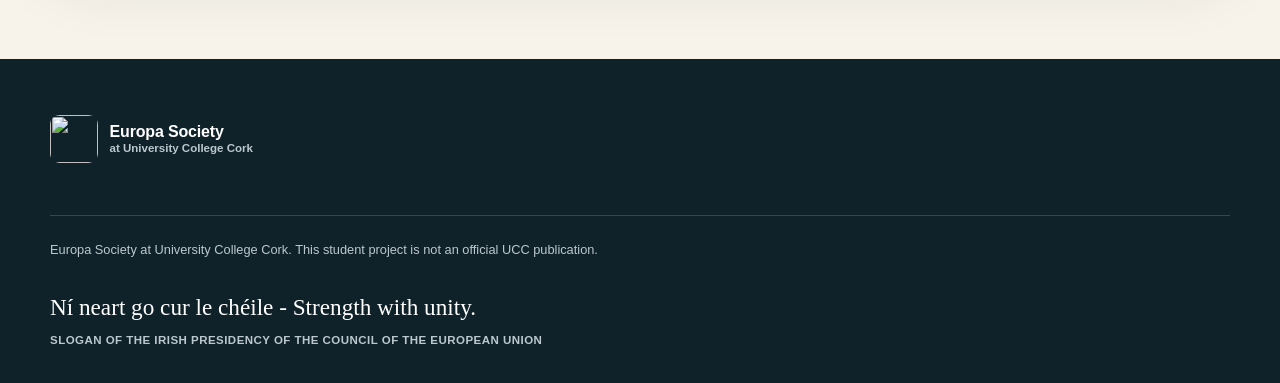
==== commit 1c2f057b: "Match Claire’s closing paragraph spacing" ====
--- a/index.html
+++ b/index.html
@@ -210,7 +210,8 @@
           <h3>So, what is my contribution?</h3>
           <p>The EU has impacted my life through my involvement in the UCC Europa Society over the past two years. The friends I’ve met and the memories I’ve made, over the common bond of the EU will be cherished for a lifetime.</p>
           <p>I ask you to now make yours.</p>
-          <p>Go raibh maith agat,<br />Claire Foyle</p>
+          <p>Go raibh maith agat,</p>
+          <p>Claire Foyle</p>
           <p><a class="button button-primary" href="contribute/">Share your contribution</a></p>
         </div>
       </section>
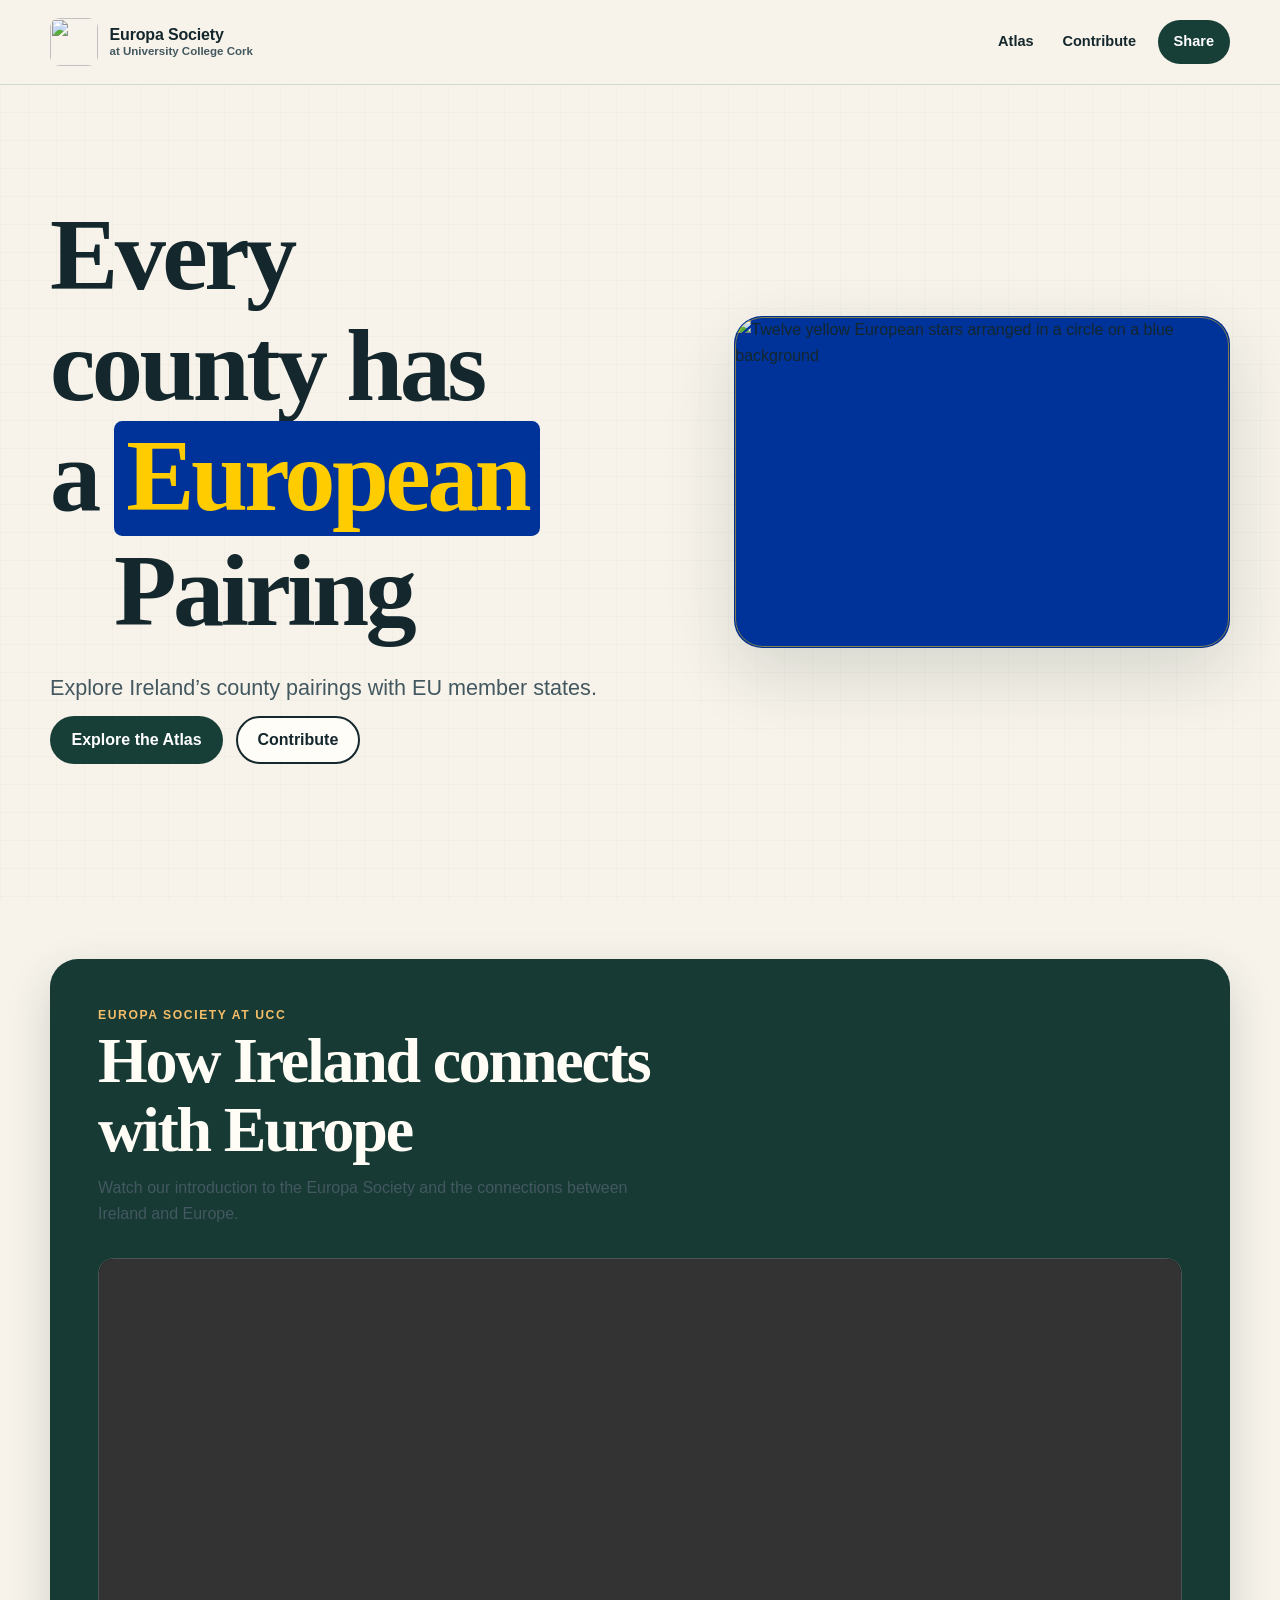
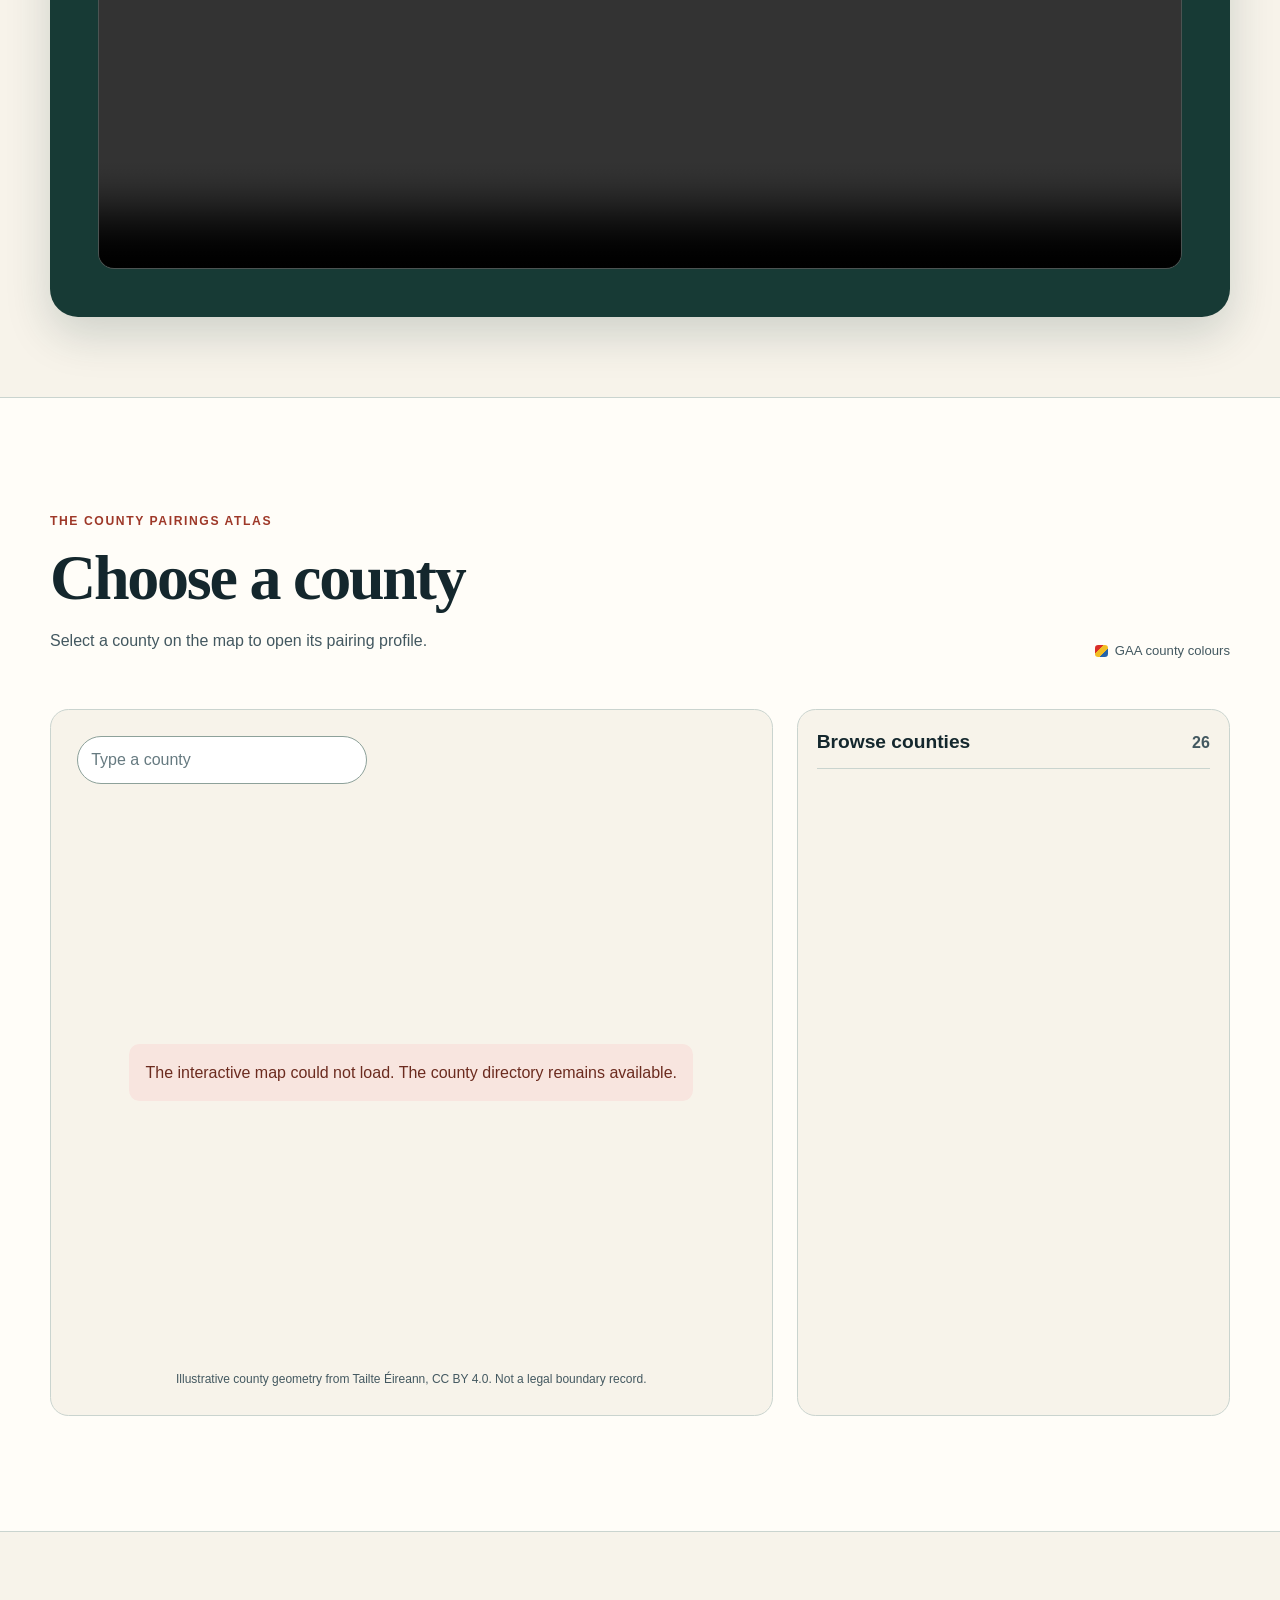
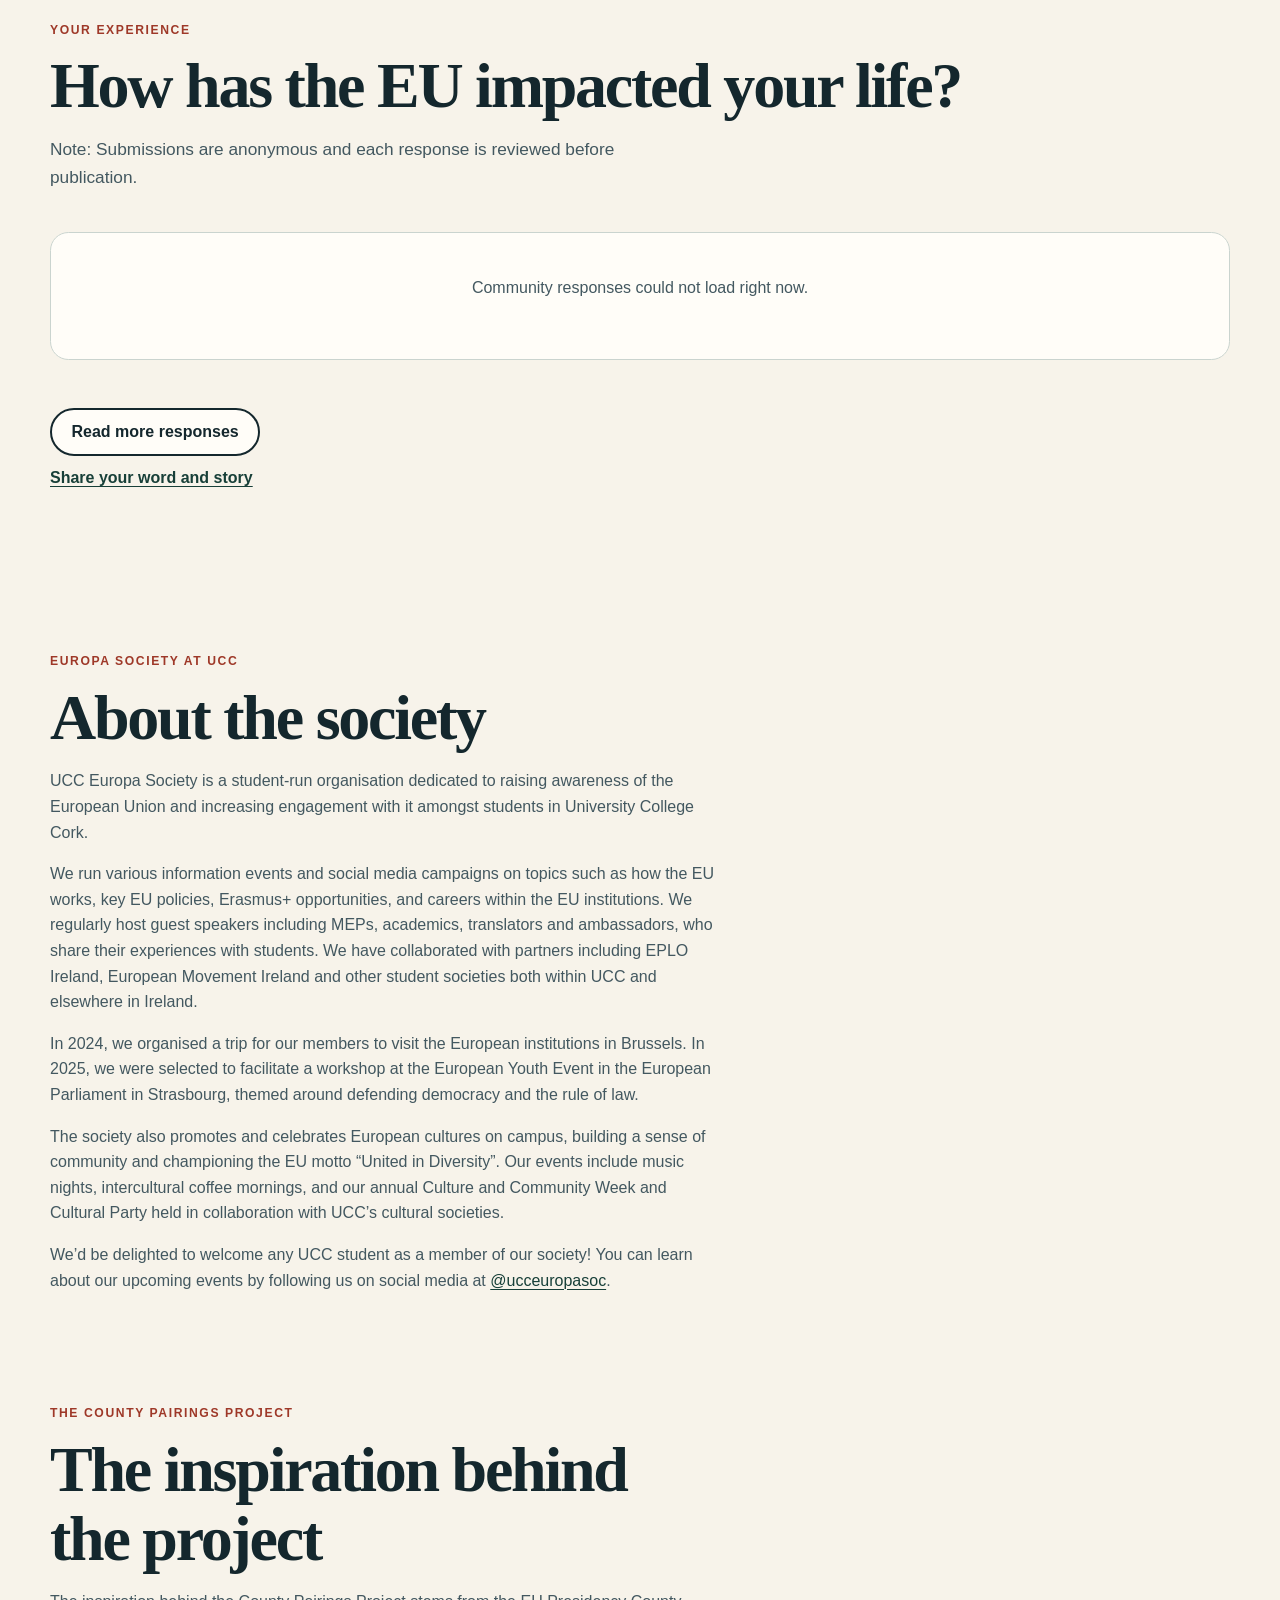
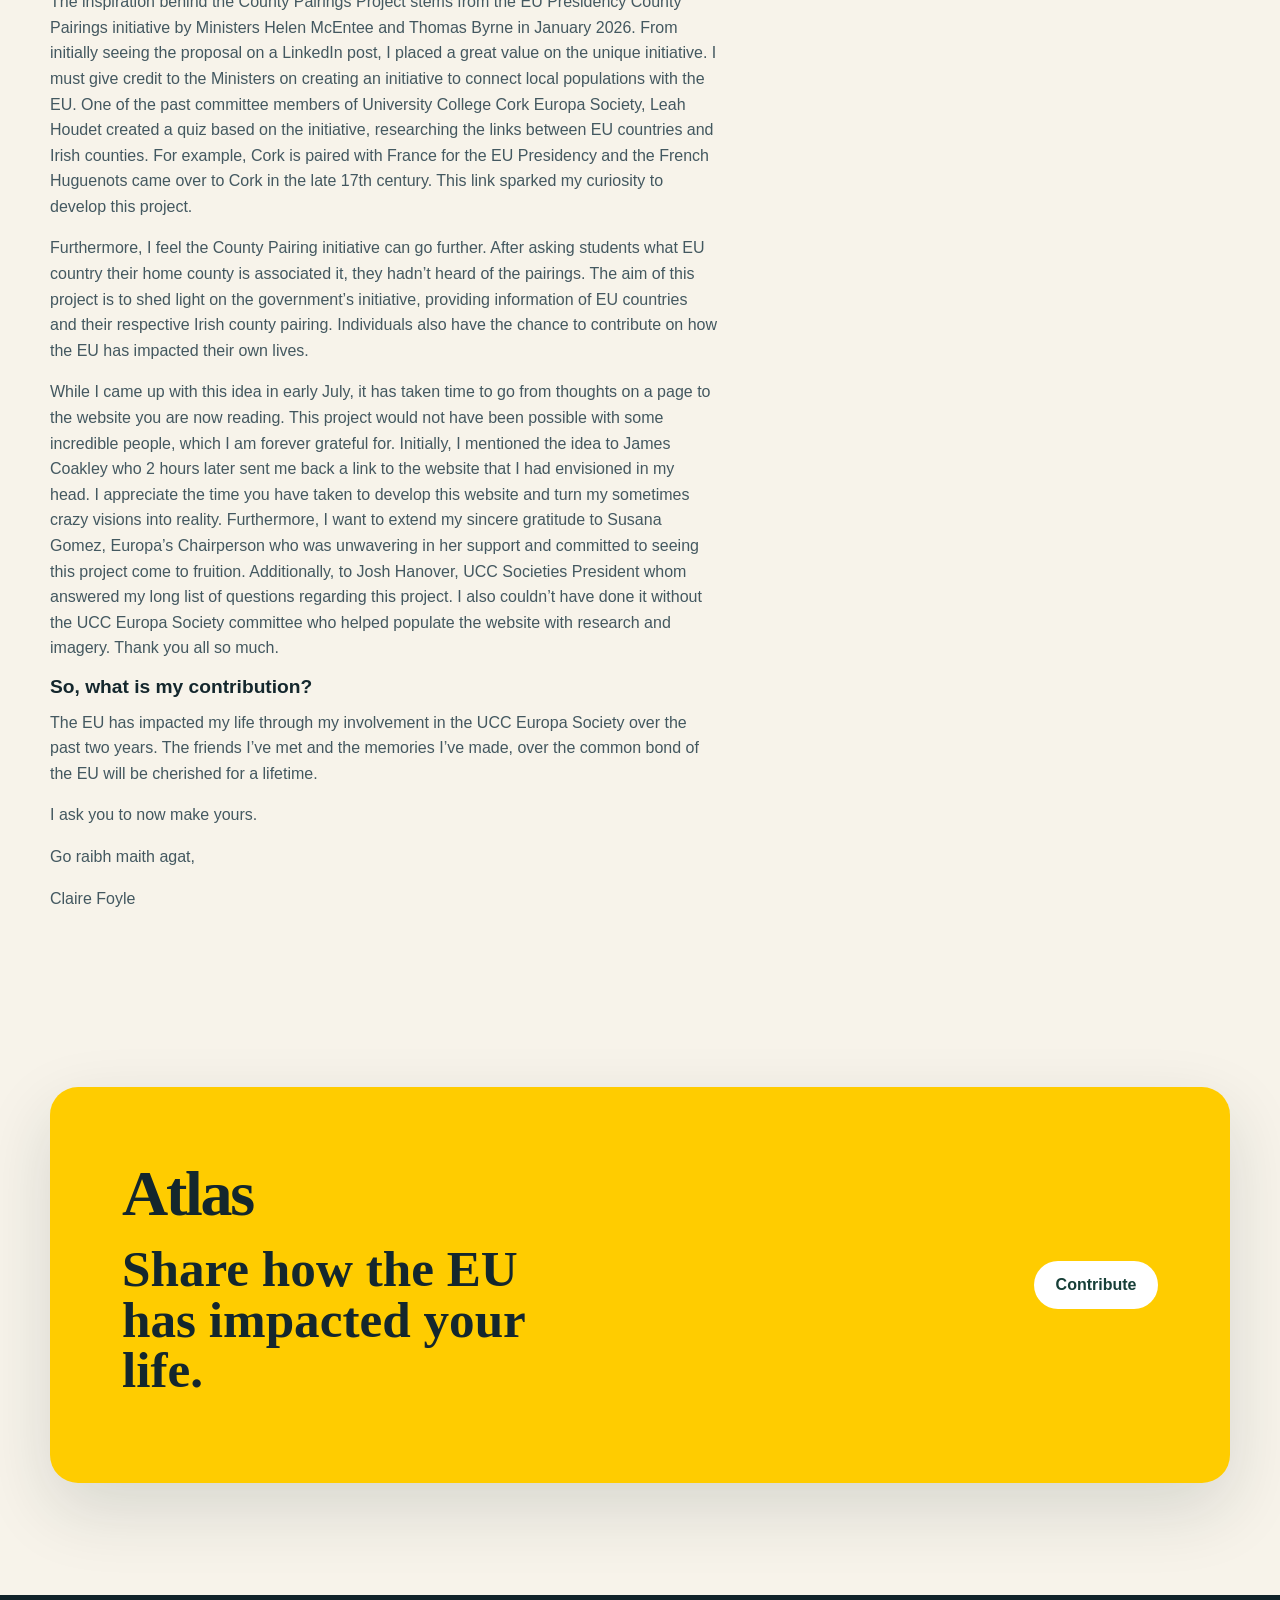
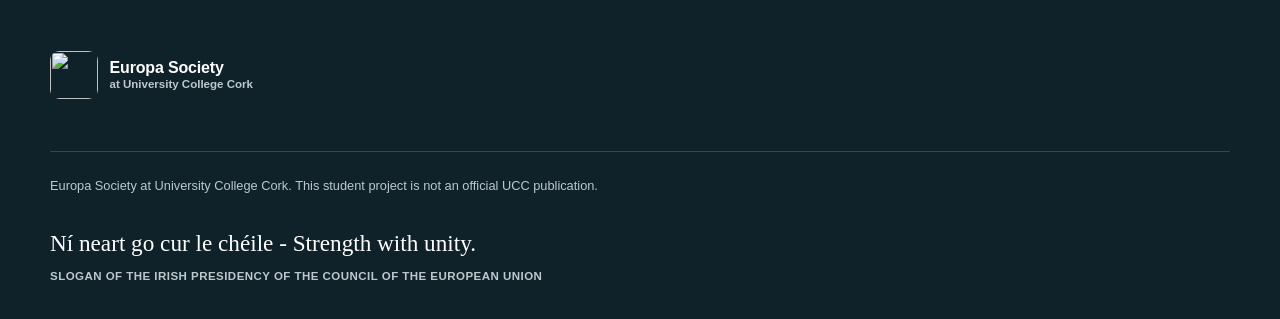
==== commit 23d967a7: "Remove duplicate contribution button" ====
--- a/index.html
+++ b/index.html
@@ -212,7 +212,6 @@
           <p>I ask you to now make yours.</p>
           <p>Go raibh maith agat,</p>
           <p>Claire Foyle</p>
-          <p><a class="button button-primary" href="contribute/">Share your contribution</a></p>
         </div>
       </section>
 
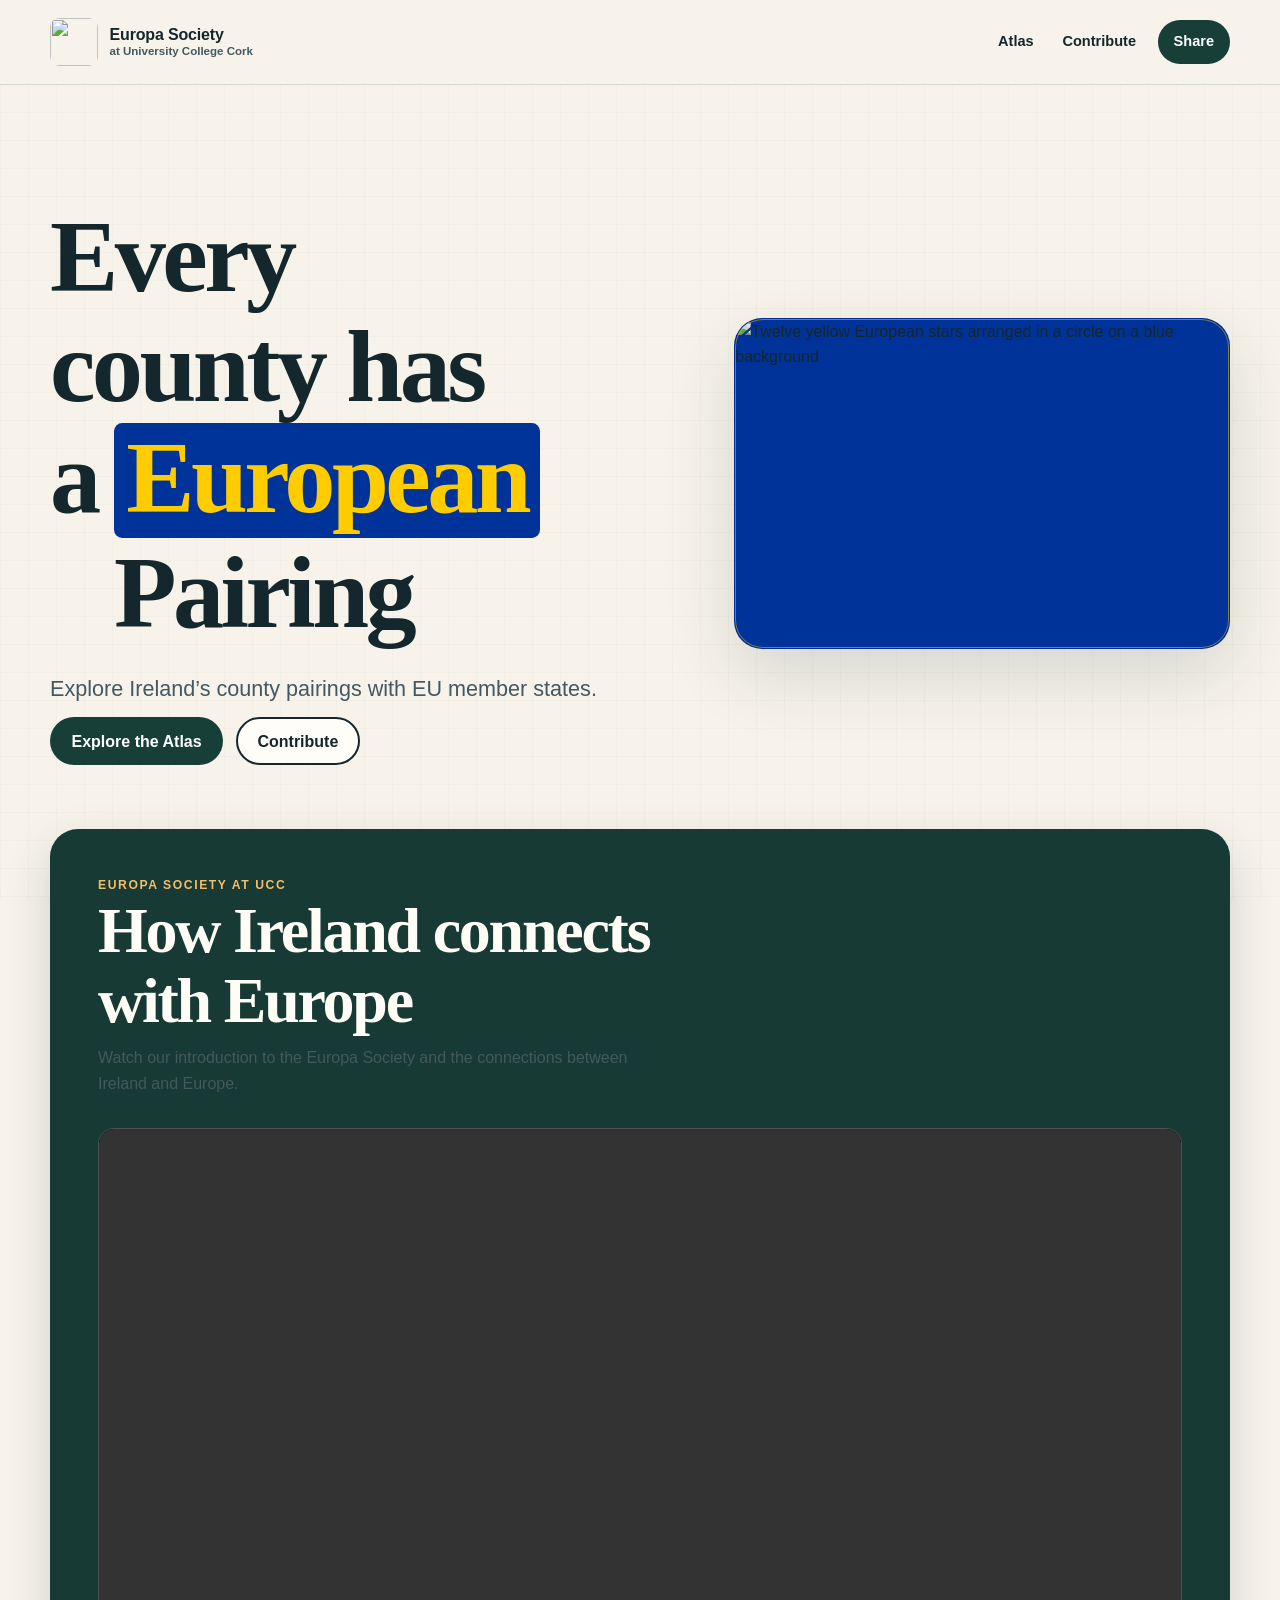
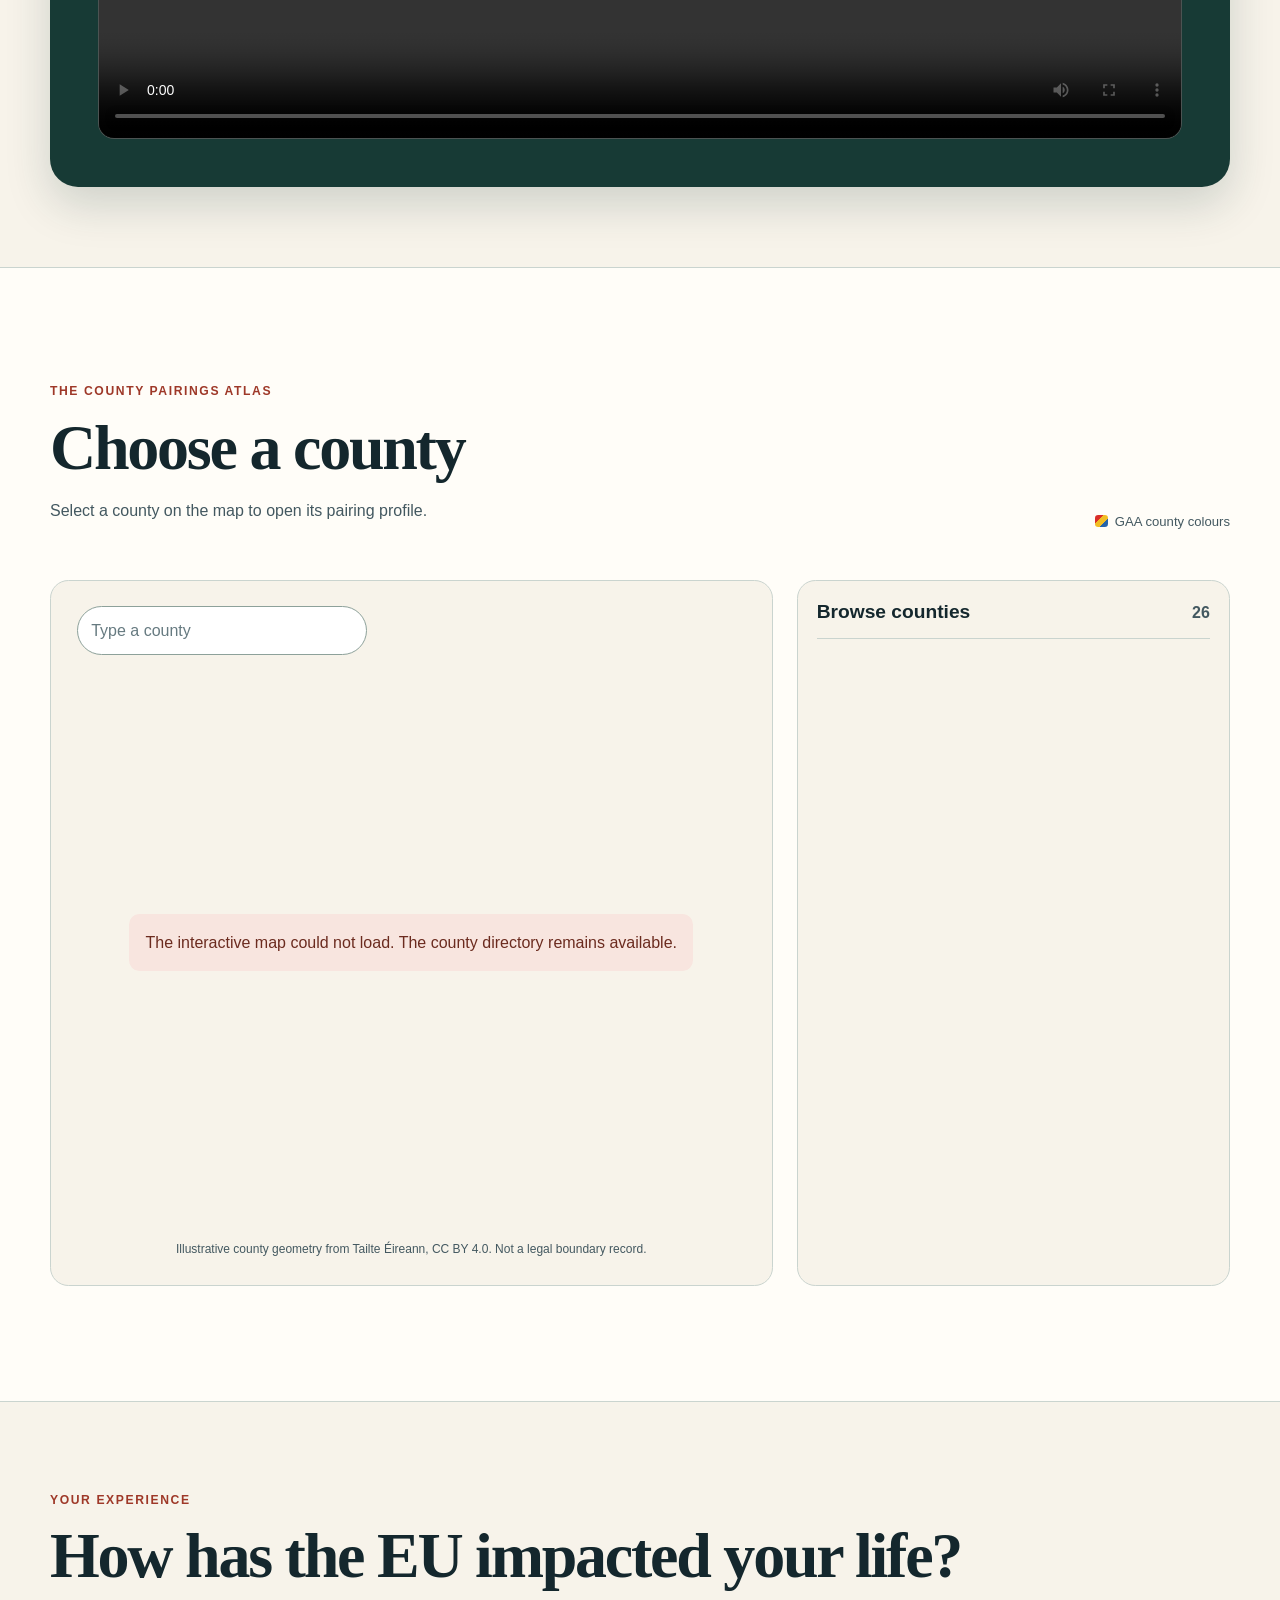
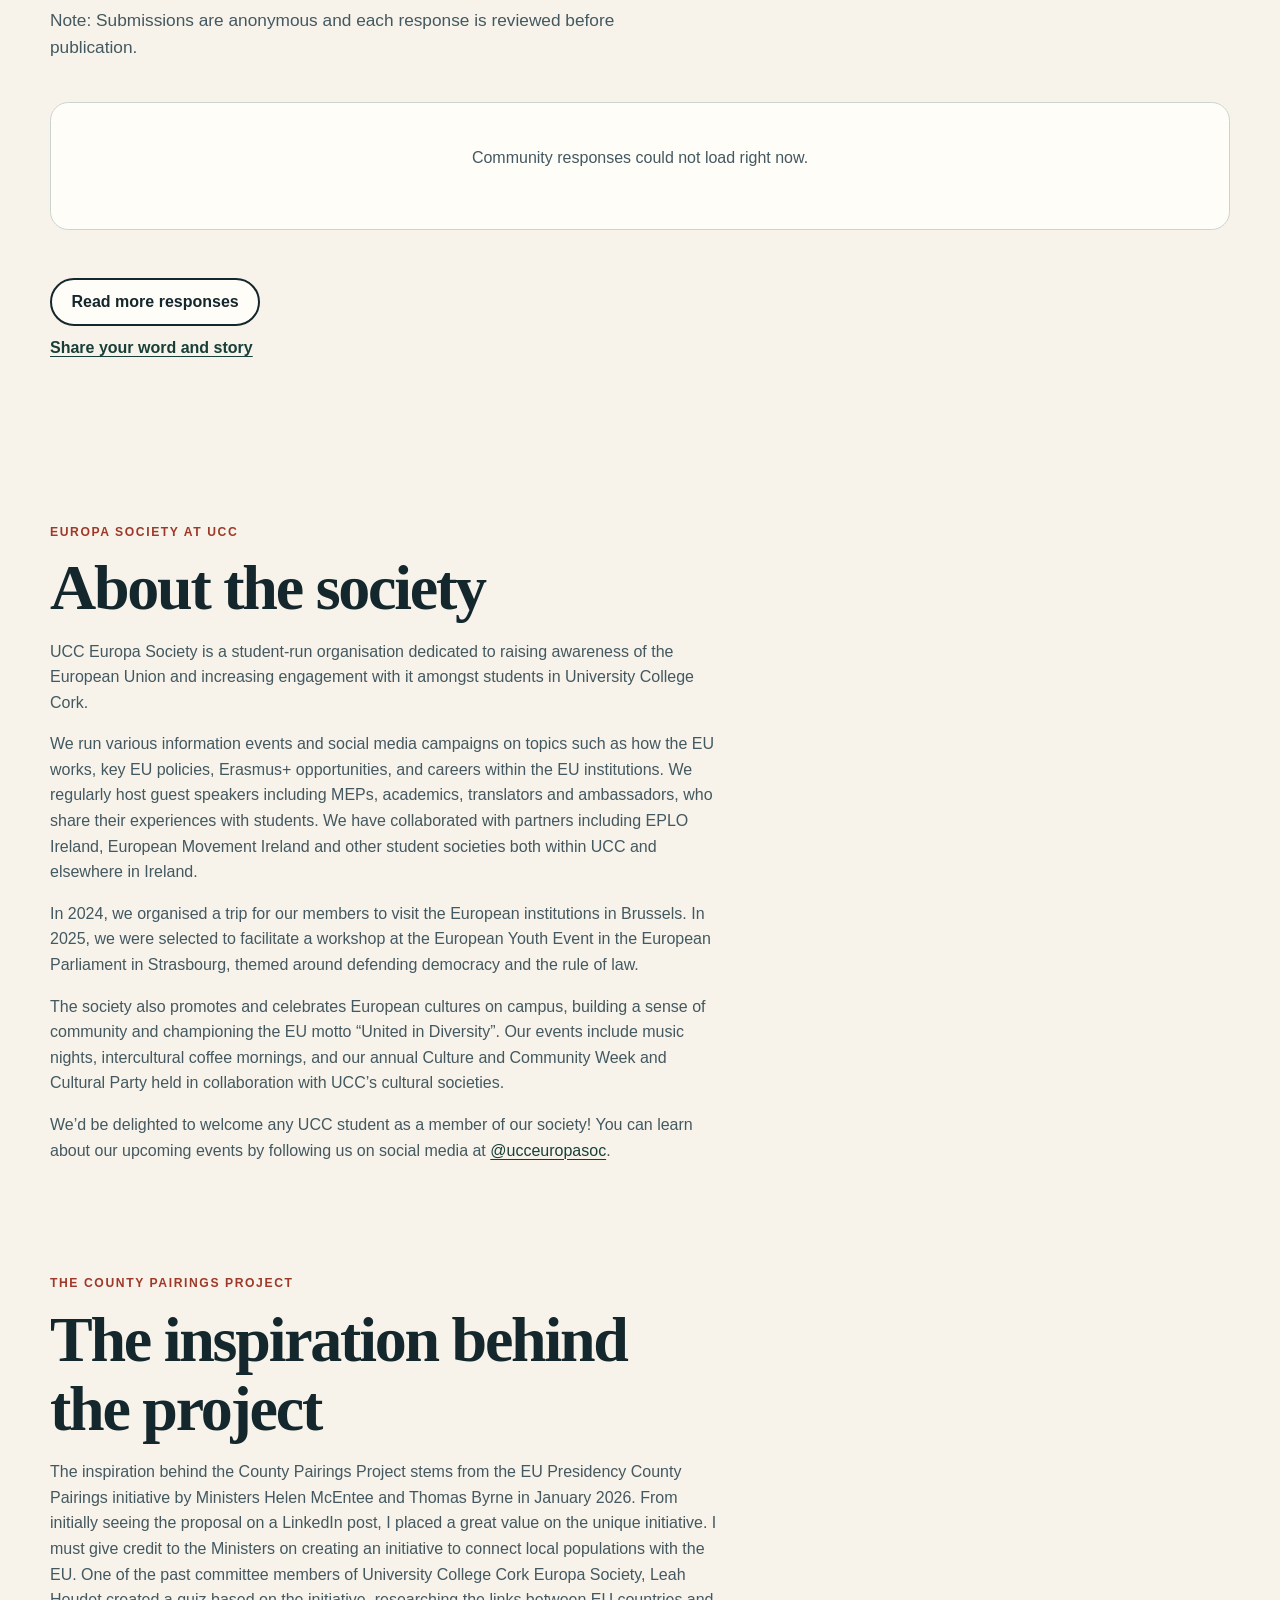
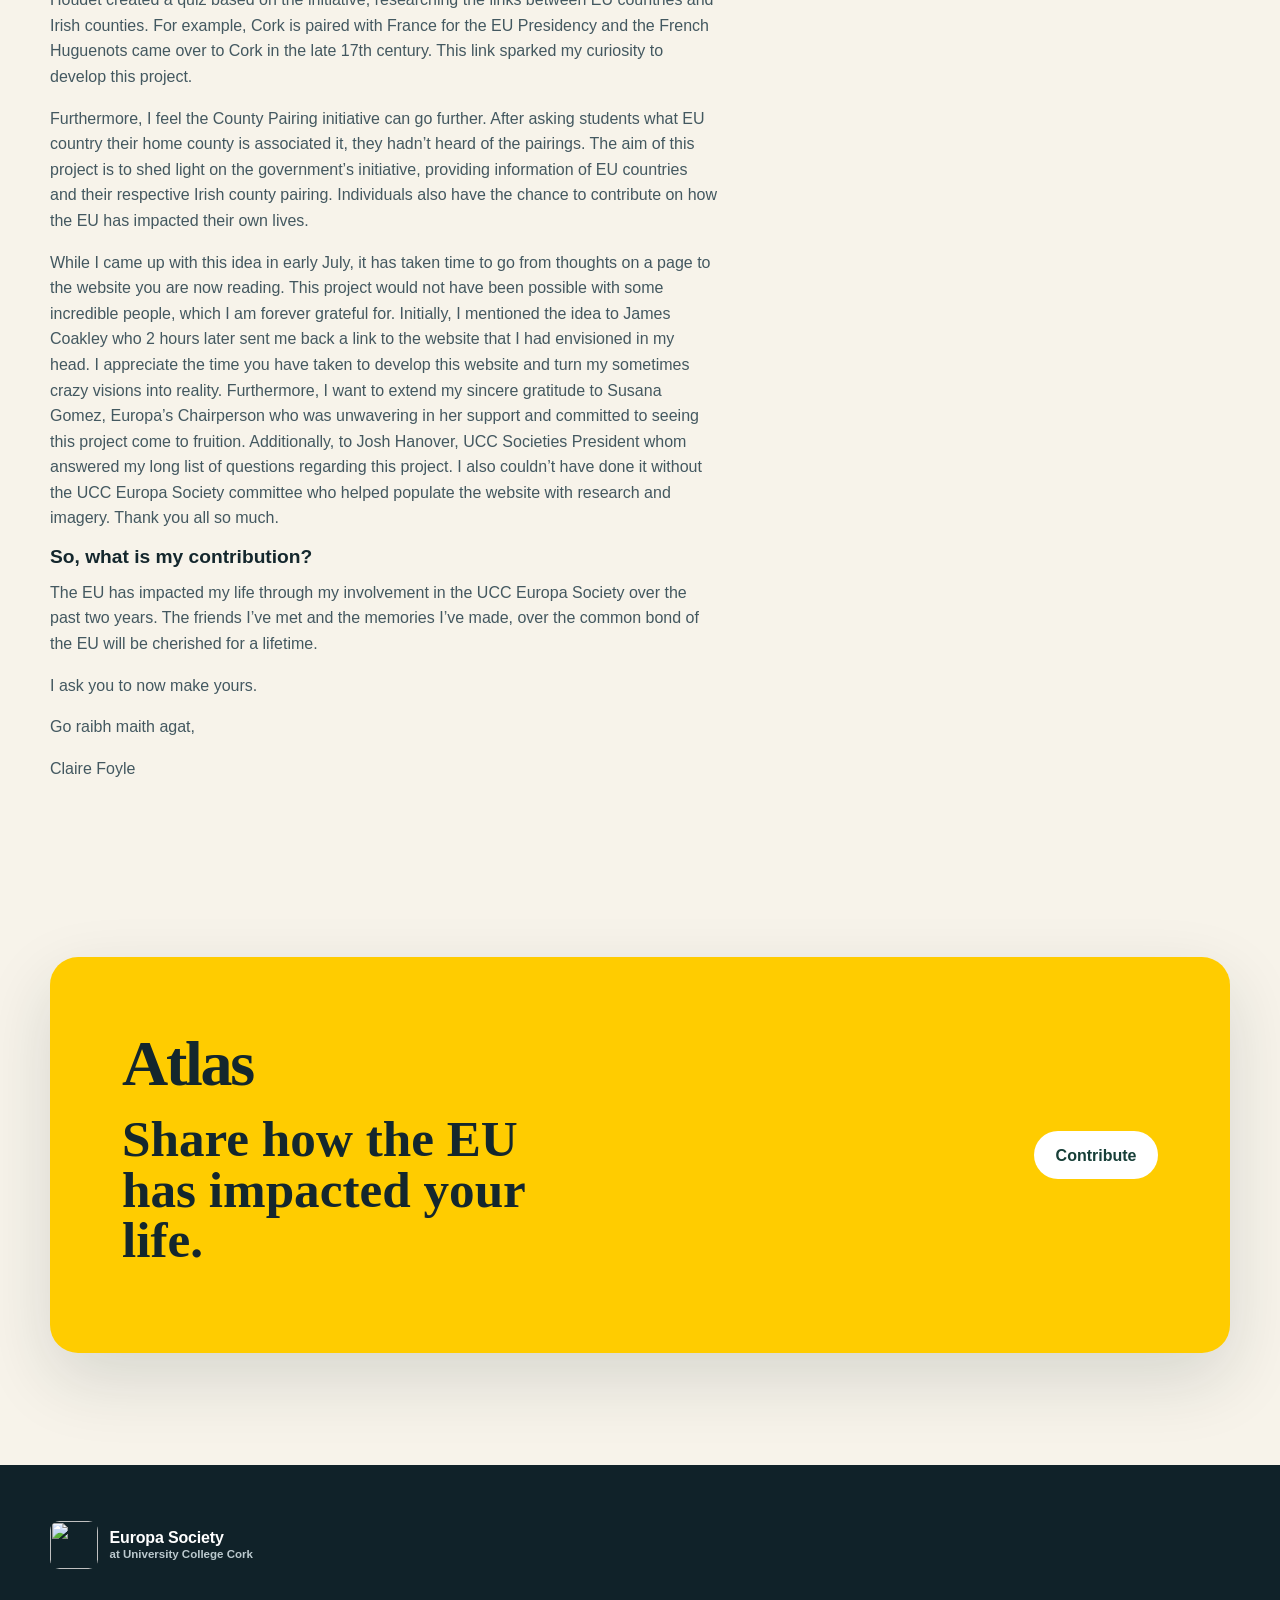
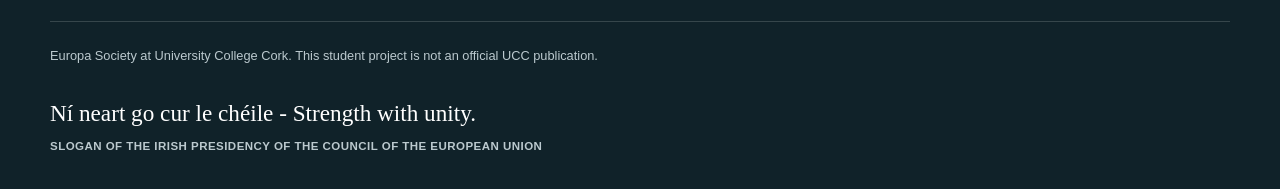
==== commit df5c55d7: "Reduce space above introduction video" ====
--- a/index.html
+++ b/index.html
@@ -34,7 +34,8 @@
     <link rel="stylesheet" href="styles.css" />
 
     <style>
-      .homepage-video { padding-top: clamp(2.5rem, 7vw, 5rem); padding-bottom: clamp(2.5rem, 7vw, 5rem); }
+      .hero { padding-bottom: clamp(1.5rem, 3vw, 2.5rem); }
+      .homepage-video { padding-top: clamp(0.75rem, 2vw, 1.5rem); padding-bottom: clamp(2.5rem, 7vw, 5rem); }
       .homepage-video-panel { background: #173a35; border-radius: 1.75rem; padding: clamp(1.25rem, 4vw, 3rem); color: #fffdf6; box-shadow: 0 1.1rem 2.8rem rgba(23, 58, 53, 0.18); }
       .homepage-video-panel .eyebrow { color: #f4bd69; }
       .homepage-video-panel h2 { max-width: 20ch; margin: 0.15rem 0 0.65rem; }
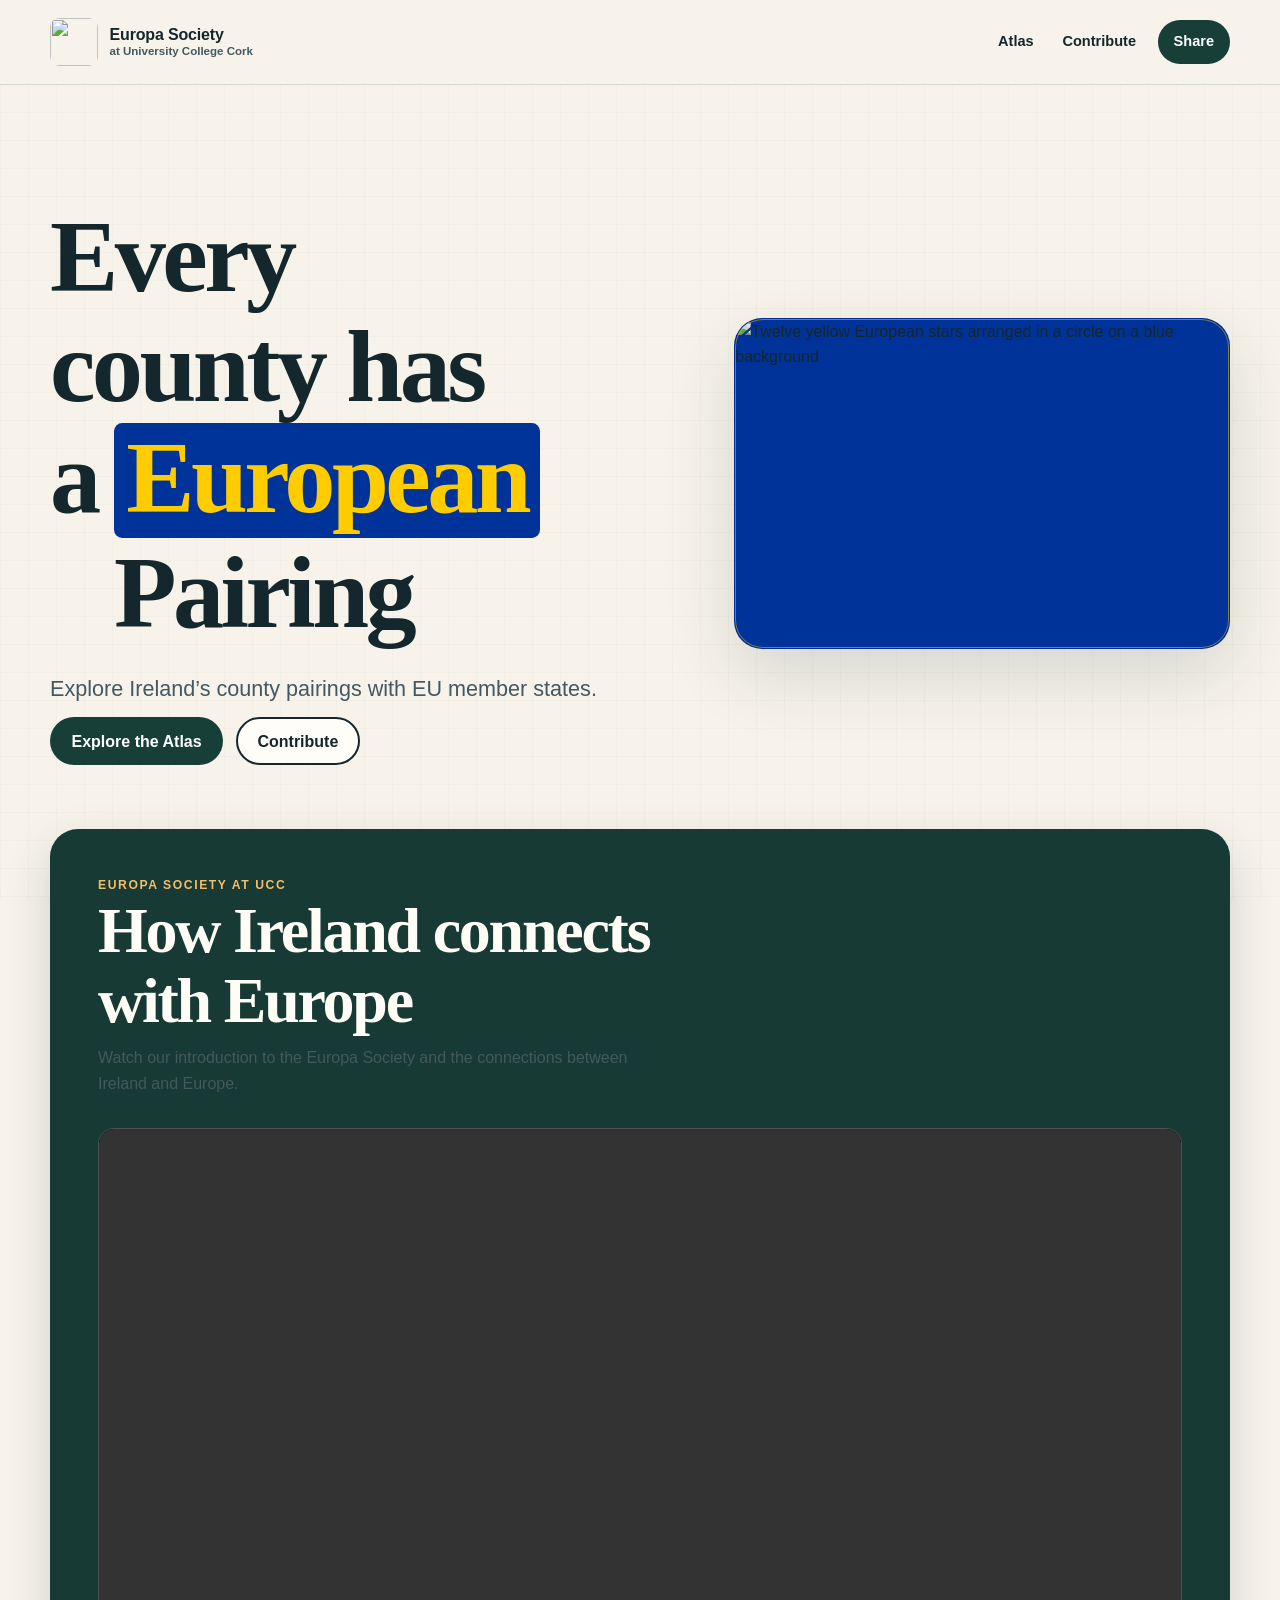
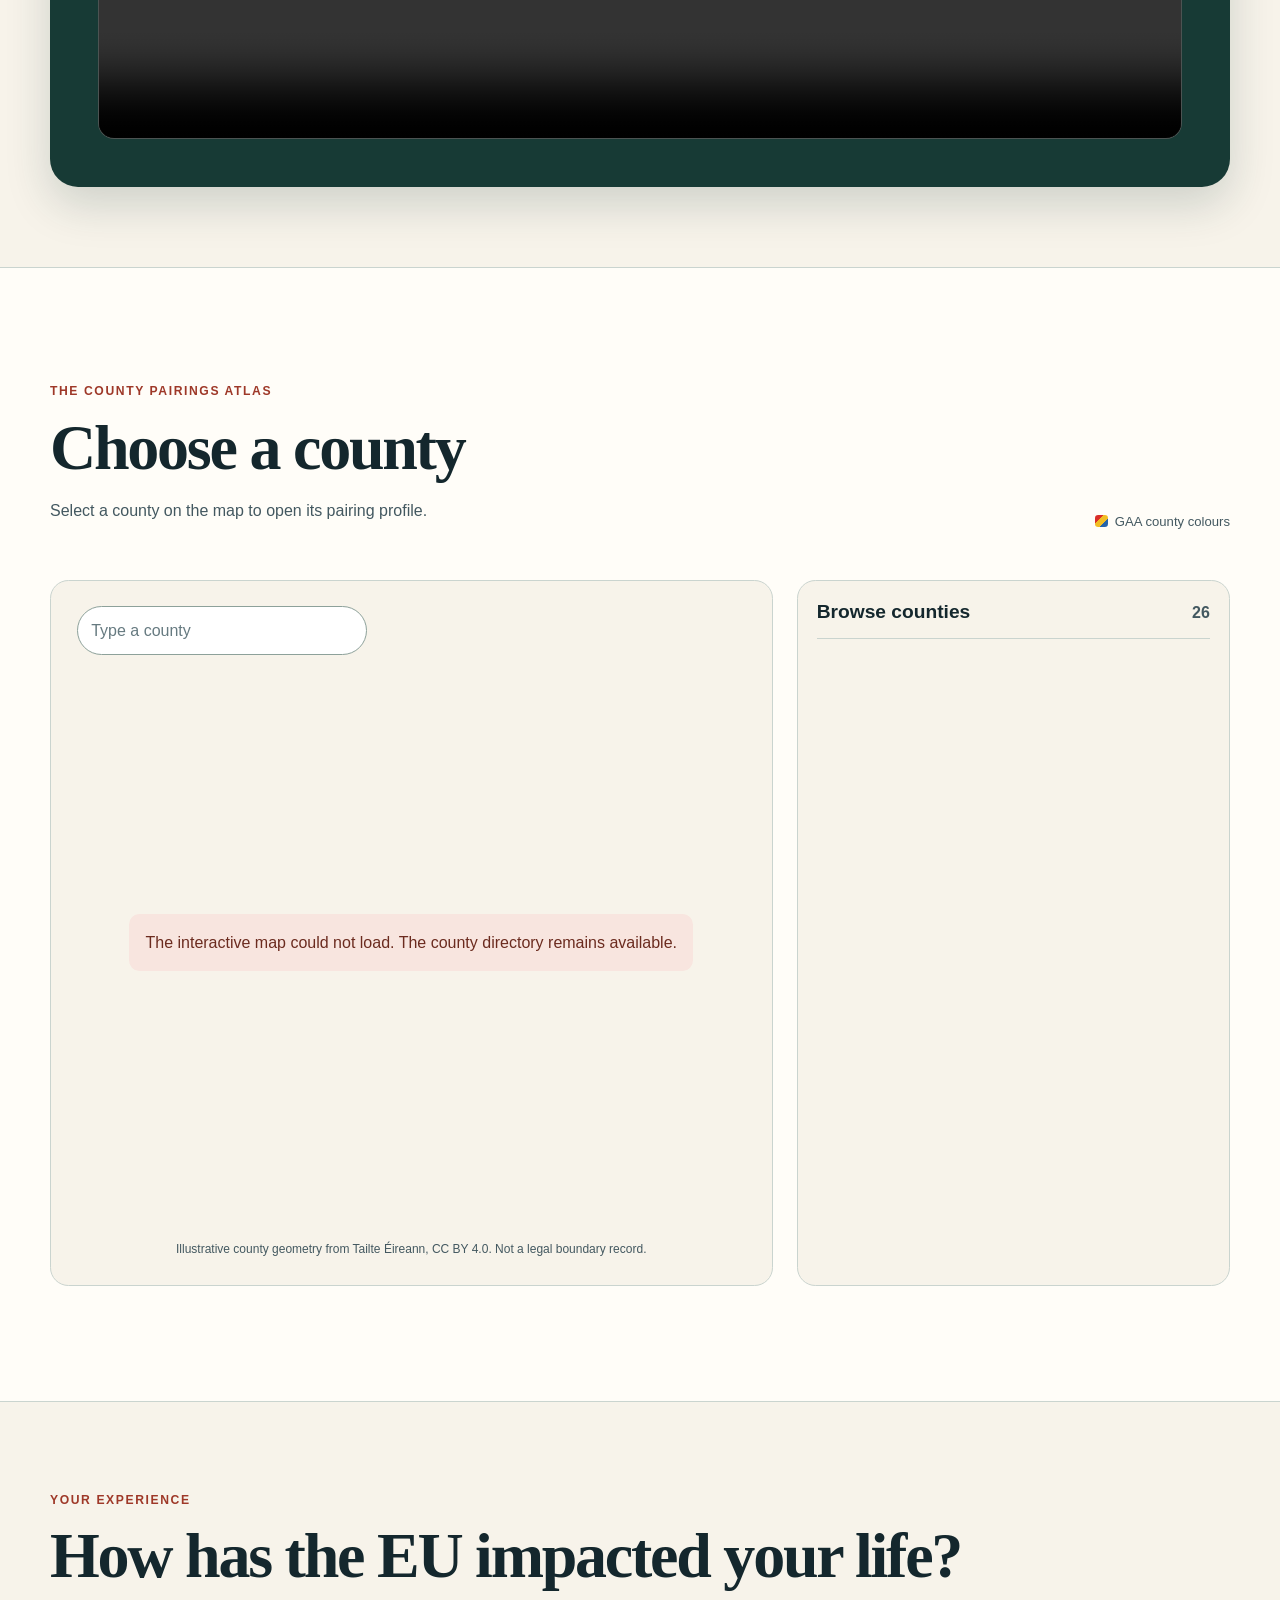
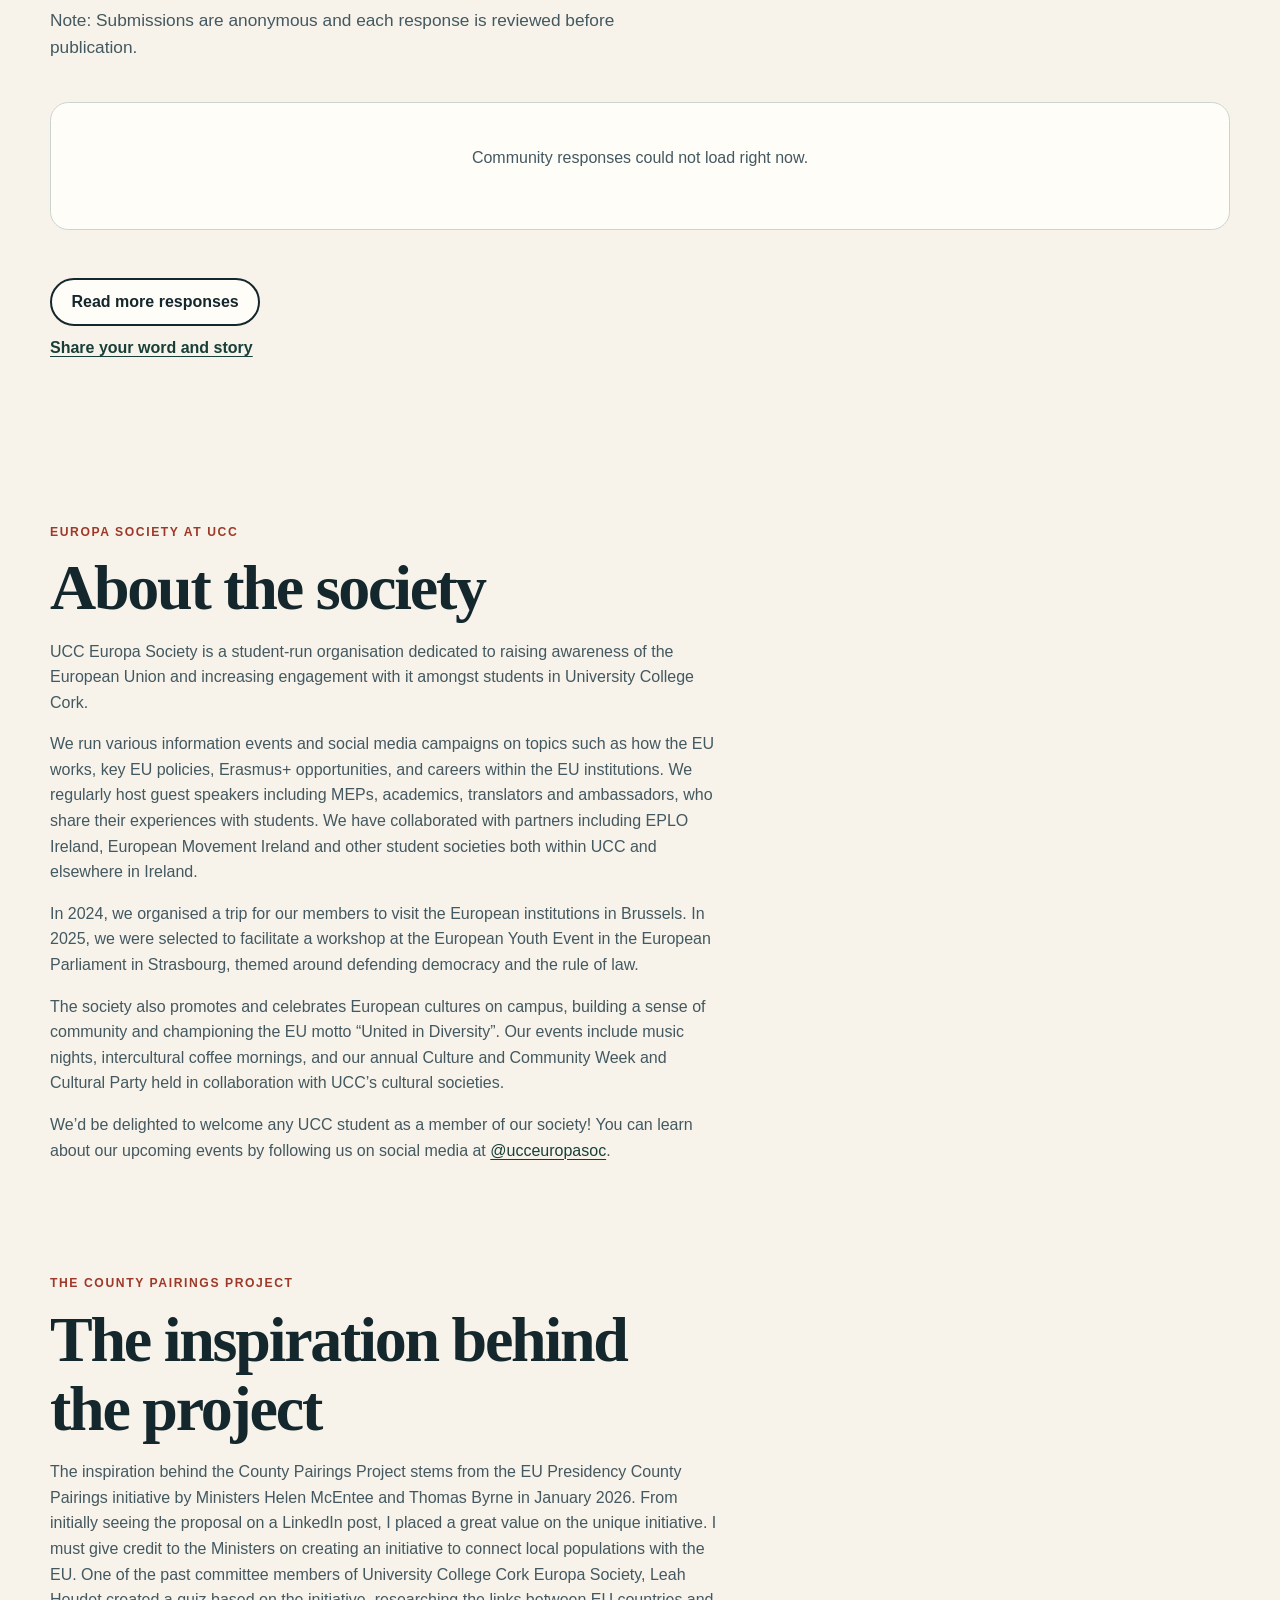
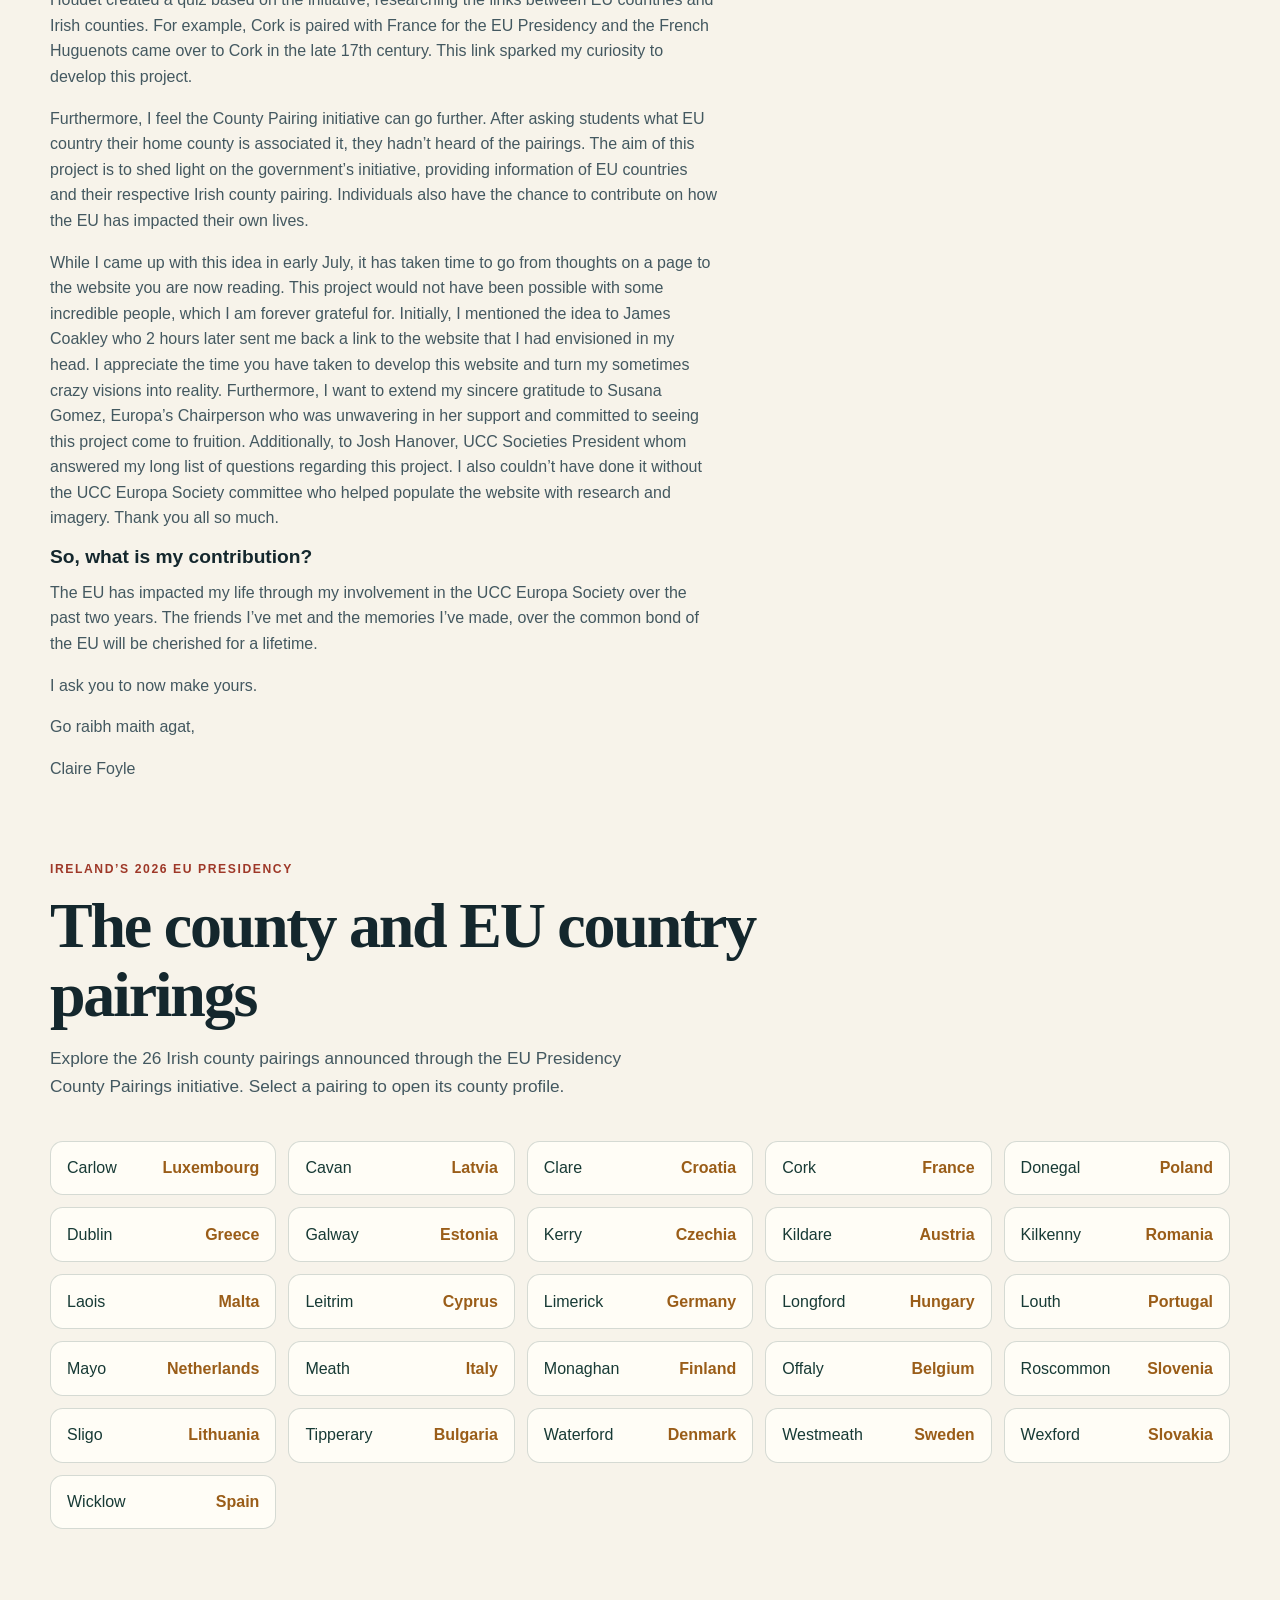
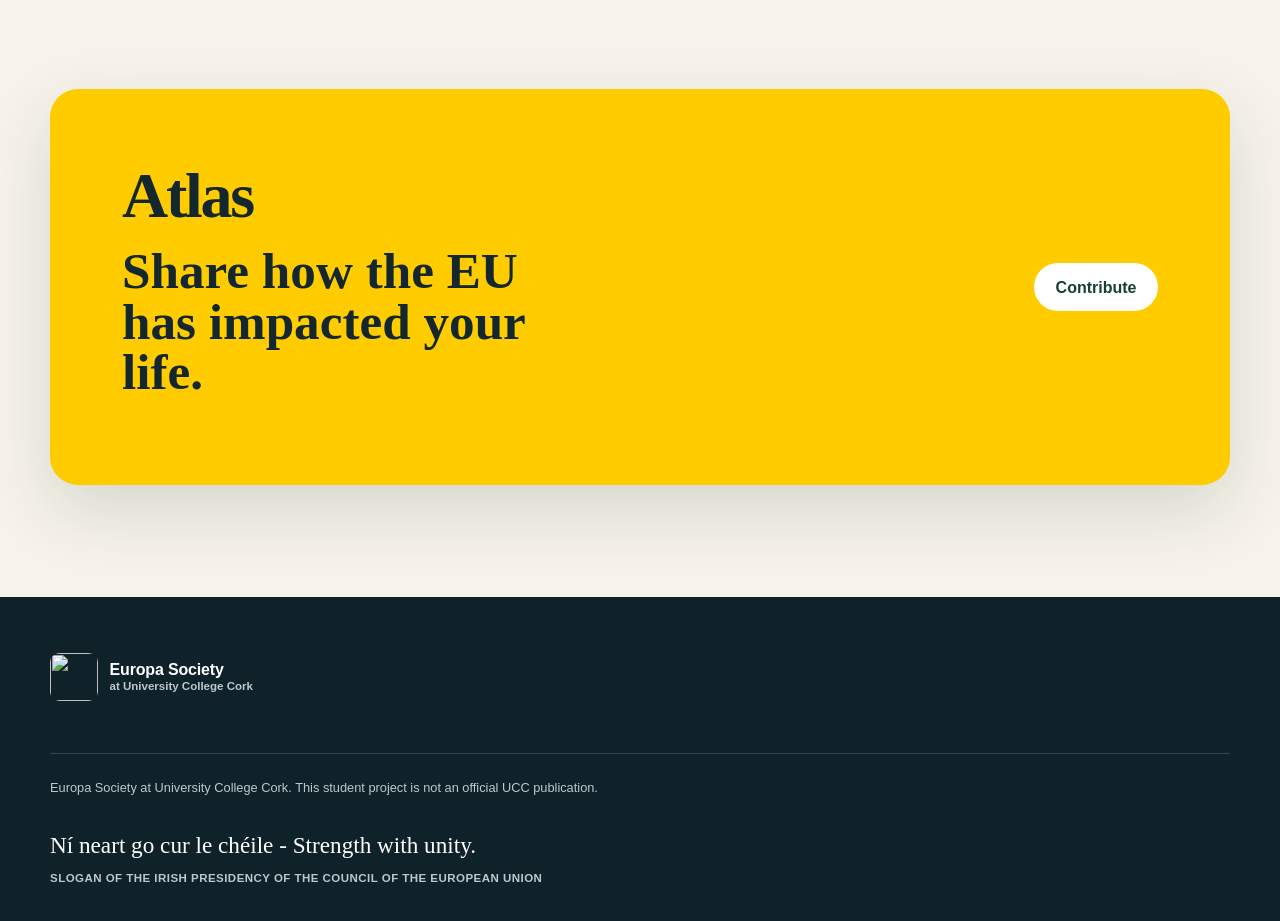
==== commit 36267a9c: "Add complete county and EU country pairing list" ====
--- a/index.html
+++ b/index.html
@@ -42,6 +42,12 @@
       .homepage-video-panel > p { max-width: 62ch; margin: 0; }
       .homepage-video-frame { overflow: hidden; margin-top: clamp(1.25rem, 3vw, 2rem); border: 1px solid rgba(255, 255, 255, 0.28); border-radius: 1rem; background: #07110f; }
       .homepage-video-frame video { display: block; width: 100%; aspect-ratio: 16 / 9; background: #000; }
+      .pairings-directory { padding-top: 1rem; padding-bottom: 3rem; }
+      .pairings-directory-intro { max-width: 66ch; }
+      .pairings-list { list-style: none; display: grid; grid-template-columns: repeat(auto-fit, minmax(14rem, 1fr)); gap: 0.75rem; padding: 0; margin: 1.5rem 0 0; }
+      .pairings-list a { display: flex; align-items: baseline; justify-content: space-between; gap: 0.75rem; min-height: 3.25rem; padding: 0.85rem 1rem; border: 1px solid rgba(23, 58, 53, 0.18); border-radius: 0.8rem; color: #173a35; text-decoration: none; background: #fffdf6; }
+      .pairings-list a:hover, .pairings-list a:focus-visible { border-color: #173a35; background: #f8f1df; }
+      .pairings-list span { color: #9a5d18; font-weight: 700; }
       @media (max-width: 42rem) { .homepage-video-panel { border-radius: 1.25rem; } }
     </style>
     <script src="script.js" defer></script>
@@ -216,6 +222,42 @@
         </div>
       </section>
 
+      <section class="pairings-directory section-shell" id="official-pairings" aria-labelledby="official-pairings-title">
+        <div class="section-heading">
+          <p class="eyebrow">Ireland’s 2026 EU Presidency</p>
+          <h2 id="official-pairings-title">The county and EU country pairings</h2>
+          <p class="pairings-directory-intro">Explore the 26 Irish county pairings announced through the EU Presidency County Pairings initiative. Select a pairing to open its county profile.</p>
+        </div>
+        <ul class="pairings-list">
+          <li><a href="county/?county=carlow">Carlow <span>Luxembourg</span></a></li>
+          <li><a href="county/?county=cavan">Cavan <span>Latvia</span></a></li>
+          <li><a href="county/?county=clare">Clare <span>Croatia</span></a></li>
+          <li><a href="county/?county=cork">Cork <span>France</span></a></li>
+          <li><a href="county/?county=donegal">Donegal <span>Poland</span></a></li>
+          <li><a href="county/?county=dublin">Dublin <span>Greece</span></a></li>
+          <li><a href="county/?county=galway">Galway <span>Estonia</span></a></li>
+          <li><a href="county/?county=kerry">Kerry <span>Czechia</span></a></li>
+          <li><a href="county/?county=kildare">Kildare <span>Austria</span></a></li>
+          <li><a href="county/?county=kilkenny">Kilkenny <span>Romania</span></a></li>
+          <li><a href="county/?county=laois">Laois <span>Malta</span></a></li>
+          <li><a href="county/?county=leitrim">Leitrim <span>Cyprus</span></a></li>
+          <li><a href="county/?county=limerick">Limerick <span>Germany</span></a></li>
+          <li><a href="county/?county=longford">Longford <span>Hungary</span></a></li>
+          <li><a href="county/?county=louth">Louth <span>Portugal</span></a></li>
+          <li><a href="county/?county=mayo">Mayo <span>Netherlands</span></a></li>
+          <li><a href="county/?county=meath">Meath <span>Italy</span></a></li>
+          <li><a href="county/?county=monaghan">Monaghan <span>Finland</span></a></li>
+          <li><a href="county/?county=offaly">Offaly <span>Belgium</span></a></li>
+          <li><a href="county/?county=roscommon">Roscommon <span>Slovenia</span></a></li>
+          <li><a href="county/?county=sligo">Sligo <span>Lithuania</span></a></li>
+          <li><a href="county/?county=tipperary">Tipperary <span>Bulgaria</span></a></li>
+          <li><a href="county/?county=waterford">Waterford <span>Denmark</span></a></li>
+          <li><a href="county/?county=westmeath">Westmeath <span>Sweden</span></a></li>
+          <li><a href="county/?county=wexford">Wexford <span>Slovakia</span></a></li>
+          <li><a href="county/?county=wicklow">Wicklow <span>Spain</span></a></li>
+        </ul>
+      </section>
+
       <section class="cta-section section-shell" aria-labelledby="cta-title">
         <div class="cta-card">
           <div>
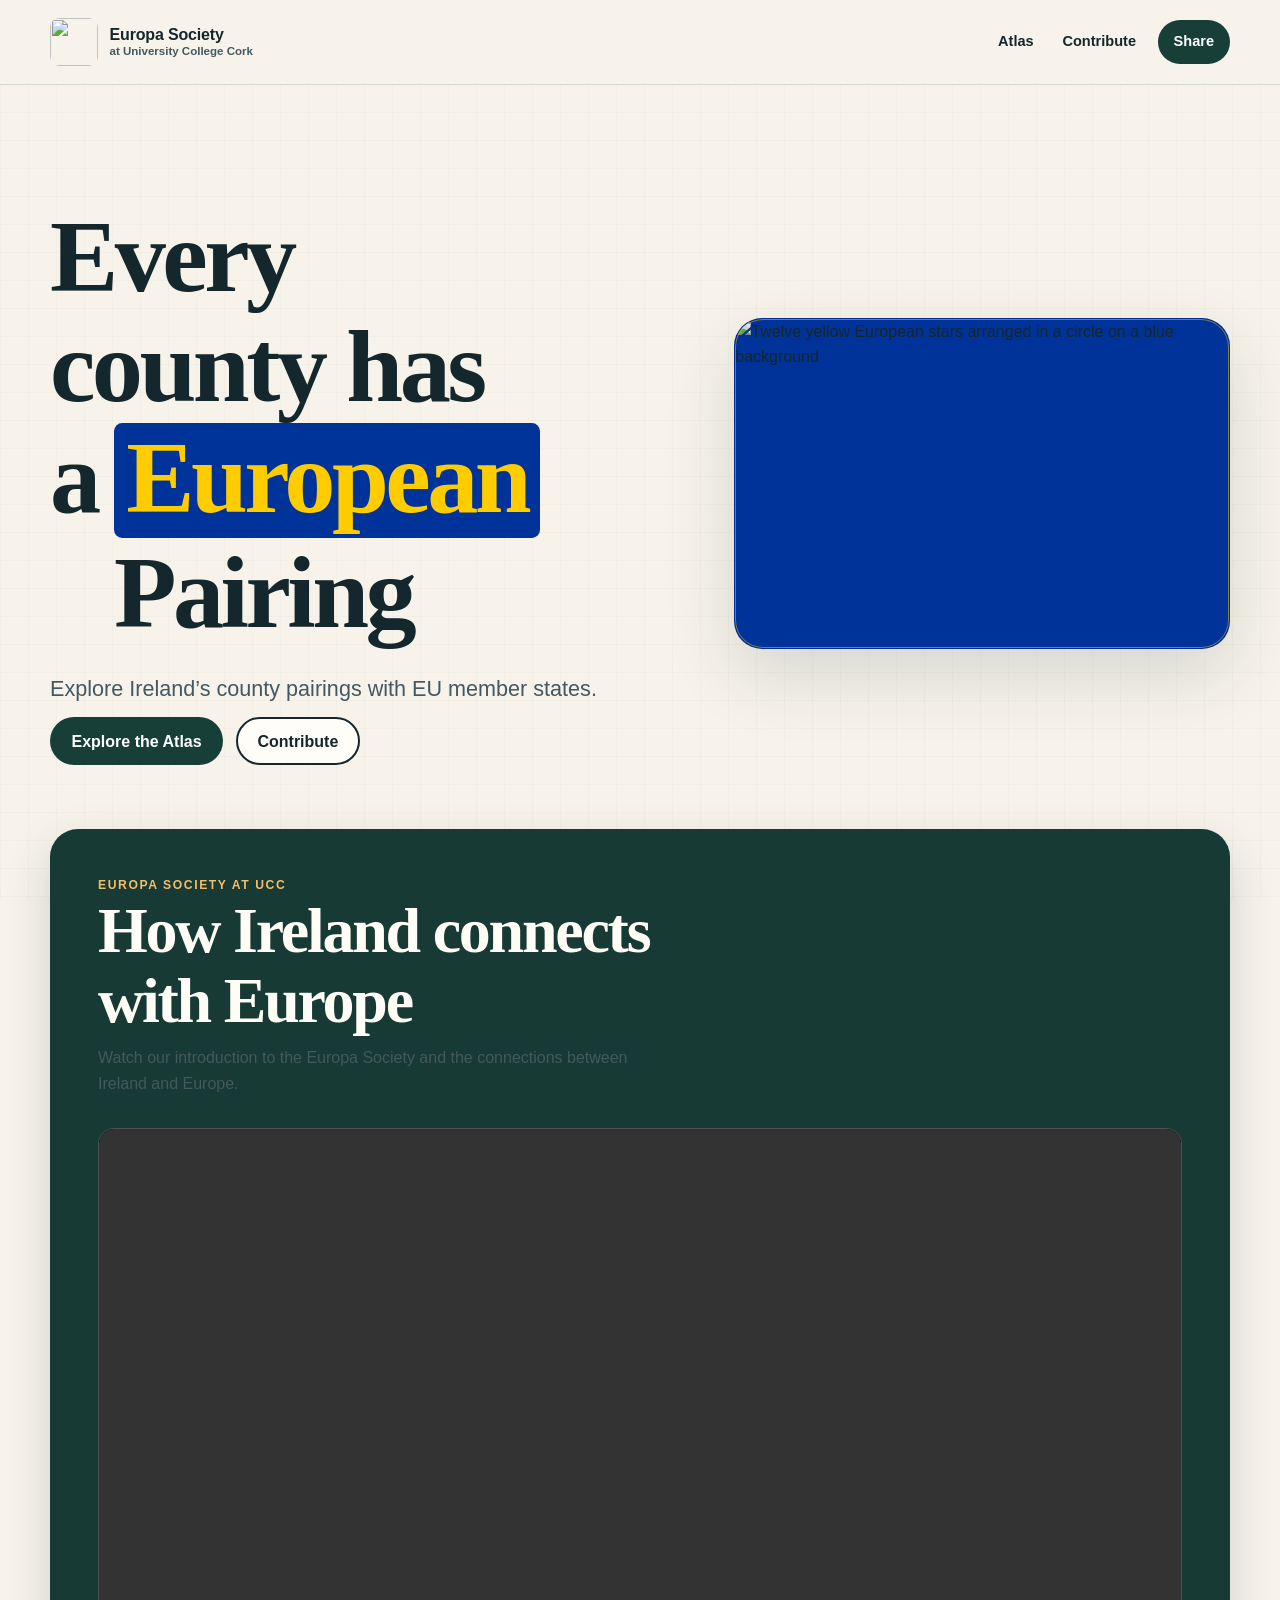
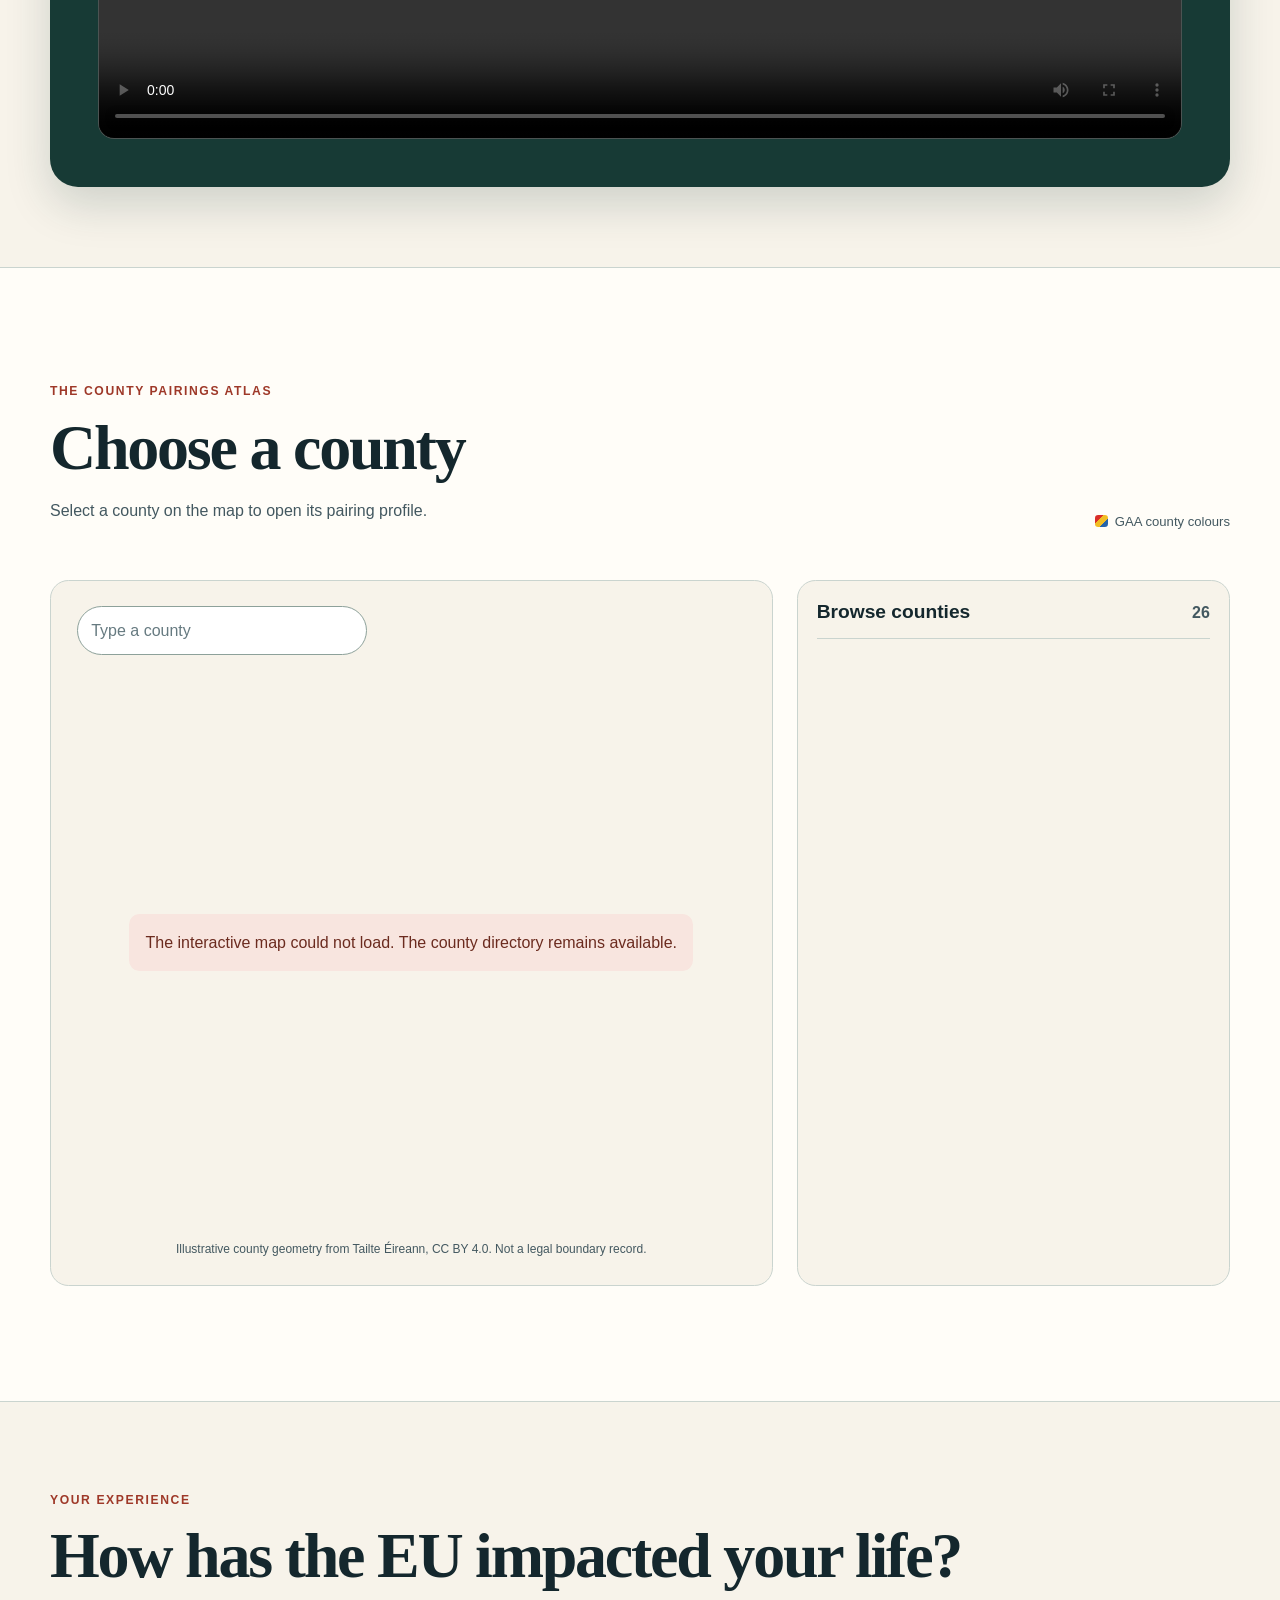
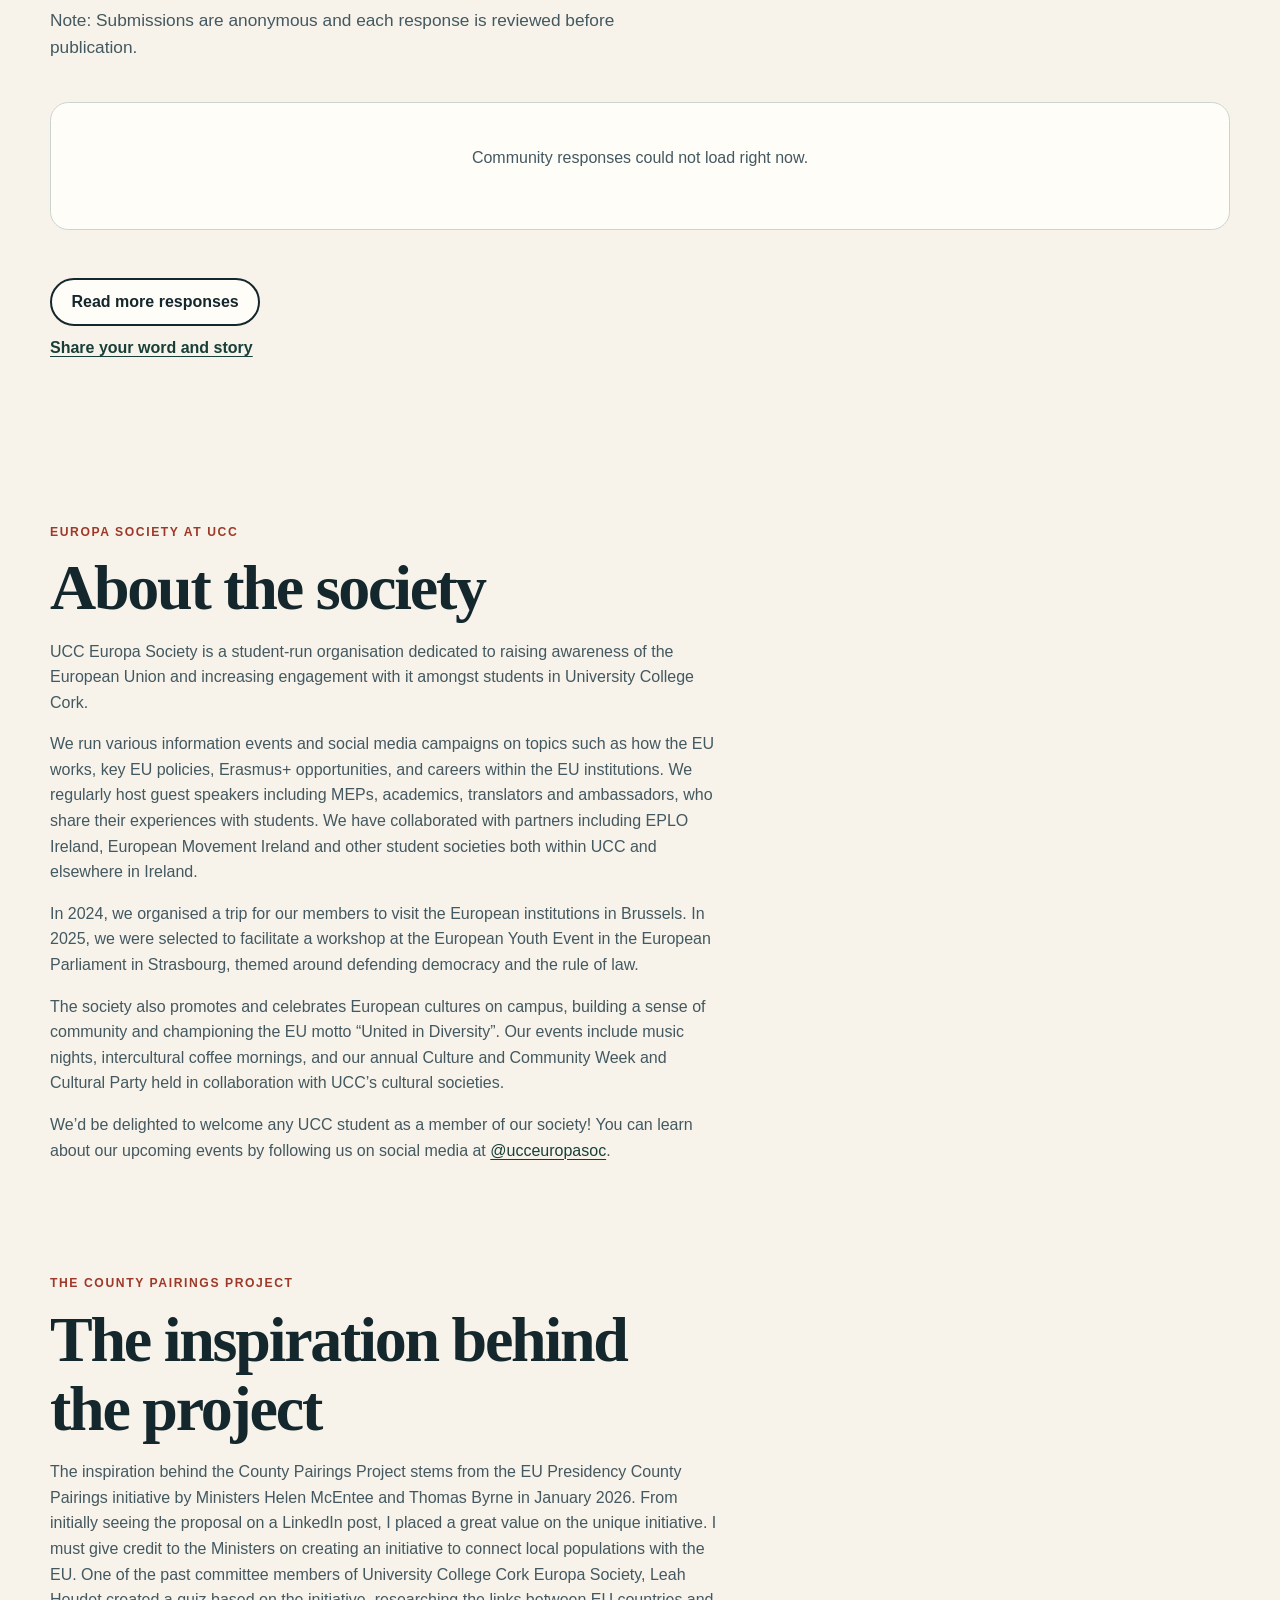
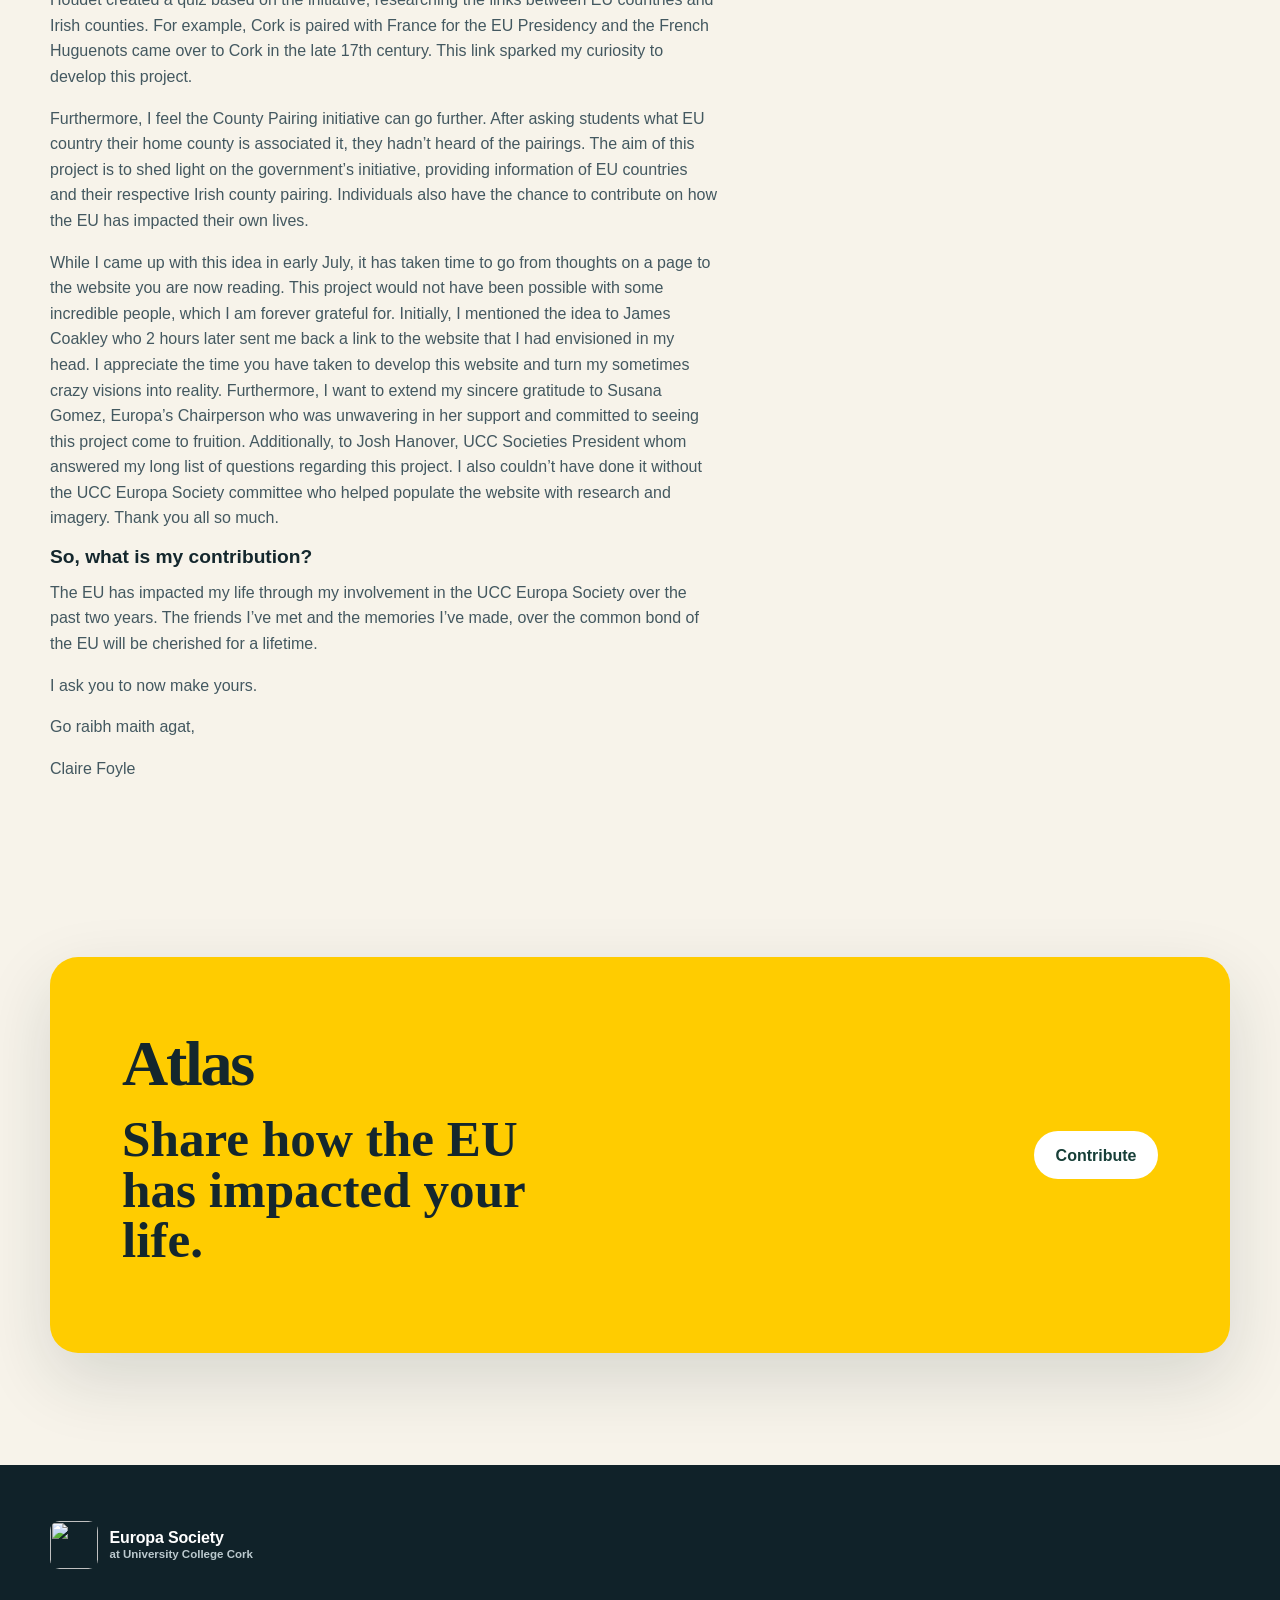
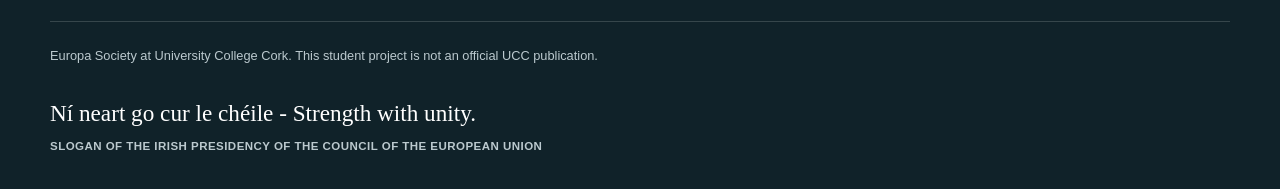
==== commit c4d4eba8: "Keep county pairings within each county profile" ====
--- a/index.html
+++ b/index.html
@@ -42,12 +42,6 @@
       .homepage-video-panel > p { max-width: 62ch; margin: 0; }
       .homepage-video-frame { overflow: hidden; margin-top: clamp(1.25rem, 3vw, 2rem); border: 1px solid rgba(255, 255, 255, 0.28); border-radius: 1rem; background: #07110f; }
       .homepage-video-frame video { display: block; width: 100%; aspect-ratio: 16 / 9; background: #000; }
-      .pairings-directory { padding-top: 1rem; padding-bottom: 3rem; }
-      .pairings-directory-intro { max-width: 66ch; }
-      .pairings-list { list-style: none; display: grid; grid-template-columns: repeat(auto-fit, minmax(14rem, 1fr)); gap: 0.75rem; padding: 0; margin: 1.5rem 0 0; }
-      .pairings-list a { display: flex; align-items: baseline; justify-content: space-between; gap: 0.75rem; min-height: 3.25rem; padding: 0.85rem 1rem; border: 1px solid rgba(23, 58, 53, 0.18); border-radius: 0.8rem; color: #173a35; text-decoration: none; background: #fffdf6; }
-      .pairings-list a:hover, .pairings-list a:focus-visible { border-color: #173a35; background: #f8f1df; }
-      .pairings-list span { color: #9a5d18; font-weight: 700; }
       @media (max-width: 42rem) { .homepage-video-panel { border-radius: 1.25rem; } }
     </style>
     <script src="script.js" defer></script>
@@ -222,42 +216,6 @@
         </div>
       </section>
 
-      <section class="pairings-directory section-shell" id="official-pairings" aria-labelledby="official-pairings-title">
-        <div class="section-heading">
-          <p class="eyebrow">Ireland’s 2026 EU Presidency</p>
-          <h2 id="official-pairings-title">The county and EU country pairings</h2>
-          <p class="pairings-directory-intro">Explore the 26 Irish county pairings announced through the EU Presidency County Pairings initiative. Select a pairing to open its county profile.</p>
-        </div>
-        <ul class="pairings-list">
-          <li><a href="county/?county=carlow">Carlow <span>Luxembourg</span></a></li>
-          <li><a href="county/?county=cavan">Cavan <span>Latvia</span></a></li>
-          <li><a href="county/?county=clare">Clare <span>Croatia</span></a></li>
-          <li><a href="county/?county=cork">Cork <span>France</span></a></li>
-          <li><a href="county/?county=donegal">Donegal <span>Poland</span></a></li>
-          <li><a href="county/?county=dublin">Dublin <span>Greece</span></a></li>
-          <li><a href="county/?county=galway">Galway <span>Estonia</span></a></li>
-          <li><a href="county/?county=kerry">Kerry <span>Czechia</span></a></li>
-          <li><a href="county/?county=kildare">Kildare <span>Austria</span></a></li>
-          <li><a href="county/?county=kilkenny">Kilkenny <span>Romania</span></a></li>
-          <li><a href="county/?county=laois">Laois <span>Malta</span></a></li>
-          <li><a href="county/?county=leitrim">Leitrim <span>Cyprus</span></a></li>
-          <li><a href="county/?county=limerick">Limerick <span>Germany</span></a></li>
-          <li><a href="county/?county=longford">Longford <span>Hungary</span></a></li>
-          <li><a href="county/?county=louth">Louth <span>Portugal</span></a></li>
-          <li><a href="county/?county=mayo">Mayo <span>Netherlands</span></a></li>
-          <li><a href="county/?county=meath">Meath <span>Italy</span></a></li>
-          <li><a href="county/?county=monaghan">Monaghan <span>Finland</span></a></li>
-          <li><a href="county/?county=offaly">Offaly <span>Belgium</span></a></li>
-          <li><a href="county/?county=roscommon">Roscommon <span>Slovenia</span></a></li>
-          <li><a href="county/?county=sligo">Sligo <span>Lithuania</span></a></li>
-          <li><a href="county/?county=tipperary">Tipperary <span>Bulgaria</span></a></li>
-          <li><a href="county/?county=waterford">Waterford <span>Denmark</span></a></li>
-          <li><a href="county/?county=westmeath">Westmeath <span>Sweden</span></a></li>
-          <li><a href="county/?county=wexford">Wexford <span>Slovakia</span></a></li>
-          <li><a href="county/?county=wicklow">Wicklow <span>Spain</span></a></li>
-        </ul>
-      </section>
-
       <section class="cta-section section-shell" aria-labelledby="cta-title">
         <div class="cta-card">
           <div>
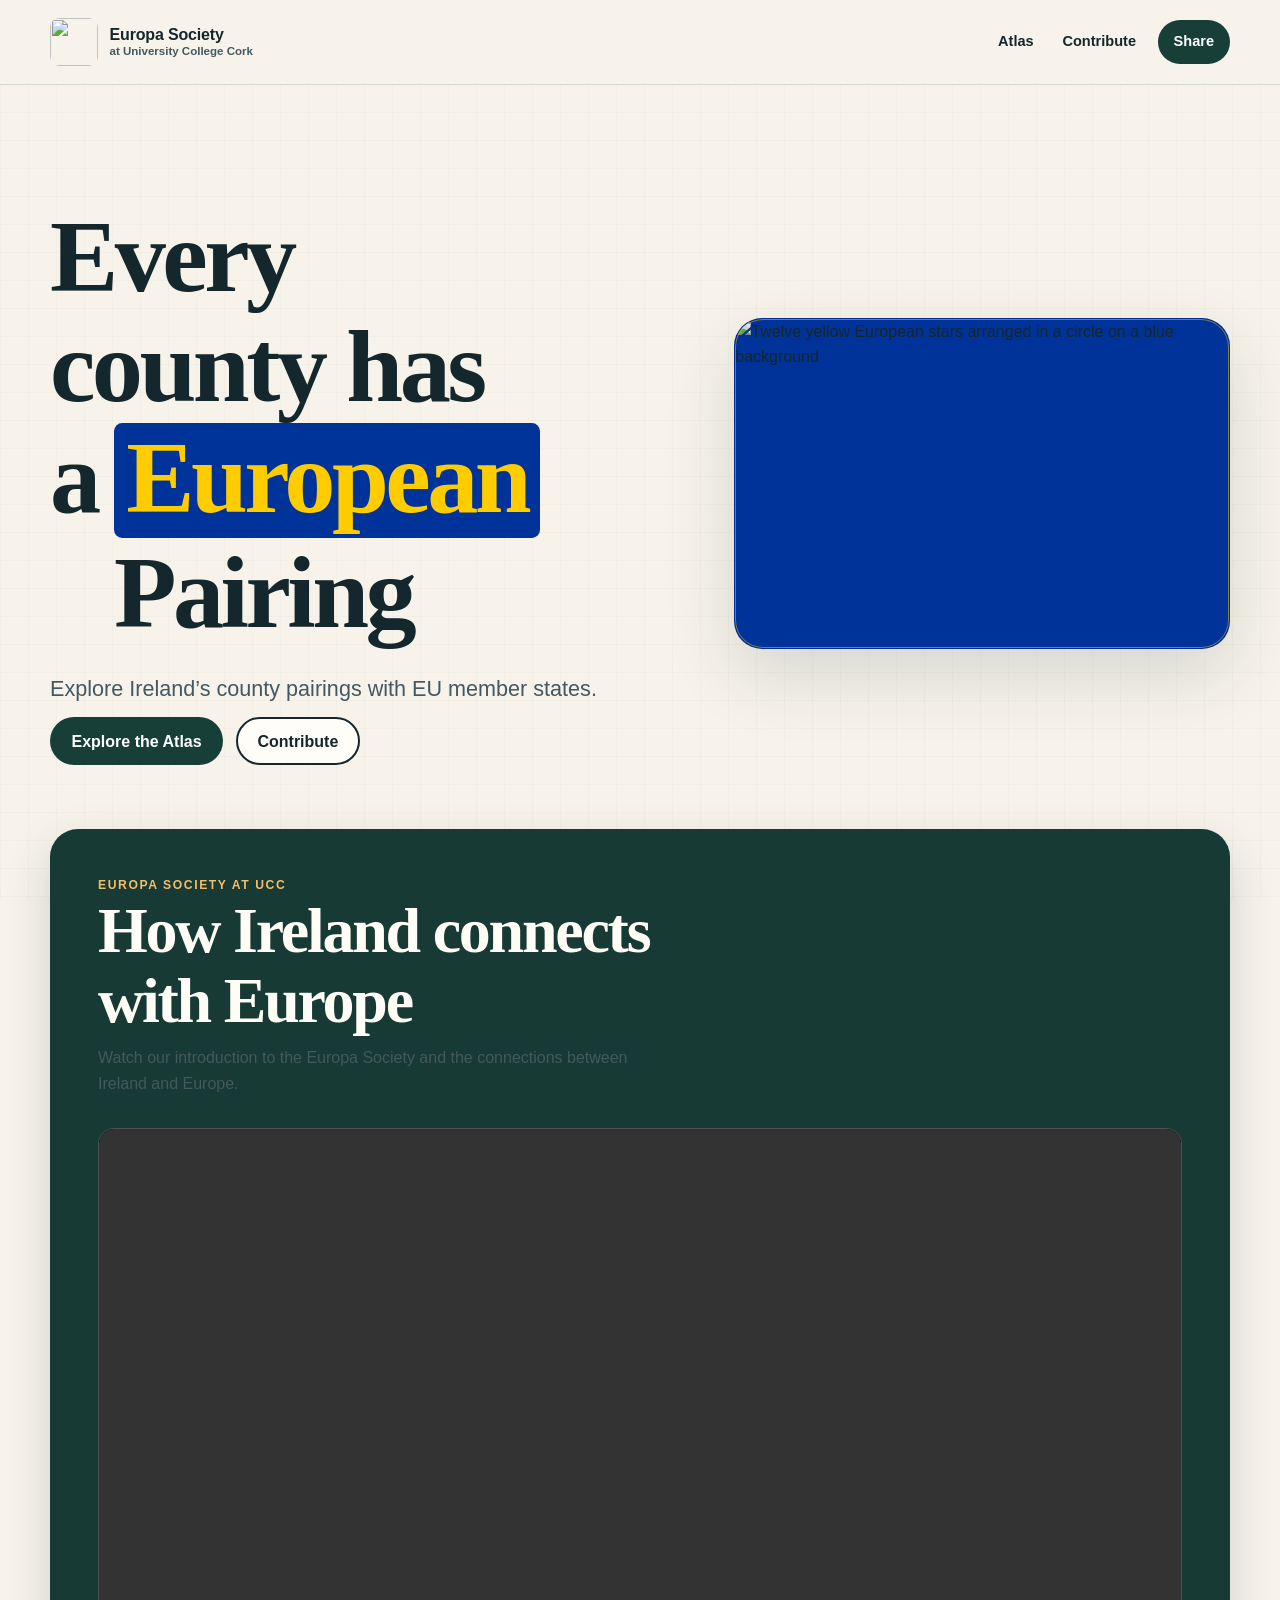
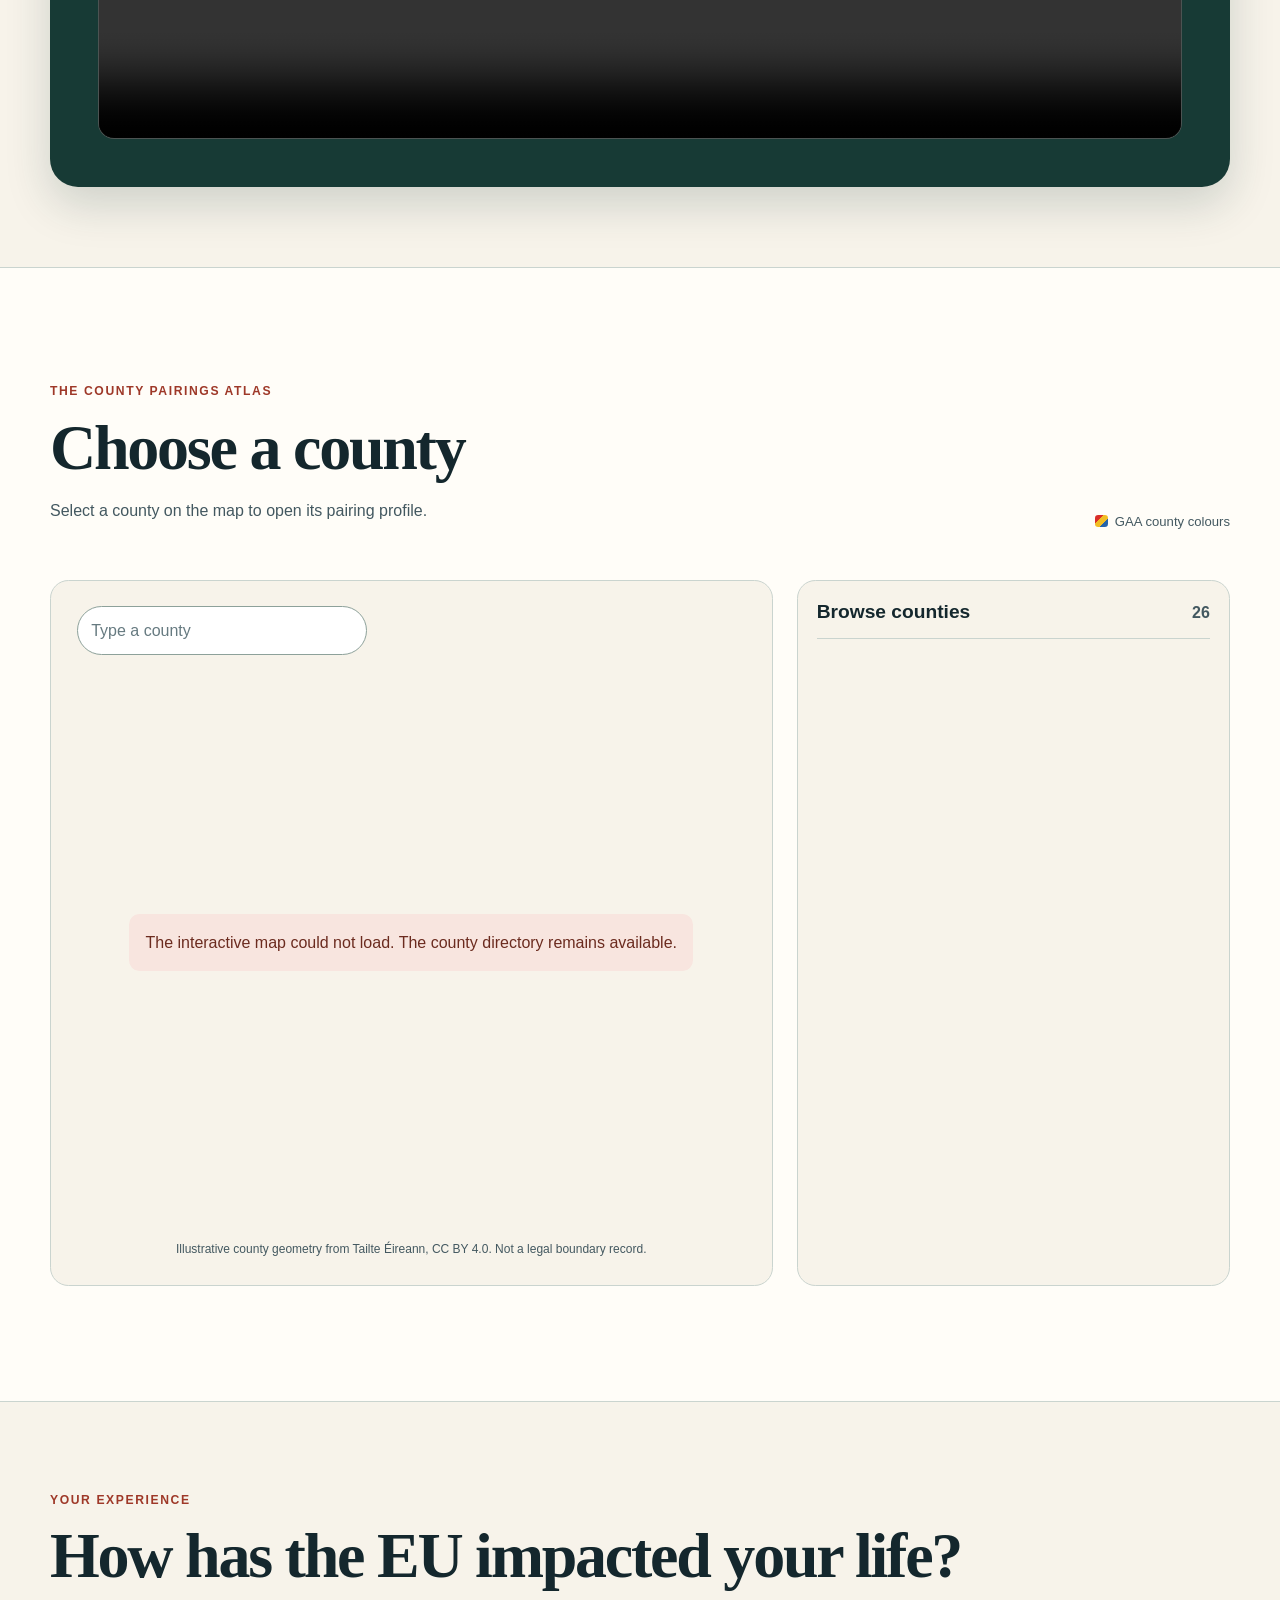
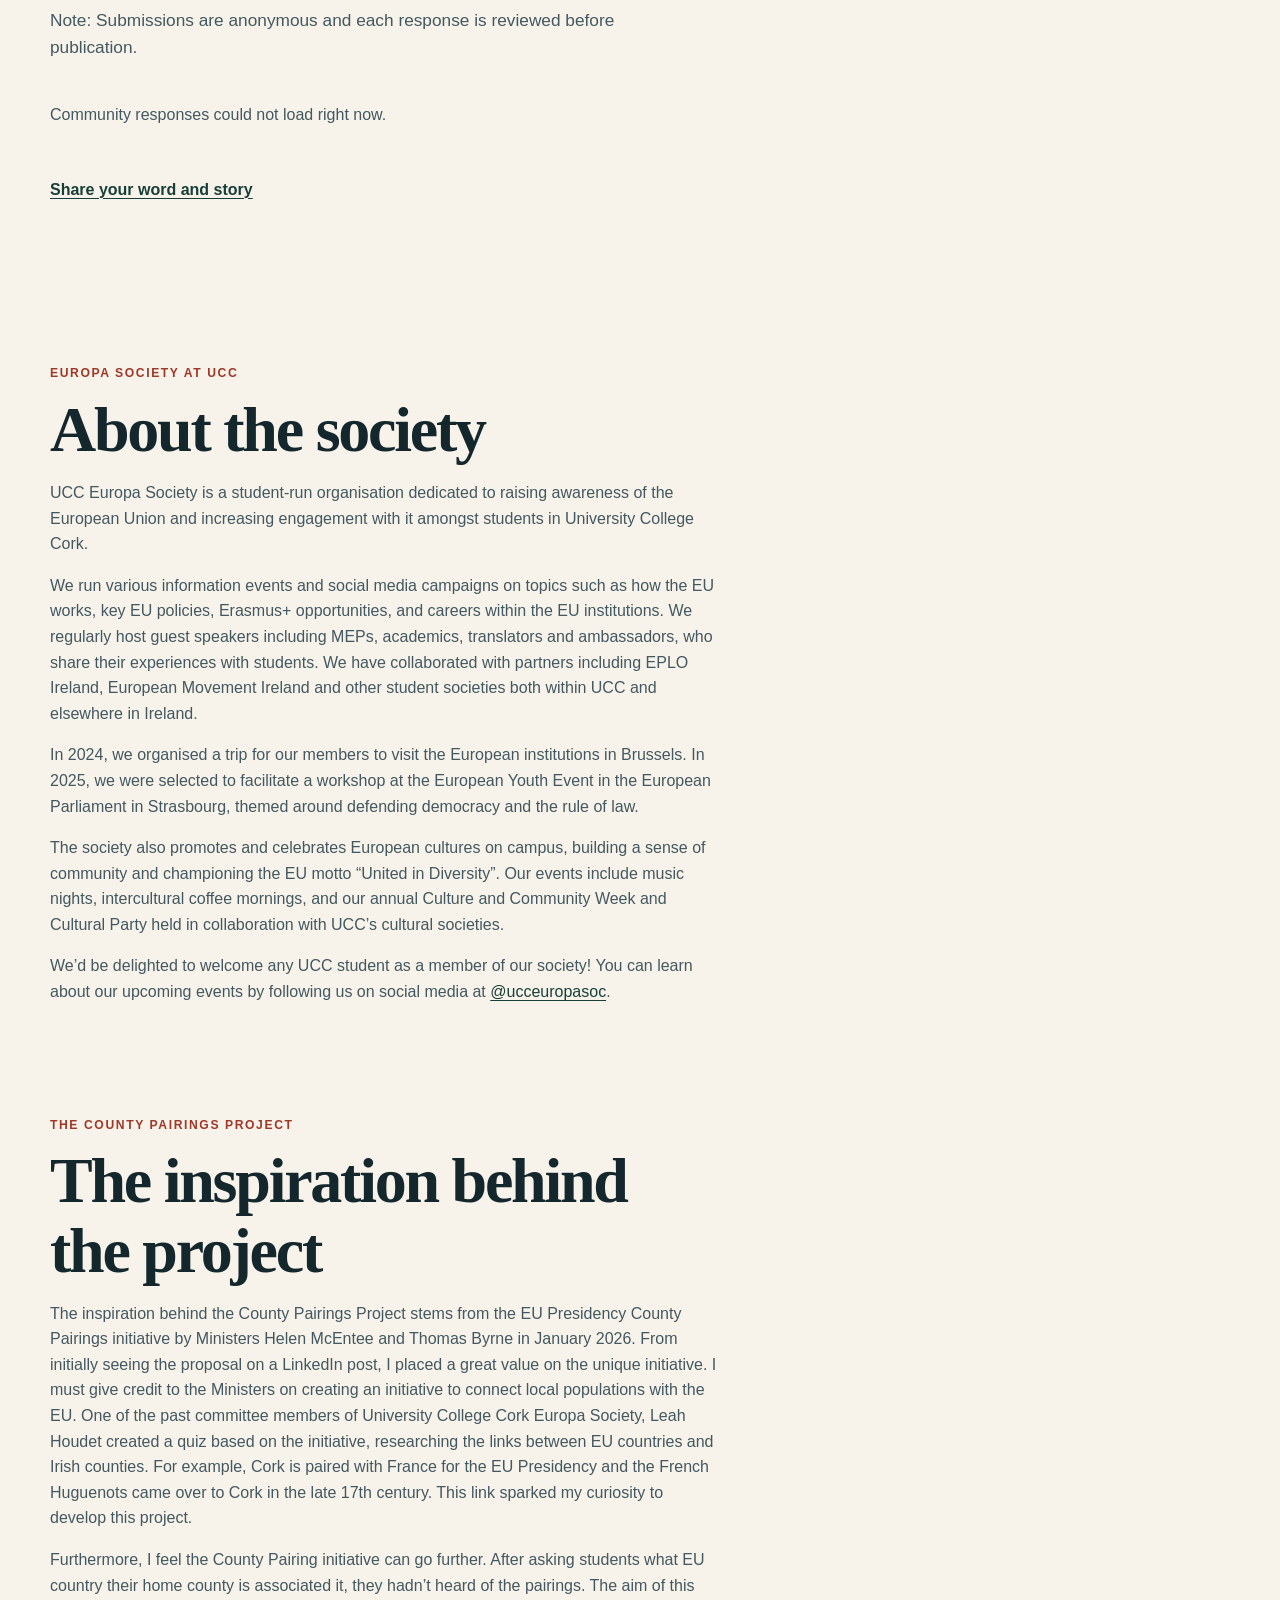
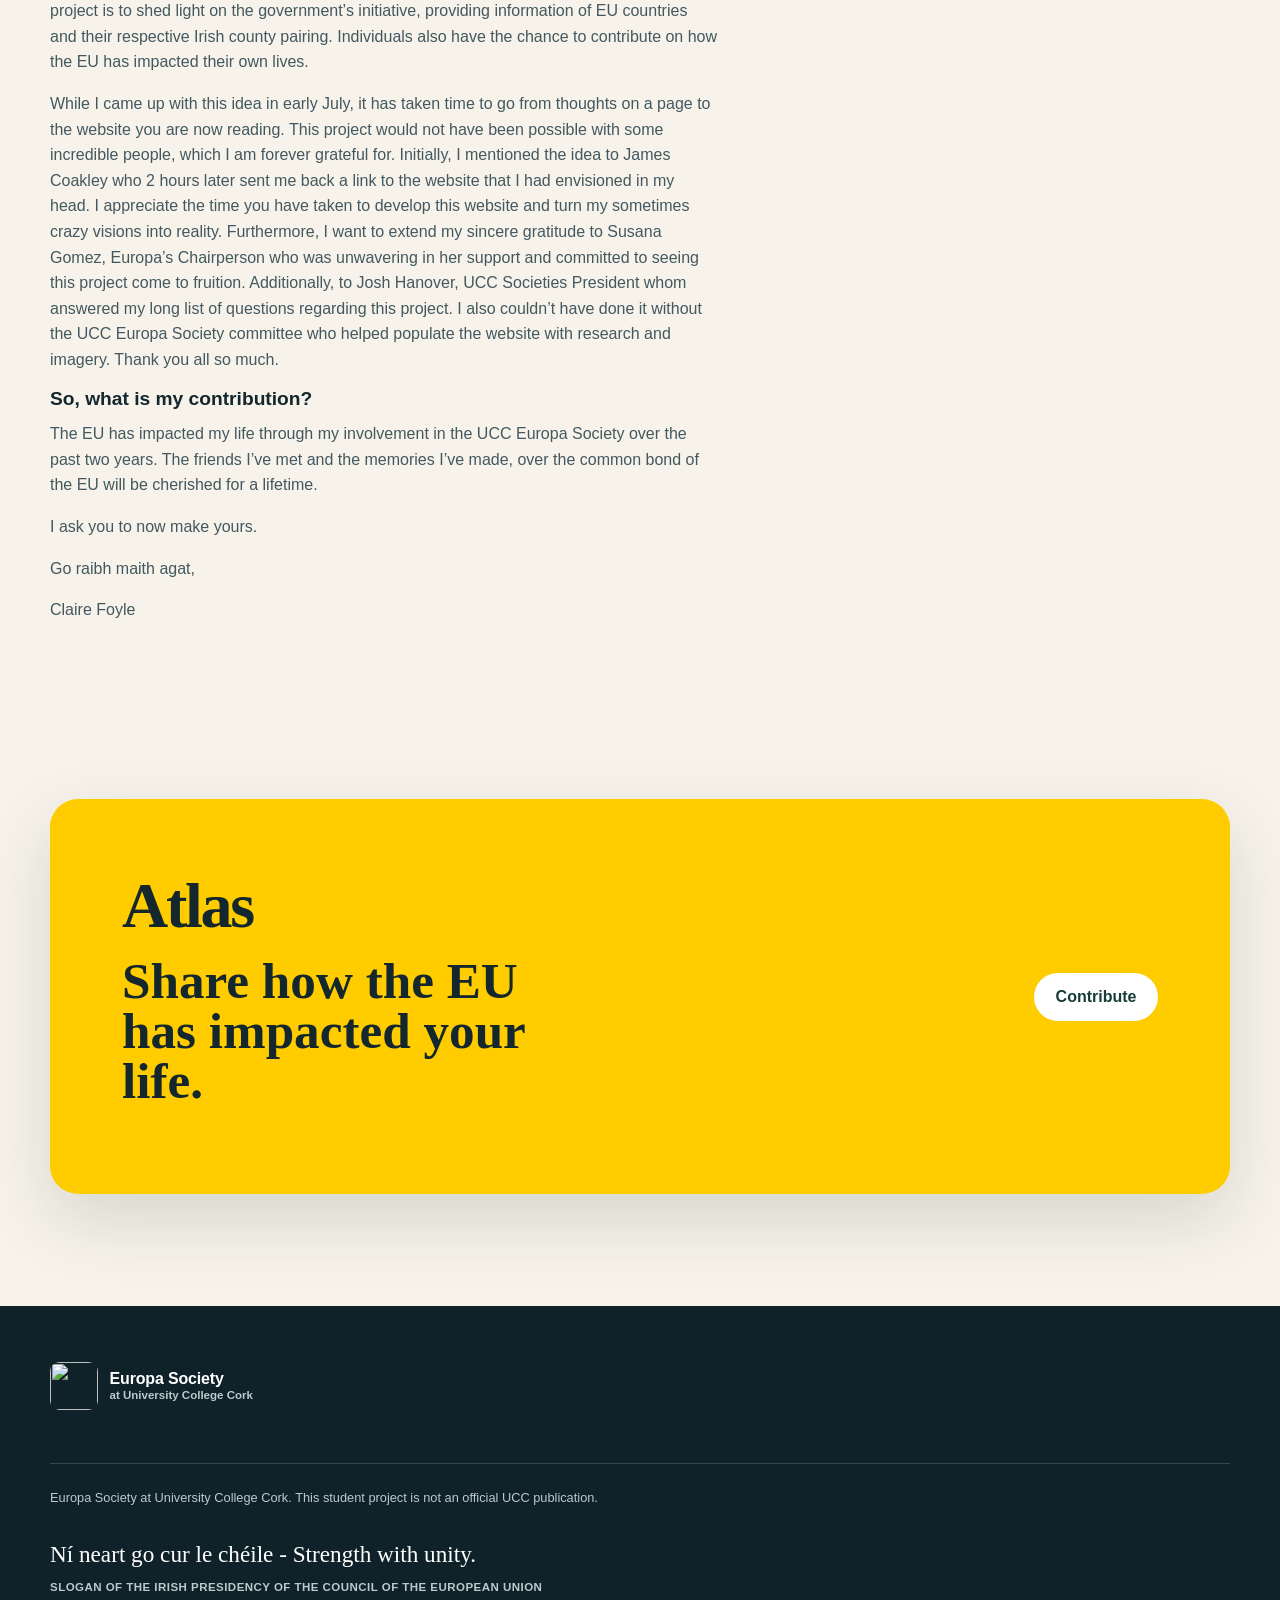
==== commit ffbba3a8: "Remove duplicate community response headings" ====
--- a/index.html
+++ b/index.html
@@ -182,7 +182,6 @@
           <h2 id="voices-title">How has the EU impacted your life?</h2>
           <p>Note: Submissions are anonymous and each response is reviewed before publication.</p>
         </div>
-        <section class="word-cloud" data-word-cloud aria-label="Approved words describing people's experiences of the EU"></section>
         <div class="voice-cards" data-voice-cards></div>
         <button class="button button-secondary" type="button" data-more-voices hidden>Read more responses</button>
         <p><a class="text-link" href="contribute/">Share your word and story</a></p>
--- a/styles.css
+++ b/styles.css
@@ -1973,7 +1973,7 @@
 .word-cloud button { border: 0; background: transparent; color: var(--eu-blue); font: 700 var(--word-size, 1.2rem)/1.2 var(--serif); cursor: pointer; }
 .word-cloud button:hover, .word-cloud button:focus-visible, .word-cloud button[aria-pressed="true"] { text-decoration: underline; }
 .voice-cards { display: grid; grid-template-columns: repeat(auto-fit, minmax(min(100%, 16rem), 1fr)); gap: 1rem; margin-block: 1.5rem; }
-.voice-card { padding: 1.3rem; background: var(--paper); border: 1px solid var(--line); border-radius: var(--radius-sm); }
+.voice-card { min-width: 0; overflow-wrap: anywhere; padding: 1.3rem; background: var(--paper); border: 1px solid var(--line); border-radius: var(--radius-sm); }
 .voice-card h3 { margin: 0 0 .5rem; color: var(--eu-blue); }
 .voice-card p { margin: 0; }
 .voices-empty { margin: 0; text-align: center; }
@@ -2134,3 +2134,6 @@
   font-size: clamp(3rem, 14vw, 7.5rem);
   line-height: 0.95;
 }
+
+/* Hide the pagination control when no more responses are available. */
+[data-more-voices][hidden] { display: none !important; }
